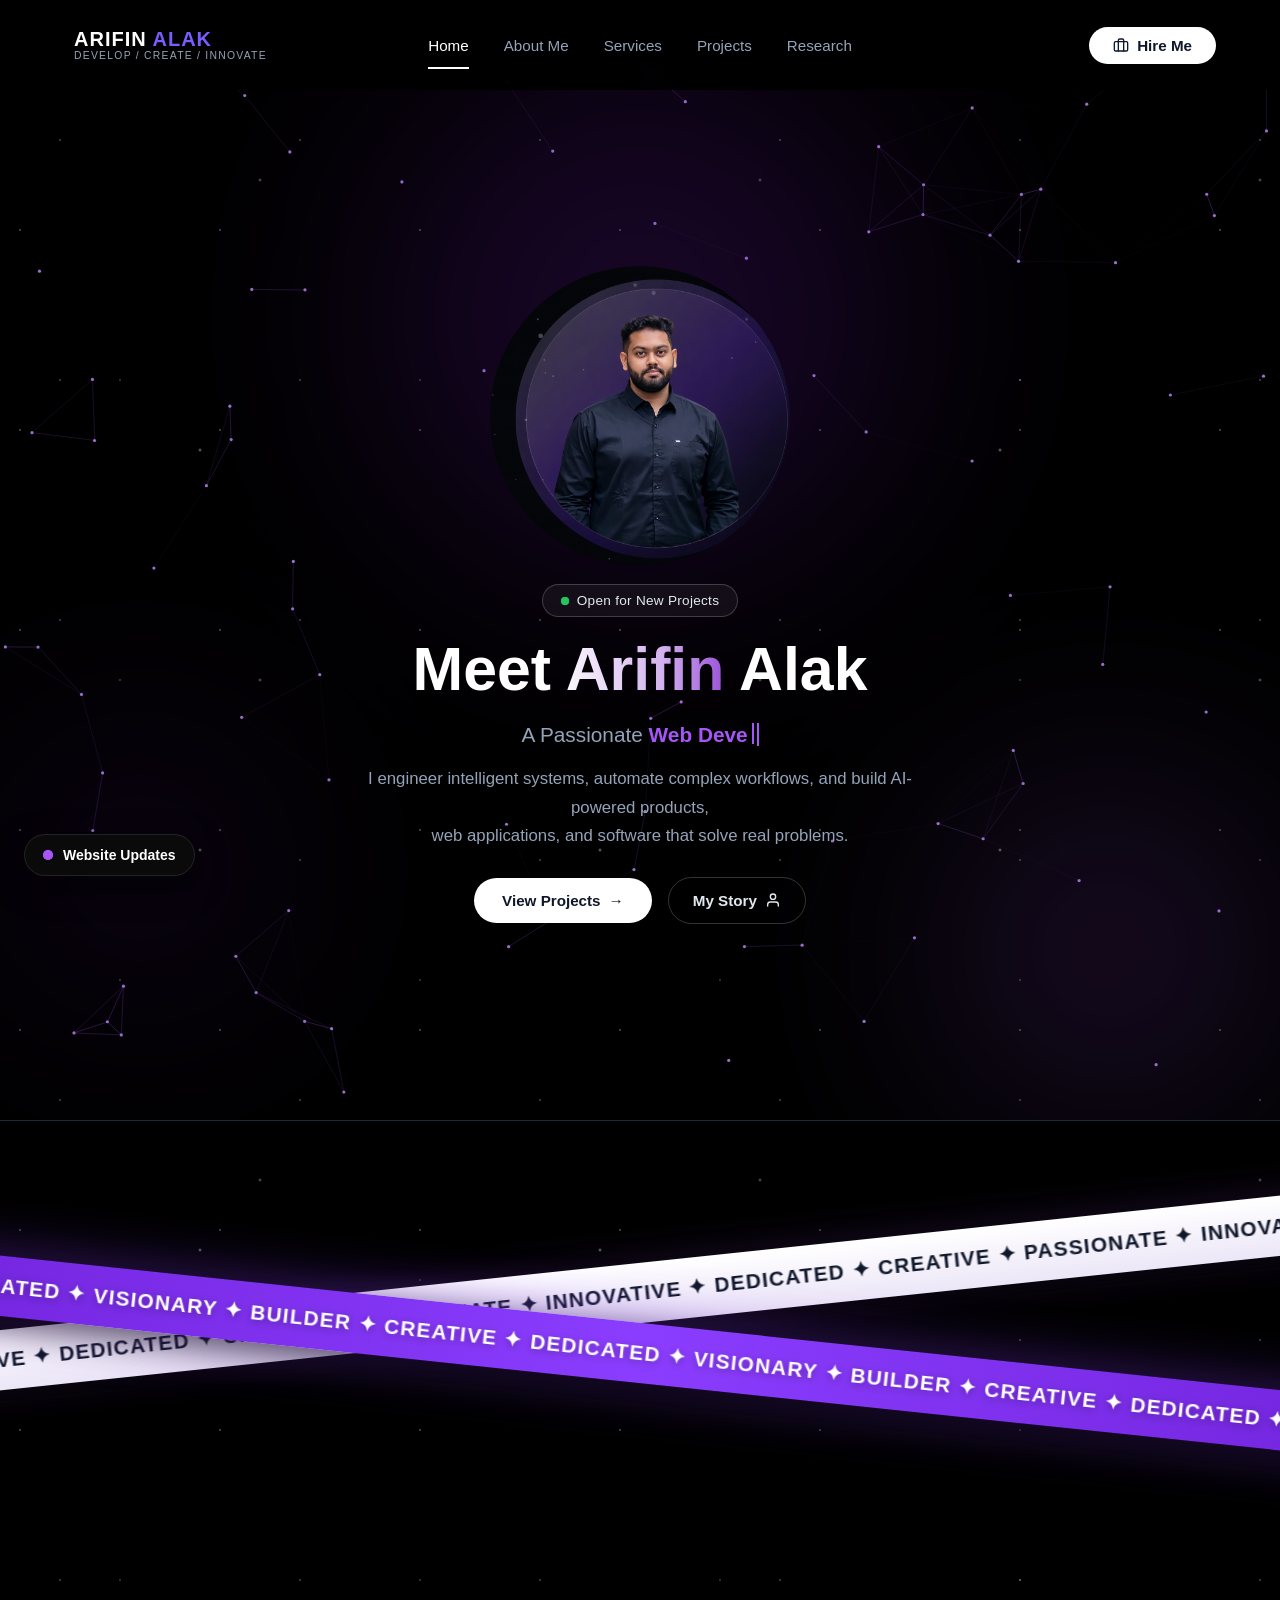
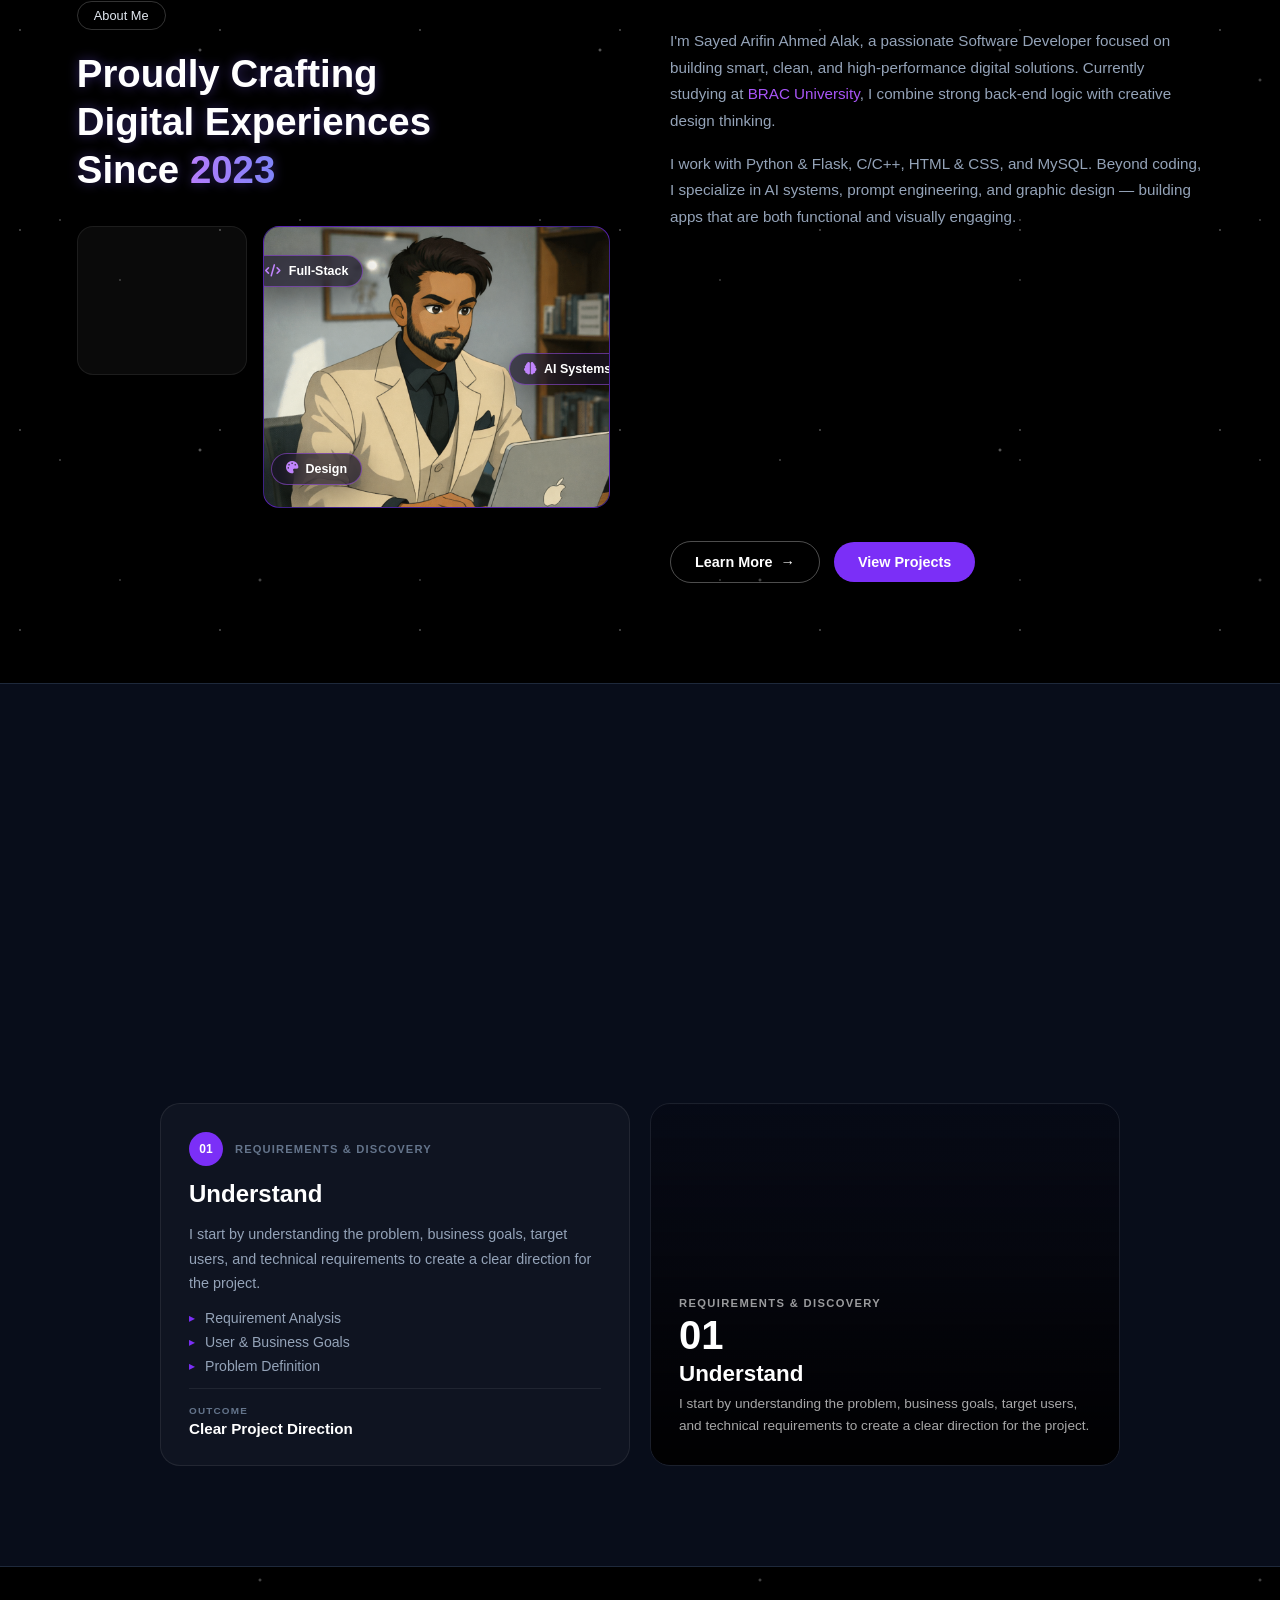
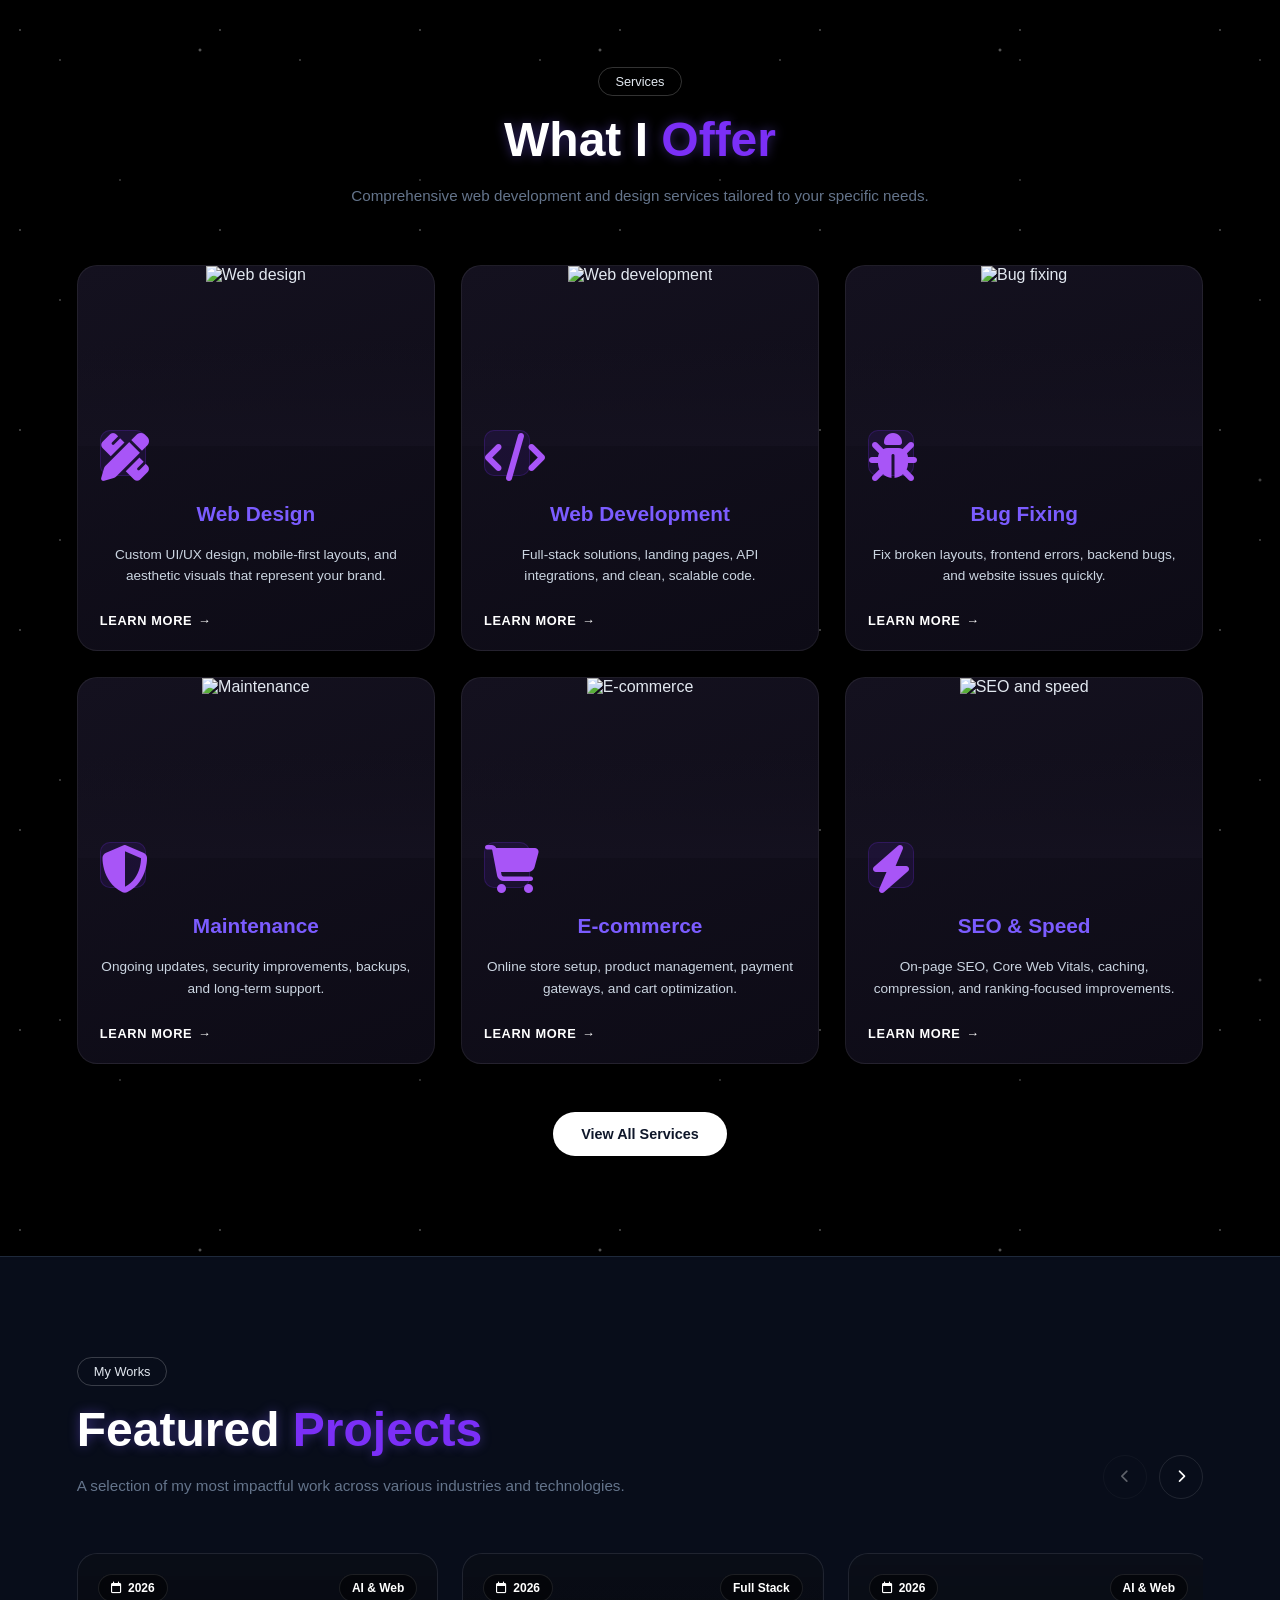
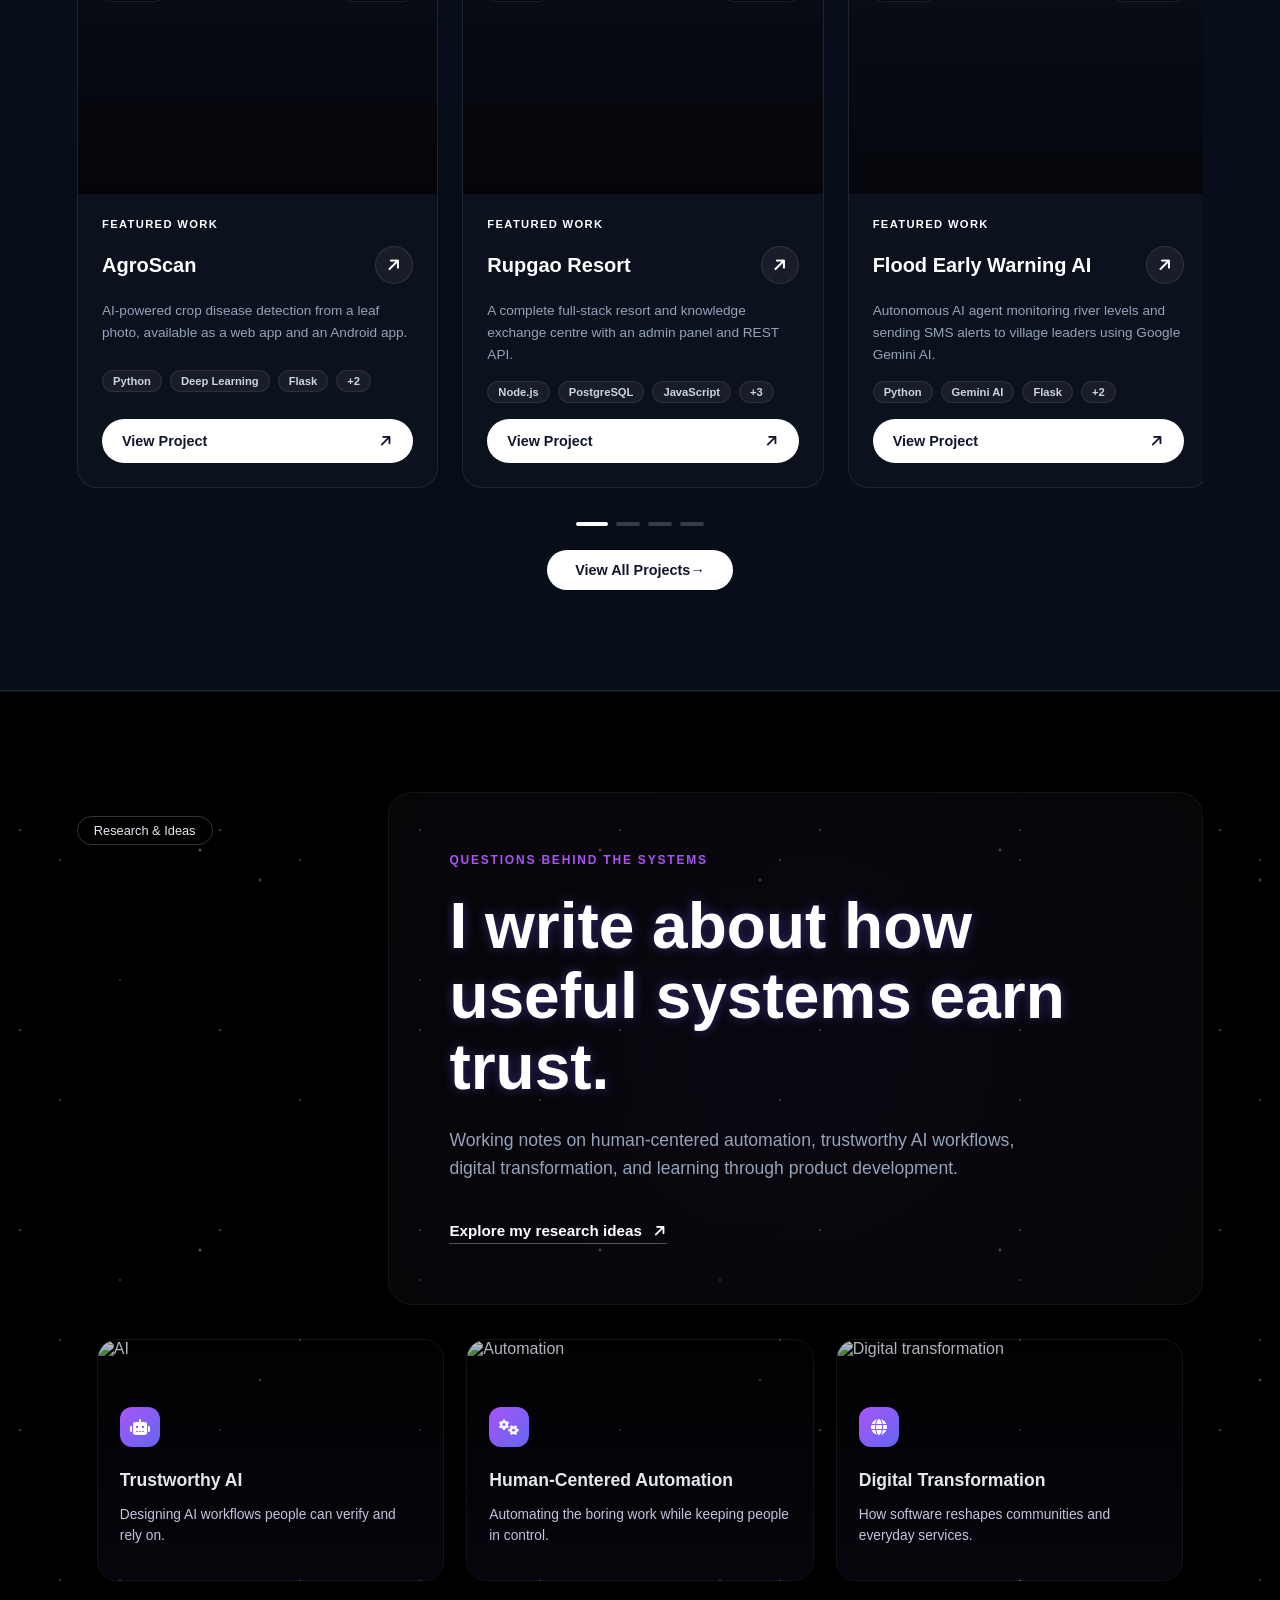
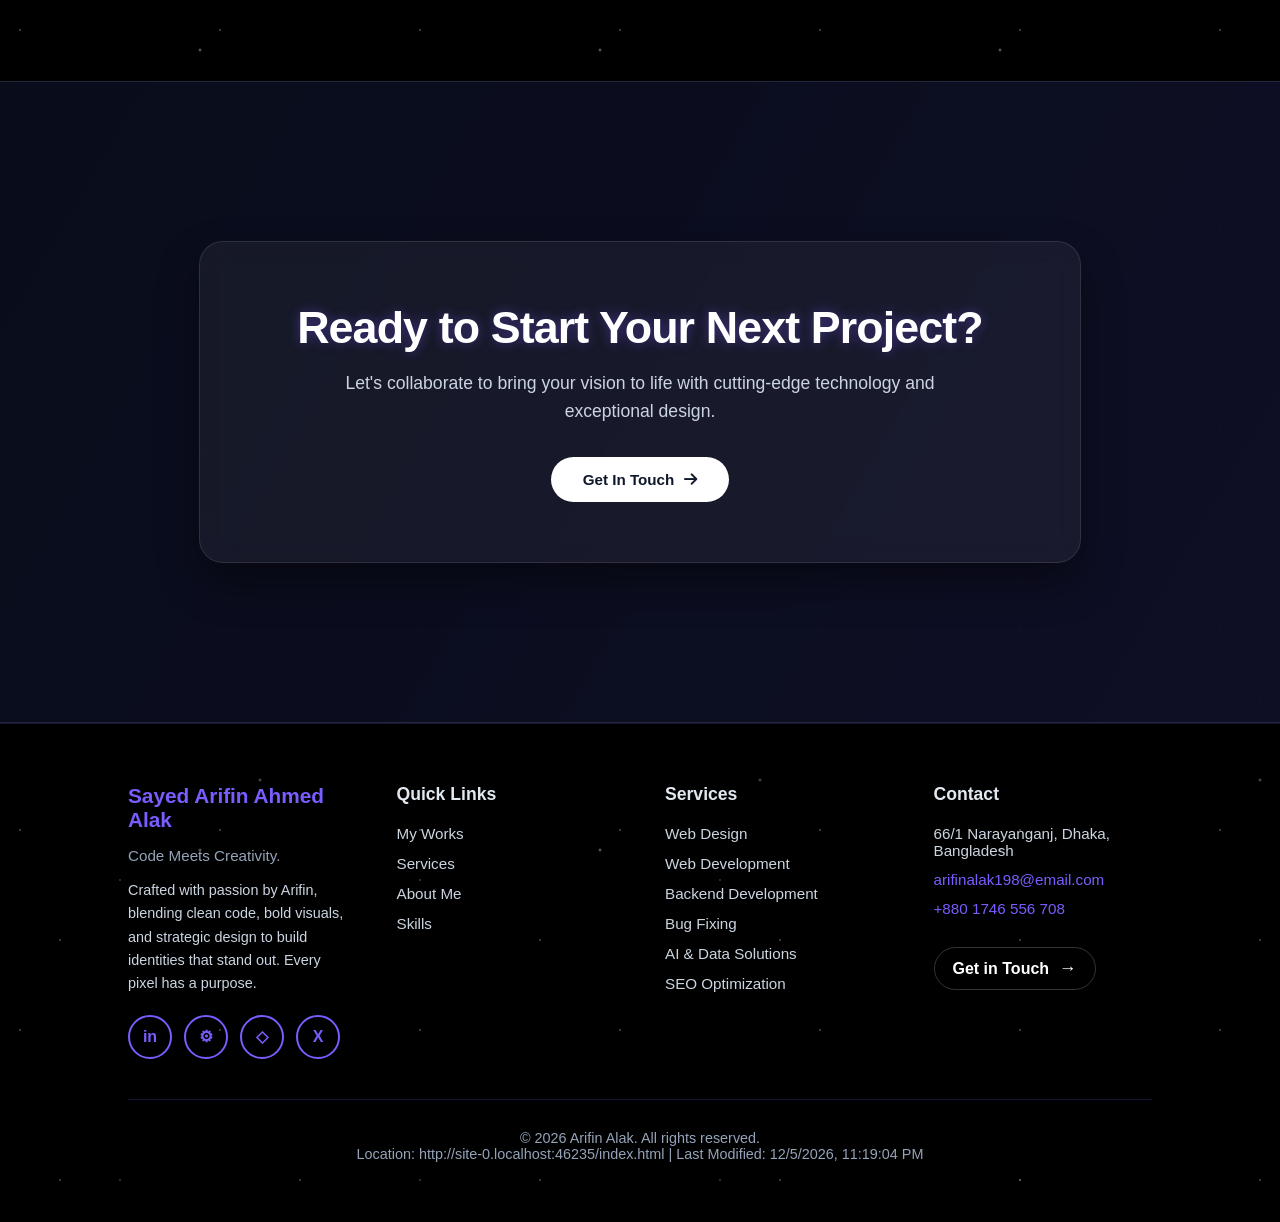
==== index.html @ 99d0bd74 "menu fix" ====
<!DOCTYPE html>
<html lang="en">

<head>
    <meta charset="UTF-8">
    <meta name="viewport" content="width=device-width, initial-scale=1.0">
    <title>Arifin Alak | Portfolio</title>
    <!-- FontAwesome for Icons -->
    <link rel="stylesheet" href="https://cdnjs.cloudflare.com/ajax/libs/font-awesome/6.4.0/css/all.min.css">
    <link rel="stylesheet" href="style.css">
    <link rel="stylesheet" href="effects.css">
    <link rel="stylesheet" href="home-enhance.css">
</head>

<body>

    <header>
        <div class="nav-container">
            <div class="nav-left">
                <a href="index.html" class="logo-link">
                    <div class="nav-brand-text">
                        <span class="nav-brand-name">ARIFIN <span style="color: var(--accent-1);">ALAK</span></span>
                        <span class="nav-brand-tagline">DEVELOP / CREATE / INNOVATE</span>
                    </div>
                </a>
            </div>
            <nav class="nav-center" id="main-nav">
                <a href="#home" class="active">Home</a>
                <a href="about.html">About Me</a>
                <a href="services.html">Services</a>
                <a href="portfolio.html">Projects</a>
                <a href="research.html">Research</a>
                <a href="https://www.fiverr.com/arifinalak" target="_blank" class="hire-me-btn mobile-hire-btn">
                    <svg width="16" height="16" viewBox="0 0 24 24" fill="none" stroke="currentColor" stroke-width="2"
                        stroke-linecap="round" stroke-linejoin="round">
                        <rect x="2" y="7" width="20" height="14" rx="2" ry="2"></rect>
                        <path d="M16 21V5a2 2 0 0 0-2-2h-4a2 2 0 0 0-2 2v16"></path>
                    </svg>
                    Hire Me
                </a>
            </nav>
            <div class="nav-right">
                <a href="https://www.fiverr.com/arifinalak" target="_blank" class="hire-me-btn">
                    <svg width="16" height="16" viewBox="0 0 24 24" fill="none" stroke="currentColor" stroke-width="2"
                        stroke-linecap="round" stroke-linejoin="round">
                        <rect x="2" y="7" width="20" height="14" rx="2" ry="2"></rect>
                        <path d="M16 21V5a2 2 0 0 0-2-2h-4a2 2 0 0 0-2 2v16"></path>
                    </svg>
                    Hire Me
                </a>
            </div>
            <button class="hamburger" id="hamburger" aria-label="Toggle menu">
                <span></span>
                <span></span>
                <span></span>
            </button>
        </div>
    </header>

    <section class="hero" id="home">
        <img class="profile-pic" src="potfolio pic/ChatGPT Image Feb 16, 2026, 02_41_27 AM.png" alt="Portfolio photo">

        <div class="hero-badge">
            <span class="hero-badge-dot"></span>
            Open for New Projects
        </div>

        <h1 class="hero-heading">Meet <span class="hero-name"> Arifin</span> Alak</h1>

        <p class="hero-subtitle">A Passionate <span class="hero-typewriter" id="typewriter"></span></p>

        <p class="hero-desc">I engineer intelligent systems, automate complex workflows, and build AI-powered
            products,<br>web applications, and software that solve real problems.</p>

        <div class="hero-cta">
            <a href="portfolio.html" class="hero-btn-primary">View Projects <span>→</span></a>
            <a href="about.html" class="hero-btn-secondary">
                My Story
                <svg width="16" height="16" viewBox="0 0 24 24" fill="none" stroke="currentColor" stroke-width="2"
                    stroke-linecap="round" stroke-linejoin="round">
                    <path d="M20 21v-2a4 4 0 0 0-4-4H8a4 4 0 0 0-4 4v2"></path>
                    <circle cx="12" cy="7" r="4"></circle>
                </svg>
            </a>
        </div>
    </section>

    <!-- Scrolling Marquee Strips -->
    <div class="marquee-section">
        <div class="marquee-track track-white" id="track1">
            <div class="marquee-inner">
                <span>PASSIONATE ✦ INNOVATIVE ✦ DEDICATED ✦ CREATIVE ✦ PASSIONATE ✦ INNOVATIVE ✦ DEDICATED ✦ CREATIVE ✦
                    PASSIONATE ✦ INNOVATIVE ✦ DEDICATED ✦ CREATIVE ✦</span>
                <span aria-hidden="true">PASSIONATE ✦ INNOVATIVE ✦ DEDICATED ✦ CREATIVE ✦ PASSIONATE ✦ INNOVATIVE ✦
                    DEDICATED ✦ CREATIVE ✦ PASSIONATE ✦ INNOVATIVE ✦ DEDICATED ✦ CREATIVE ✦</span>
            </div>
        </div>
        <div class="marquee-track track-purple" id="track2">
            <div class="marquee-inner marquee-reverse">
                <span>CREATIVE ✦ DEDICATED ✦ VISIONARY ✦ BUILDER ✦ CREATIVE ✦ DEDICATED ✦ VISIONARY ✦ BUILDER ✦ CREATIVE
                    ✦ DEDICATED ✦ VISIONARY ✦ BUILDER ✦</span>
                <span aria-hidden="true">CREATIVE ✦ DEDICATED ✦ VISIONARY ✦ BUILDER ✦ CREATIVE ✦ DEDICATED ✦ VISIONARY ✦
                    BUILDER ✦ CREATIVE ✦ DEDICATED ✦ VISIONARY ✦ BUILDER ✦</span>
            </div>
        </div>
    </div>

    <section class="about-home" id="about">
        <!-- LEFT COLUMN -->
        <div class="about-home-left">
            <div class="about-home-badge">About Me</div>
            <h2 class="about-home-heading">
                Proudly Crafting<br>
                Digital Experiences<br>
                Since <span class="about-home-year">2023</span>
            </h2>

            <div class="about-home-bottom">
                <!-- Stats -->
                <div class="about-stats">
                    <div class="about-stat">
                        <span class="stat-number">10+</span>
                        <span class="stat-label">COMPLETED<br>PROJECTS</span>
                    </div>
                    <div class="about-stat">
                        <span class="stat-number">2+</span>
                        <span class="stat-label">YEARS OF<br>EXPERIENCE</span>
                    </div>
                    <div class="about-stat">
                        <span class="stat-number">5+</span>
                        <span class="stat-label">SATISFIED<br>CLIENTS</span>
                    </div>
                </div>

                <!-- Photo -->
                <div class="about-home-photo he-photo">
                    <img src="potfolio pic/about_me_pic.png" alt="Arifin Alak">
                    <span class="he-chip c1"><i class="fa-solid fa-code"></i> Full-Stack</span>
                    <span class="he-chip c2"><i class="fa-solid fa-brain"></i> AI Systems</span>
                    <span class="he-chip c3"><i class="fa-solid fa-palette"></i> Design</span>
                </div>
            </div>
        </div>

        <!-- RIGHT COLUMN -->
        <div class="about-home-right">
            <p class="about-home-bio">I'm Sayed Arifin Ahmed Alak, a passionate Software Developer focused on building
                smart, clean, and high-performance digital solutions. Currently studying at <a
                    href="https://www.bracu.ac.bd/" target="_blank">BRAC University</a>, I combine strong back-end logic
                with creative design thinking.</p>

            <p class="about-home-bio">I work with Python & Flask, C/C++, HTML & CSS, and MySQL. Beyond coding, I
                specialize in AI systems, prompt engineering, and graphic design — building apps that are both
                functional and visually engaging.</p>

            <!-- Feature Cards 2x2 -->
            <div class="about-features">
                <div class="about-feature-card">
                    <span class="feature-tag">PERFORMANCE</span>
                    <h4>Fast & Efficient</h4>
                    <p>Optimized code built for speed, smooth functionality, and better user experience.</p>
                </div>
                <div class="about-feature-card">
                    <span class="feature-tag">DESIGN</span>
                    <h4>Clean Interface</h4>
                    <p>Modern UI sections with spacing, hierarchy, and responsive structure.</p>
                </div>
                <div class="about-feature-card">
                    <span class="feature-tag">INTELLIGENCE</span>
                    <h4>AI-Powered</h4>
                    <p>Built with AI integration, prompt engineering, and data-driven thinking.</p>
                </div>
                <div class="about-feature-card">
                    <span class="feature-tag">DELIVERY</span>
                    <h4>Quality Focus</h4>
                    <p>Every project is handled with detail, clarity, and long-term value.</p>
                </div>
            </div>

            <!-- CTA Buttons -->
            <div class="about-home-cta">
                <a href="about.html" class="about-cta-outline">Learn More <span>→</span></a>
                <a href="portfolio.html" class="about-cta-solid">View Projects</a>
            </div>
        </div>
    </section>

    <!-- How I Work / My Process Section -->
    <section class="process-section" id="process">
        <div class="process-header">
            <div class="process-badge">My Process</div>
            <h2 class="process-title">How I <span class="process-highlight">Work</span></h2>
            <p class="process-subtitle">A structured workflow for turning ideas into scalable web applications and
                intelligent AI-powered solutions.</p>
        </div>

        <!-- Step Timeline -->
        <div class="process-timeline">
            <div class="timeline-line"></div>
            <button class="timeline-step active" data-step="0">01</button>
            <button class="timeline-step" data-step="1">02</button>
            <button class="timeline-step" data-step="2">03</button>
            <button class="timeline-step" data-step="3">04</button>
            <button class="timeline-step" data-step="4">05</button>
            <button class="timeline-step" data-step="5">06</button>
        </div>

        <!-- Step Content Cards -->
        <div class="process-cards">
            <div class="process-detail-card">
                <div class="process-card-tag-row">
                    <span class="process-step-num" id="process-num">01</span>
                    <span class="process-card-tag" id="process-tag">REQUIREMENTS & DISCOVERY</span>
                </div>
                <h3 class="process-card-title" id="process-title">Understand</h3>
                <p class="process-card-desc" id="process-desc">I start by understanding the problem, business goals,
                    target users, and technical requirements to create a clear direction for the project.</p>
                <ul class="process-card-list" id="process-list">
                    <li>Requirement Analysis</li>
                    <li>User & Business Goals</li>
                    <li>Problem Definition</li>
                </ul>
                <div class="process-outcome">
                    <span class="outcome-label">OUTCOME</span>
                    <span class="outcome-text" id="process-outcome">Clear Project Direction</span>
                </div>
            </div>

            <div class="process-visual-card">
                <div class="process-visual-bg" id="process-visual-bg"></div>
                <div class="process-visual-overlay">
                    <div class="process-visual-tag" id="process-vtag">REQUIREMENTS & DISCOVERY</div>
                    <div class="process-visual-num" id="process-vnum">01</div>
                    <div class="process-visual-title" id="process-vtitle">Understand</div>
                    <p class="process-visual-desc" id="process-vdesc">I start by understanding the problem, business
                        goals, target users, and technical requirements to create a clear direction for the project.</p>
                </div>
            </div>
    </section>

    <!-- Services Section -->
    <section class="services-section" id="services">
        <div class="services-header">
            <div class="services-badge">Services</div>
            <h2 class="services-title">What I <span class="services-highlight">Offer</span></h2>
            <p class="services-subtitle">Comprehensive web development and design services tailored to your specific
                needs.</p>
        </div>

        <div class="services-grid he-services">
            <a href="services.html" class="service-card he-card"><div class="he-thumb"><img loading="lazy" src="https://images.unsplash.com/photo-1561070791-2526d30994b5?auto=format&fit=crop&w=800&q=80" alt="Web design"></div><div class="service-icon"><i class="fa-solid fa-pen-ruler"></i></div><h3 class="service-title">Web Design</h3><p class="service-desc">Custom UI/UX design, mobile-first layouts, and aesthetic visuals that represent your brand.</p><span class="service-link">Learn More <span>→</span></span></a>
            <a href="services.html" class="service-card he-card"><div class="he-thumb"><img loading="lazy" src="https://images.unsplash.com/photo-1461749280684-dccba630e2f6?auto=format&fit=crop&w=800&q=80" alt="Web development"></div><div class="service-icon"><i class="fa-solid fa-code"></i></div><h3 class="service-title">Web Development</h3><p class="service-desc">Full-stack solutions, landing pages, API integrations, and clean, scalable code.</p><span class="service-link">Learn More <span>→</span></span></a>
            <a href="services.html" class="service-card he-card"><div class="he-thumb"><img loading="lazy" src="https://images.unsplash.com/photo-1555066931-4365d14bab8c?auto=format&fit=crop&w=800&q=80" alt="Bug fixing"></div><div class="service-icon"><i class="fa-solid fa-bug"></i></div><h3 class="service-title">Bug Fixing</h3><p class="service-desc">Fix broken layouts, frontend errors, backend bugs, and website issues quickly.</p><span class="service-link">Learn More <span>→</span></span></a>
            <a href="services.html" class="service-card he-card"><div class="he-thumb"><img loading="lazy" src="https://images.unsplash.com/photo-1550751827-4bd374c3f58b?auto=format&fit=crop&w=800&q=80" alt="Maintenance"></div><div class="service-icon"><i class="fa-solid fa-shield-halved"></i></div><h3 class="service-title">Maintenance</h3><p class="service-desc">Ongoing updates, security improvements, backups, and long-term support.</p><span class="service-link">Learn More <span>→</span></span></a>
            <a href="services.html" class="service-card he-card"><div class="he-thumb"><img loading="lazy" src="https://images.unsplash.com/photo-1563013544-824ae1b704d3?auto=format&fit=crop&w=800&q=80" alt="E-commerce"></div><div class="service-icon"><i class="fa-solid fa-cart-shopping"></i></div><h3 class="service-title">E-commerce</h3><p class="service-desc">Online store setup, product management, payment gateways, and cart optimization.</p><span class="service-link">Learn More <span>→</span></span></a>
            <a href="services.html" class="service-card he-card"><div class="he-thumb"><img loading="lazy" src="https://images.unsplash.com/photo-1551288049-bebda4e38f71?auto=format&fit=crop&w=800&q=80" alt="SEO and speed"></div><div class="service-icon"><i class="fa-solid fa-bolt"></i></div><h3 class="service-title">SEO &amp; Speed</h3><p class="service-desc">On-page SEO, Core Web Vitals, caching, compression, and ranking-focused improvements.</p><span class="service-link">Learn More <span>→</span></span></a>
        </div>

        <div class="services-footer">
            <a href="services.html" class="view-all-btn">View All Services</a>
        </div>
    </section>
    <!-- Featured Projects Section -->
    <section class="featured-projects" id="projects">
        <div class="fp-container">
            <div class="fp-top-bar">
                <div class="fp-header">
                    <div class="fp-badge">My Works</div>
                    <h2 class="fp-title">Featured <span class="fp-highlight">Projects</span></h2>
                    <p class="fp-subtitle">A selection of my most impactful work across various industries and
                        technologies.</p>
                </div>
                <div class="fp-nav-buttons">
                    <button class="fp-btn fp-prev" id="fp-prev"><i class="fa-solid fa-chevron-left"></i></button>
                    <button class="fp-btn fp-next" id="fp-next"><i class="fa-solid fa-chevron-right"></i></button>
                </div>
            </div>

            <div class="fp-carousel-wrapper">
                <div class="fp-carousel-track" id="fp-track">
                    <div class="fp-card">
                        <div class="fp-card-image" style="background: linear-gradient(rgba(0,0,0,0.25), rgba(0,0,0,0.7)), url('https://images.unsplash.com/=format&fit=crop&w=700&q=80') center/cover;">
                            <div class="fp-card-top">
                                <span class="fp-year"><i class="fa-regular fa-calendar"></i> 2026</span>
                                <span class="fp-category">AI &amp; Web</span>
                            </div>
                        </div>
                        <div class="fp-card-content">
                            <span class="fp-featured-label">FEATURED WORK</span>
                            <div class="fp-title-row">
                                <h3 class="fp-card-title">AgroScan</h3>
                                <a href="project-details.html?id=0" class="fp-arrow-btn"><i class="fa-solid fa-arrow-right" style="transform: rotate(-45deg);"></i></a>
                            </div>
                            <p class="fp-card-desc">AI-powered crop disease detection from a leaf photo, available as a web app and an Android app.</p>
                            <div class="fp-tech-tags"><span>Python</span><span>Deep Learning</span><span>Flask</span><span class="fp-tech-more">+2</span></div>
                            <a href="project-details.html?id=0" class="fp-view-btn">View Project <i class="fa-solid fa-arrow-right" style="transform: rotate(-45deg);"></i></a>
                        </div>
                    </div>
                    <div class="fp-card">
                        <div class="fp-card-image" style="background: linear-gradient(rgba(0,0,0,0.25), rgba(0,0,0,0.7)), url('https://images.unsplash.com/=format&fit=crop&w=700&q=80') center/cover;">
                            <div class="fp-card-top">
                                <span class="fp-year"><i class="fa-regular fa-calendar"></i> 2026</span>
                                <span class="fp-category">Full Stack</span>
                            </div>
                        </div>
                        <div class="fp-card-content">
                            <span class="fp-featured-label">FEATURED WORK</span>
                            <div class="fp-title-row">
                                <h3 class="fp-card-title">Rupgao Resort</h3>
                                <a href="project-details.html?id=1" class="fp-arrow-btn"><i class="fa-solid fa-arrow-right" style="transform: rotate(-45deg);"></i></a>
                            </div>
                            <p class="fp-card-desc">A complete full-stack resort and knowledge exchange centre with an admin panel and REST API.</p>
                            <div class="fp-tech-tags"><span>Node.js</span><span>PostgreSQL</span><span>JavaScript</span><span class="fp-tech-more">+3</span></div>
                            <a href="project-details.html?id=1" class="fp-view-btn">View Project <i class="fa-solid fa-arrow-right" style="transform: rotate(-45deg);"></i></a>
                        </div>
                    </div>

                    <!-- Card 1 -->
                    <div class="fp-card">
                        <div class="fp-card-image"
                            style="background: linear-gradient(rgba(0,0,0,0.2), rgba(0,0,0,0.6)), url('https://images.unsplash.com/photo-1518770660439-4636190af475?auto=format&fit=crop&w=600&q=80') center/cover;">
                            <div class="fp-card-top">
                                <span class="fp-year"><i class="fa-regular fa-calendar"></i> 2026</span>
                                <span class="fp-category">AI & Web</span>
                            </div>
                        </div>
                        <div class="fp-card-content">
                            <span class="fp-featured-label">FEATURED WORK</span>
                            <div class="fp-title-row">
                                <h3 class="fp-card-title">Flood Early Warning AI</h3>
                                <a href="project-details.html?id=2" class="fp-arrow-btn"><i class="fa-solid fa-arrow-right"
                                        style="transform: rotate(-45deg);"></i></a>
                            </div>
                            <p class="fp-card-desc">Autonomous AI agent monitoring river levels and sending SMS alerts to village leaders using Google Gemini AI.</p>
                            <div class="fp-tech-tags">
                                <span>Python</span><span>Gemini AI</span><span>Flask</span><span
                                    class="fp-tech-more">+2</span>
                            </div>
                            <a href="project-details.html?id=2" class="fp-view-btn">View Project <i class="fa-solid fa-arrow-right"
                                    style="transform: rotate(-45deg);"></i></a>
                        </div>
                    </div>

                    <!-- Card 2 -->
                    <div class="fp-card">
                        <div class="fp-card-image"
                            style="background: linear-gradient(rgba(0,0,0,0.4), rgba(0,0,0,0.7)), url('https://images.unsplash.com/photo-1600132806370-bf17e65e942f?auto=format&fit=crop&w=600&q=80') center/cover;">
                            <div class="fp-card-top">
                                <span class="fp-year"><i class="fa-regular fa-calendar"></i> 2026</span>
                                <span class="fp-category">Web Design</span>
                            </div>
                        </div>
                        <div class="fp-card-content">
                            <span class="fp-featured-label">FEATURED WORK</span>
                            <div class="fp-title-row">
                                <h3 class="fp-card-title">Terra Luxe</h3>
                                <a href="project-details.html?id=3" class="fp-arrow-btn"><i class="fa-solid fa-arrow-right"
                                        style="transform: rotate(-45deg);"></i></a>
                            </div>
                            <p class="fp-card-desc">A premium luxury e-commerce concept showcasing creative storytelling, 3D visualization, and interactive animations.</p>
                            <div class="fp-tech-tags">
                                <span>Three.js</span><span>GSAP</span><span>HTML/CSS</span><span
                                    class="fp-tech-more">+2</span>
                            </div>
                            <a href="project-details.html?id=3" class="fp-view-btn">View Project <i class="fa-solid fa-arrow-right"
                                    style="transform: rotate(-45deg);"></i></a>
                        </div>
                    </div>

                    <!-- Card 3 -->
                    <div class="fp-card">
                        <div class="fp-card-image" style="background: linear-gradient(rgba(0,0,0,0.3), rgba(0,0,0,0.8)), url('https://images.unsplash.com/photo-1560518883-ce09059eeffa?auto=format&fit=crop&w=600&q=80') center/cover;">
                            <div class="fp-card-top">
                                <span class="fp-year"><i class="fa-regular fa-calendar"></i> 2026</span>
                                <span class="fp-category">Full Stack</span>
                            </div>
                        </div>
                        <div class="fp-card-content">
                            <span class="fp-featured-label">FEATURED WORK</span>
                            <div class="fp-title-row">
                                <h3 class="fp-card-title">EstateFlow Platform</h3>
                                <a href="project-details.html?id=4" class="fp-arrow-btn"><i class="fa-solid fa-arrow-right"
                                        style="transform: rotate(-45deg);"></i></a>
                            </div>
                            <p class="fp-card-desc">A full-stack real estate platform designed to streamline property transactions through a secure role-based system.</p>
                            <div class="fp-tech-tags">
                                <span>Python</span><span>Flask</span><span>SQL</span><span
                                    class="fp-tech-more">+1</span>
                            </div>
                            <a href="project-details.html?id=4" class="fp-view-btn">View Project <i class="fa-solid fa-arrow-right"
                                    style="transform: rotate(-45deg);"></i></a>
                        </div>
                    </div>

                    <!-- Card 4 -->
                    <div class="fp-card">
                        <div class="fp-card-image" style="background: linear-gradient(rgba(0,0,0,0.4), rgba(0,0,0,0.8)), url('https://images.unsplash.com/photo-1434030216411-0b793f4b4173?auto=format&fit=crop&w=600&q=80') center/cover;">
                            <div class="fp-card-top">
                                <span class="fp-year"><i class="fa-regular fa-calendar"></i> 2026</span>
                                <span class="fp-category">Full Stack</span>
                            </div>
                        </div>
                        <div class="fp-card-content">
                            <span class="fp-featured-label">FEATURED WORK</span>
                            <div class="fp-title-row">
                                <h3 class="fp-card-title">IELTS Master</h3>
                                <a href="project-details.html?id=5" class="fp-arrow-btn"><i class="fa-solid fa-arrow-right"
                                        style="transform: rotate(-45deg);"></i></a>
                            </div>
                            <p class="fp-card-desc">An AI-driven IELTS preparation platform helping students practice, track performance, and improve their band scores.</p>
                            <div class="fp-tech-tags">
                                <span>Laravel</span><span>PHP</span><span>MySQL</span><span
                                    class="fp-tech-more">+2</span>
                            </div>
                            <a href="project-details.html?id=5" class="fp-view-btn">View Project <i class="fa-solid fa-arrow-right"
                                    style="transform: rotate(-45deg);"></i></a>
                        </div>
                    </div>
                </div>
            </div>

            <div class="fp-footer">
                <div class="fp-dots" id="fp-dots">
                    <!-- Dots generated by JS -->
                </div>
                <a href="portfolio.html" class="fp-view-all-btn">View All Projects <span>→</span></a>
            </div>
        </div>
    </section>

    <!-- Research & Ideas Section -->
    <section class="research-section" id="research">
        <div class="research-container">
            <div class="research-sidebar">
                <span class="research-badge">Research & Ideas</span>
            </div>
            <div class="research-content-box he-research">
                <div class="he-research-bg"></div>
                <div class="research-top-label">QUESTIONS BEHIND THE SYSTEMS</div>
                <h2 class="research-heading">I write about how useful systems earn trust.</h2>
                <p class="research-paragraph">Working notes on human-centered automation, trustworthy AI workflows,
                    digital transformation, and learning through product development.</p>
                <a href="research.html" class="research-link">Explore my research ideas <i class="fa-solid fa-arrow-right"
                        style="transform: rotate(-45deg);"></i></a>
            </div>
        </div>
    
        <div class="he-topics">
            <div class="he-topic"><img loading="lazy" src="https://images.unsplash.com/photo-1677442136019-21780ecad995?auto=format&fit=crop&w=800&q=80" alt="AI"><div class="he-topic-in"><i class="fa-solid fa-robot"></i><h4>Trustworthy AI</h4><p>Designing AI workflows people can verify and rely on.</p></div></div>
            <div class="he-topic"><img loading="lazy" src="https://images.unsplash.com/photo-1518186285589-2f7649de83e0?auto=format&fit=crop&w=800&q=80" alt="Automation"><div class="he-topic-in"><i class="fa-solid fa-gears"></i><h4>Human-Centered Automation</h4><p>Automating the boring work while keeping people in control.</p></div></div>
            <div class="he-topic"><img loading="lazy" src="https://images.unsplash.com/photo-1451187580459-43490279c0fa?auto=format&fit=crop&w=800&q=80" alt="Digital transformation"><div class="he-topic-in"><i class="fa-solid fa-globe"></i><h4>Digital Transformation</h4><p>How software reshapes communities and everyday services.</p></div></div>
        </div>
    </section>

    <!-- Call To Action Section -->
    <section class="cta-section" id="cta">
        <div class="cta-bg-image" style="background: linear-gradient(120deg, rgba(7,6,13,0.78), rgba(76,29,149,0.55)), url('https://images.unsplash.com/photo-1522071820081-009f0129c71c?auto=format&fit=crop&w=1920&q=80') center/cover no-repeat fixed;">
        </div>
        <div class="cta-overlay"></div>
        <div class="cta-content-wrapper">
            <div class="cta-box">
                <h2 class="cta-heading">Ready to Start Your Next Project?</h2>
                <p class="cta-subheading">Let's collaborate to bring your vision to life with cutting-edge technology
                    and exceptional design.</p>
                <a href="https://docs.google.com/forms/d/e/1FAIpQLSdO59KS2FkeB6CDlVoBrFqivbtxR3UzDHF6E8eAf1m6Abv9Ew/viewform?usp=publish-editor"
                    class="cta-btn" target="_blank">Get In Touch <i class="fa-solid fa-arrow-right"></i></a>
            </div>
        </div>
    </section>



    <!-- <section id="hobbies">
    <h2>Hobbies & Interests</h2>
    
    <div class="hobbies-main">
        <div class="hobbies-list">
            <h3>My Hobbies</h3>
            <ul class="hobby-items">
                <li>
                    <span class="hobby-icon">📚</span>
                    <span class="hobby-title">Reading Books</span>
                </li>
                <li>
                    <span class="hobby-icon">✈️</span>
                    <span class="hobby-title">Traveling</span>
                </li>
                <li>
                    <span class="hobby-icon">🎮</span>
                    <span class="hobby-title">Gaming</span>
                </li>
            </ul>
        </div>
    </div>
    
    <div class="hobbies-content">
        <div class="books-section">
            <h3>Reading Books</h3>
            <ol class="items-list">
                <li>The Groth code by Mark Anupom Mollik</li>
                <li>Rich Dad Poor Dad by Robert Kiyosaki</li>
                <li>Smart Marketing by Mark Anupom Mollik</li>
                <li>Amanus by Humain Ahmed</li>
                <li>The Lean Startup</li>
            </ol>
        </div>
        
        <div class="places-section">
            <h3>Places I Have Visited</h3>
            <ol class="items-list">
                <li>Cox's Bazar</li>
                <li>Mirinja Valley</li>
                <li>Sylhet</li>
                <li>Saint Martin Island</li>
                <li>Bandarban</li>
            </ol>
        </div>

        <div class="games-section">
            <h3>Favorite Games</h3>
            <ol class="items-list">
                <li>Valorant</li>
                <li>Modern Combat</li>
                <li>GTA V</li>
                <li>FIFA</li>
                <li>CS Go</li>
            </ol>
        </div>
    </div>
</section> -->











    <footer>
        <div class="footer-content">
            <div class="footer-section">
                <h3>Sayed Arifin Ahmed Alak</h3>
                <p class="tagline">Code Meets Creativity.</p>
                <p class="about-text">Crafted with passion by Arifin, blending clean code, bold visuals, and strategic
                    design to build identities that stand out. Every pixel has a purpose.</p>
                <div class="social-icons">
                    <a href="https://www.linkedin.com/in/sayed-arifin-ahmed-alak-68a205397/" target="_blank"
                        rel="noopener noreferrer" class="social-icon" title="LinkedIn">in</a>
                    <a href="https://github.com/arifinalak" target="_blank" rel="noopener noreferrer"
                        class="social-icon" title="GitHub">⚙</a>
                    <a href="https://leetcode.com/u/arifinalak/" target="_blank" rel="noopener noreferrer"
                        class="social-icon" title="LeetCode">◇</a>
                    <a href="https://x.com/AlakArifin198" target="_blank" rel="noopener noreferrer" class="social-icon"
                        title="X (Twitter)">X</a>
                </div>
            </div>

            <div class="footer-section">
                <h4>Quick Links</h4>
                <ul class="footer-links">
                    <li><a href="portfolio.html">My Works</a></li>
                    <li><a href="services.html">Services</a></li>
                    <li><a href="#about">About Me</a></li>
                    <li><a href="#skills">Skills</a></li>
                    <!-- <li><a href="#hobbies">Hobbies</a></li> -->

                </ul>
            </div>

            <div class="footer-section">
                <h4>Services</h4>
                <ul class="footer-links">
                    <li><a href="services.html">Web Design</a></li>
                    <li><a href="services.html">Web Development</a></li>
                    <li><a href="services.html">Backend Development</a></li>
                    <li><a href="services.html">Bug Fixing</a></li>
                    <li><a href="services.html">AI & Data Solutions</a></li>
                    <li><a href="services.html">SEO Optimization</a></li>
                </ul>
            </div>

            <div class="footer-section">
                <h4>Contact</h4>
                <ul class="contact-info">
                    <li>66/1 Narayanganj, Dhaka, Bangladesh</li>
                    <li><a href="mailto:arifinalak198@email.com">arifinalak198@email.com</a></li>
                    <li><a href="tel:+8801746556708">+880 1746 556 708</a></li>
                </ul>
                <a href="https://docs.google.com/forms/d/e/1FAIpQLSdO59KS2FkeB6CDlVoBrFqivbtxR3UzDHF6E8eAf1m6Abv9Ew/viewform?usp=publish-editor"
                    class="get-in-touch">Get in Touch <span class="arrow">→</span></a>
            </div>
        </div>

        <div class="footer-bottom">
            <p>© 2026 Arifin Alak. All rights reserved.</p>

            <p id="page-meta"></p>

        </div>
    </footer>

    <script src="js/script.js"></script>
    <script src="js/effects.js"></script>
    <script src="js/marquee.js"></script>
    <script src="js/home-enhance.js"></script>

</body>

</html>
---- style.css ----
:root {
    --accent-1: #7b5cff;
    --accent-2: #5b38d6;
    --accent-3: #1b0f3b;
    --accent-gradient: linear-gradient(135deg, var(--accent-1) 0%, var(--accent-2) 45%, var(--accent-3) 100%);
    --accent-gloss: 0 0 10px rgba(123, 92, 255, 0.65), 0 0 24px rgba(123, 92, 255, 0.45);
}

body {
    margin: 0;
    font-family: 'Segoe UI', sans-serif;
    background-color: #000000;
    background-image:
        radial-gradient(1px 1px at 20px 30px, rgba(255, 255, 255, 0.8), transparent),
        radial-gradient(1px 1px at 120px 80px, rgba(255, 255, 255, 0.6), transparent),
        radial-gradient(1px 1px at 60px 140px, rgba(255, 255, 255, 0.7), transparent),
        radial-gradient(2px 2px at 200px 50px, rgba(255, 255, 255, 0.5), transparent),
        radial-gradient(2px 2px at 260px 180px, rgba(255, 255, 255, 0.4), transparent);
    background-size: 200px 200px, 300px 300px, 240px 240px, 400px 400px, 500px 500px;
    animation: starMove 60s linear infinite;
    color: #e2e8f0;
    scroll-behavior: smooth;
}

body.about-page-bg {
    background: url("potfolio pic/Purple Rain.jpg") center center / cover no-repeat fixed;
    font-size: 1.06rem;
}

h1,
h2 {
    color: var(--accent-1);
    text-shadow: 0 0 12px rgba(123, 92, 255, 0.4);
}

section {
    padding: 80px 10%;
    border-bottom: 1px solid #1e293b;
}


header {
    position: fixed;
    top: 0;
    width: 100%;
    z-index: 1000;
    background: rgba(0, 0, 0, 0.9);
    backdrop-filter: blur(10px);
    padding: 0;
}

.nav-container {
    display: flex;
    justify-content: space-between;
    align-items: center;
    max-width: 1400px;
    margin: 0 auto;
    padding: 0 5%;
    min-height: 90px;
}

.nav-left,
.nav-right {
    display: flex;
    flex: 1;
}

.nav-left {
    justify-content: flex-start;
}

.nav-right {
    justify-content: flex-end;
}

.logo-link {
    display: flex;
    align-items: center;
    text-decoration: none;
}

.nav-logo {
    height: 110px;
    width: auto;
    transition: transform 0.3s ease, filter 0.3s ease;
}

.nav-logo:hover {
    transform: scale(1.03);
    filter: drop-shadow(0 0 8px rgba(123, 92, 255, 0.5));
}

.nav-brand-text {
    display: flex;
    flex-direction: column;
    margin-left: 10px;
    gap: 2px;
}

.nav-brand-name {
    font-size: 1.25rem;
    font-weight: 800;
    color: #ffffff;
    letter-spacing: 0.05em;
    line-height: 1;
    animation: textGlow 2.5s ease-in-out infinite alternate;
}

@keyframes textGlow {
    0% {
        text-shadow: 0 0 4px rgba(123, 92, 255, 0.4), 0 0 10px rgba(123, 92, 255, 0.2);
    }

    100% {
        text-shadow: 0 0 8px rgba(123, 92, 255, 0.8), 0 0 20px rgba(123, 92, 255, 0.6), 0 0 30px rgba(123, 92, 255, 0.4);
    }
}

.nav-brand-tagline {
    font-size: 0.65rem;
    font-weight: 500;
    color: #94a3b8;
    letter-spacing: 0.12em;
    text-transform: uppercase;
    line-height: 1;
}

.nav-center {
    display: flex;
    justify-content: center;
    align-items: center;
    gap: 35px;
}

.nav-center a {
    color: #94a3b8;
    text-decoration: none;
    font-weight: 500;
    font-size: 0.95rem;
    transition: color 0.3s ease;
    position: relative;
    padding: 10px 0;
}

.nav-center a:hover,
.nav-center a.active {
    color: #ffffff;
}

.nav-center a::after {
    content: '';
    position: absolute;
    bottom: -5px;
    left: 0;
    width: 0;
    height: 2px;
    background-color: #ffffff;
    transition: width 0.3s ease;
}

.nav-center a.active::after,
.nav-center a:hover::after {
    width: 100%;
}

.hire-me-btn {
    display: flex;
    align-items: center;
    gap: 8px;
    background-color: #ffffff;
    color: #0f172a;
    padding: 10px 24px;
    border-radius: 999px;
    font-weight: 600;
    font-size: 0.95rem;
    text-decoration: none;
    transition: all 0.3s ease;
}

.hire-me-btn:hover {
    background-color: #e2e8f0;
    transform: translateY(-2px);
    box-shadow: 0 4px 12px rgba(255, 255, 255, 0.15);
}

nav a:hover {
    color: white;
    text-shadow: var(--accent-gloss);
}

.hero {
    height: 100vh;
    display: flex;
    justify-content: center;
    align-items: center;
    flex-direction: column;
    text-align: center;
    padding-top: 140px;
    gap: 18px;
}

/* Status badge */
.hero-badge {
    display: inline-flex;
    align-items: center;
    gap: 8px;
    border: 1px solid rgba(255, 255, 255, 0.2);
    background: rgba(255, 255, 255, 0.05);
    color: #e2e8f0;
    font-size: 0.85rem;
    font-weight: 500;
    padding: 8px 18px;
    border-radius: 999px;
    letter-spacing: 0.02em;
}

.hero-badge-dot {
    width: 8px;
    height: 8px;
    background: #22c55e;
    border-radius: 50%;
    animation: pulse-dot 2s infinite;
    flex-shrink: 0;
}

@keyframes pulse-dot {

    0%,
    100% {
        box-shadow: 0 0 0 0 rgba(34, 197, 94, 0.6);
    }

    50% {
        box-shadow: 0 0 0 6px rgba(34, 197, 94, 0);
    }
}

/* Main heading */
.hero-heading {
    font-size: clamp(2rem, 5vw, 3.8rem);
    font-weight: 800;
    color: #ffffff;
    line-height: 1.15;
    margin: 0;
    text-shadow: none;
}

.hero-name {
    background: linear-gradient(135deg, #a855f7 0%, #7b5cff 100%);
    -webkit-background-clip: text;
    background-clip: text;
    -webkit-text-fill-color: transparent;
}

/* Typewriter subtitle */
.hero-subtitle {
    font-size: clamp(1rem, 2.5vw, 1.3rem);
    color: #94a3b8;
    font-weight: 500;
    margin: 0;
}

.hero-typewriter {
    color: #a855f7;
    font-weight: 700;
    border-right: 2px solid #a855f7;
    padding-right: 3px;
    animation: blink-cursor 0.75s step-end infinite;
}

@keyframes blink-cursor {

    from,
    to {
        border-color: transparent;
    }

    50% {
        border-color: #a855f7;
    }
}

/* Description */
.hero-desc {
    color: #94a3b8;
    font-size: clamp(0.9rem, 2vw, 1.05rem);
    line-height: 1.7;
    max-width: 560px;
    margin: 0;
}

/* CTA buttons */
.hero-cta {
    display: flex;
    align-items: center;
    gap: 16px;
    flex-wrap: wrap;
    justify-content: center;
    margin-top: 8px;
}

.hero-btn-primary {
    display: inline-flex;
    align-items: center;
    gap: 8px;
    background: #ffffff;
    color: #0f172a;
    font-weight: 700;
    font-size: 0.95rem;
    padding: 14px 28px;
    border-radius: 999px;
    text-decoration: none;
    transition: all 0.3s ease;
}

.hero-btn-primary:hover {
    background: #e2e8f0;
    transform: translateY(-2px);
    box-shadow: 0 8px 20px rgba(255, 255, 255, 0.15);
}

.hero-btn-secondary {
    display: inline-flex;
    align-items: center;
    gap: 8px;
    background: transparent;
    color: #e2e8f0;
    font-weight: 600;
    font-size: 0.95rem;
    padding: 14px 24px;
    border-radius: 999px;
    text-decoration: none;
    border: 1px solid rgba(255, 255, 255, 0.2);
    transition: all 0.3s ease;
}

.hero-btn-secondary:hover {
    background: rgba(255, 255, 255, 0.08);
    border-color: rgba(255, 255, 255, 0.4);
    transform: translateY(-2px);
}

/* ── Marquee Strips ───────────────────────────── */
.marquee-section {
    position: relative;
    width: 100%;
    height: 220px;
    overflow: hidden;
    pointer-events: none;
    z-index: 1;
    margin: 20px 0;
}

.marquee-track {
    position: absolute;
    width: 140%;
    left: -20%;
    padding: 18px 0;
    overflow: hidden;
}

.track-white {
    background: #ffffff;
    top: 50%;
    transform: translateY(-80%) rotate(-6deg);
}

.track-purple {
    background: #7b2ff7;
    top: 50%;
    transform: translateY(20%) rotate(6deg);
}

.marquee-inner {
    display: flex;
    width: max-content;
    animation: marquee-left 20s linear infinite;
}

.marquee-reverse {
    animation: marquee-right 20s linear infinite;
}

/* Scroll reversal classes */
.marquee-inner.scrolled-down {
    animation-direction: reverse;
}

.marquee-reverse.scrolled-down {
    animation-direction: normal;
}

.marquee-inner span {
    white-space: nowrap;
    padding-right: 40px;
    font-size: 1.3rem;
    font-weight: 900;
    letter-spacing: 0.06em;
    text-transform: uppercase;
}

.track-white .marquee-inner span {
    color: #0f172a;
}

.track-purple .marquee-inner span {
    color: #ffffff;
}

@keyframes marquee-left {
    0% {
        transform: translateX(0);
    }

    100% {
        transform: translateX(-50%);
    }
}

@keyframes marquee-right {
    0% {
        transform: translateX(-50%);
    }

    100% {
        transform: translateX(0);
    }
}

/* ── Process / How I Work Section ──────────────── */
.process-section {
    padding: 100px 6%;
    background: #080d1a;
}

.process-header {
    text-align: center;
    max-width: 640px;
    margin: 0 auto 56px;
}

.process-badge {
    display: inline-block;
    border: 1px solid rgba(255, 255, 255, 0.2);
    color: #e2e8f0;
    font-size: 0.8rem;
    font-weight: 500;
    padding: 6px 16px;
    border-radius: 999px;
    margin-bottom: 16px;
}

.process-title {
    font-size: clamp(2rem, 4vw, 3rem);
    font-weight: 800;
    color: #ffffff;
    margin: 0 0 16px;
}

.process-highlight {
    color: #7b2ff7;
}

.process-subtitle {
    color: #64748b;
    font-size: 0.95rem;
    line-height: 1.7;
    margin: 0;
}

/* Timeline */
.process-timeline {
    position: relative;
    display: flex;
    align-items: center;
    justify-content: center;
    gap: 0;
    margin-bottom: 48px;
}

.timeline-line {
    position: absolute;
    left: 50%;
    transform: translateX(-50%);
    width: 70%;
    height: 2px;
    background: rgba(255, 255, 255, 0.1);
    z-index: 0;
}

.timeline-step {
    position: relative;
    z-index: 1;
    width: 48px;
    height: 48px;
    border-radius: 50%;
    border: 2px solid rgba(255, 255, 255, 0.15);
    background: #000000;
    color: #64748b;
    font-size: 0.8rem;
    font-weight: 700;
    cursor: pointer;
    transition: all 0.3s ease;
    flex-shrink: 0;
    margin: 0 24px;
}

.timeline-step:hover {
    border-color: #7b2ff7;
    color: #ffffff;
}

.timeline-step.active {
    background: #7b2ff7;
    border-color: #7b2ff7;
    color: #ffffff;
    box-shadow: 0 0 20px rgba(123, 47, 247, 0.5);
}

/* Cards Row */
.process-cards {
    display: grid;
    grid-template-columns: 1fr 1fr;
    gap: 20px;
    max-width: 960px;
    margin: 0 auto;
}

/* Left detail card */
.process-detail-card {
    background: rgba(255, 255, 255, 0.03);
    border: 1px solid rgba(255, 255, 255, 0.08);
    border-radius: 20px;
    padding: 28px;
    display: flex;
    flex-direction: column;
    gap: 14px;
}

.process-card-tag-row {
    display: flex;
    align-items: center;
    gap: 12px;
}

.process-step-num {
    width: 34px;
    height: 34px;
    border-radius: 50%;
    background: #7b2ff7;
    color: #fff;
    font-size: 0.75rem;
    font-weight: 700;
    display: flex;
    align-items: center;
    justify-content: center;
    flex-shrink: 0;
}

.process-card-tag {
    font-size: 0.7rem;
    font-weight: 700;
    letter-spacing: 0.1em;
    color: #64748b;
    text-transform: uppercase;
}

.process-card-title {
    font-size: 1.5rem;
    font-weight: 800;
    color: #ffffff;
    margin: 0;
}

.process-card-desc {
    color: #94a3b8;
    font-size: 0.9rem;
    line-height: 1.7;
    margin: 0;
}

.process-card-list {
    list-style: none;
    padding: 0;
    margin: 0;
    display: flex;
    flex-direction: column;
    gap: 8px;
}

.process-card-list li {
    display: flex;
    align-items: center;
    gap: 10px;
    color: #94a3b8;
    font-size: 0.88rem;
}

.process-card-list li::before {
    content: '▸';
    color: #7b2ff7;
    font-size: 0.75rem;
    flex-shrink: 0;
}

.process-outcome {
    margin-top: auto;
    padding-top: 16px;
    border-top: 1px solid rgba(255, 255, 255, 0.07);
    display: flex;
    flex-direction: column;
    gap: 4px;
}

.outcome-label {
    font-size: 0.62rem;
    font-weight: 700;
    letter-spacing: 0.12em;
    color: #64748b;
    text-transform: uppercase;
}

.outcome-text {
    font-size: 0.95rem;
    font-weight: 700;
    color: #ffffff;
}

/* Right visual card */
.process-visual-card {
    position: relative;
    border-radius: 20px;
    overflow: hidden;
    min-height: 360px;
    border: 1px solid rgba(255, 255, 255, 0.08);
}

.process-visual-bg {
    position: absolute;
    inset: 0;
    background: linear-gradient(135deg, #1e1b4b 0%, #4c1d95 40%, #1e1b4b 100%);
    transition: background 0.5s ease;
}

.process-visual-overlay {
    position: absolute;
    inset: 0;
    background: linear-gradient(to top, rgba(0, 0, 0, 0.85) 0%, rgba(0, 0, 0, 0.2) 60%, transparent 100%);
    padding: 28px;
    display: flex;
    flex-direction: column;
    justify-content: flex-end;
    gap: 6px;
    z-index: 1;
}

.process-visual-tag {
    font-size: 0.7rem;
    font-weight: 700;
    letter-spacing: 0.12em;
    color: rgba(255, 255, 255, 0.6);
    text-transform: uppercase;
}

.process-visual-num {
    font-size: 2.5rem;
    font-weight: 900;
    color: #ffffff;
    line-height: 1;
}

.process-visual-title {
    font-size: 1.4rem;
    font-weight: 800;
    color: #ffffff;
}

.process-visual-desc {
    color: rgba(255, 255, 255, 0.65);
    font-size: 0.85rem;
    line-height: 1.6;
    margin: 0;
}

@media (max-width: 768px) {
    .process-cards {
        grid-template-columns: 1fr;
    }

    .timeline-step {
        margin: 0 10px;
        width: 38px;
        height: 38px;
        font-size: 0.7rem;
    }

    .timeline-line {
        width: 85%;
    }
}

/* ── Featured Projects Section ──────────────────── */
.featured-projects {
    padding: 100px 6%;
    background: #080d1a;
    overflow: hidden;
}

.fp-top-bar {
    display: flex;
    justify-content: space-between;
    align-items: flex-end;
    margin-bottom: 40px;
}

.fp-header {
    max-width: 600px;
}

.fp-badge {
    display: inline-block;
    border: 1px solid rgba(255, 255, 255, 0.2);
    color: #e2e8f0;
    font-size: 0.8rem;
    font-weight: 500;
    padding: 6px 16px;
    border-radius: 999px;
    margin-bottom: 16px;
}

.fp-title {
    font-size: clamp(2rem, 4vw, 3rem);
    font-weight: 800;
    color: #ffffff;
    margin: 0 0 16px;
}

.fp-highlight {
    color: #7b2ff7;
}

.fp-subtitle {
    color: #64748b;
    font-size: 0.95rem;
    line-height: 1.7;
    margin: 0;
}

.fp-nav-buttons {
    display: flex;
    gap: 12px;
}

.fp-btn {
    width: 44px;
    height: 44px;
    border-radius: 50%;
    border: 1px solid rgba(255, 255, 255, 0.1);
    background: transparent;
    color: #ffffff;
    cursor: pointer;
    display: flex;
    align-items: center;
    justify-content: center;
    transition: all 0.3s ease;
}

.fp-btn:hover {
    background: rgba(255, 255, 255, 0.05);
    border-color: rgba(255, 255, 255, 0.3);
}

.fp-carousel-wrapper {
    margin: 0 -6%;
    padding: 0 6%;
    overflow-x: auto;
    scroll-behavior: smooth;
    scroll-snap-type: x mandatory;
    scrollbar-width: none;
    /* Firefox */
}

.fp-carousel-wrapper::-webkit-scrollbar {
    display: none;
    /* Chrome/Safari */
}

.fp-carousel-track {
    display: flex;
    gap: 24px;
    padding-bottom: 24px;
}

.fp-card {
    flex: 0 0 380px;
    scroll-snap-align: start;
    background: rgba(255, 255, 255, 0.02);
    border: 1px solid rgba(255, 255, 255, 0.08);
    border-radius: 20px;
    overflow: hidden;
    display: flex;
    flex-direction: column;
    transition: transform 0.3s ease;
}

.fp-card:hover {
    transform: translateY(-5px);
}

.fp-card-image {
    height: 200px;
    position: relative;
    padding: 20px;
    display: flex;
    align-items: flex-start;
    justify-content: space-between;
}

.fp-card-top {
    display: flex;
    justify-content: space-between;
    width: 100%;
}

.fp-year,
.fp-category {
    background: rgba(0, 0, 0, 0.5);
    backdrop-filter: blur(4px);
    border: 1px solid rgba(255, 255, 255, 0.1);
    color: #ffffff;
    font-size: 0.75rem;
    font-weight: 600;
    padding: 6px 12px;
    border-radius: 999px;
    display: flex;
    align-items: center;
    gap: 6px;
}

.fp-card-content {
    padding: 24px;
    display: flex;
    flex-direction: column;
    gap: 16px;
    flex-grow: 1;
}

.fp-featured-label {
    font-size: 0.7rem;
    font-weight: 700;
    letter-spacing: 0.12em;
    color: #ffffff;
    text-transform: uppercase;
}

.fp-title-row {
    display: flex;
    justify-content: space-between;
    align-items: center;
}

.fp-card-title {
    font-size: 1.4rem;
    font-weight: 800;
    color: #ffffff;
    margin: 0;
}

.fp-arrow-btn {
    width: 36px;
    height: 36px;
    border-radius: 50%;
    background: rgba(255, 255, 255, 0.05);
    border: 1px solid rgba(255, 255, 255, 0.1);
    color: #ffffff;
    display: flex;
    align-items: center;
    justify-content: center;
    text-decoration: none;
    transition: all 0.3s ease;
}

.fp-arrow-btn:hover {
    background: #ffffff;
    color: #0f172a;
}

.fp-card-desc {
    color: #94a3b8;
    font-size: 0.85rem;
    line-height: 1.6;
    margin: 0;
}

.fp-tech-tags {
    display: flex;
    gap: 8px;
    flex-wrap: wrap;
    margin-top: auto;
}

.fp-tech-tags span {
    background: rgba(255, 255, 255, 0.05);
    border: 1px solid rgba(255, 255, 255, 0.08);
    color: #cbd5e1;
    font-size: 0.7rem;
    font-weight: 600;
    padding: 4px 10px;
    border-radius: 999px;
}

.fp-view-btn {
    display: flex;
    justify-content: space-between;
    align-items: center;
    width: 100%;
    padding: 14px 20px;
    background: #ffffff;
    color: #0f172a;
    font-weight: 700;
    font-size: 0.9rem;
    border-radius: 999px;
    text-decoration: none;
    transition: all 0.3s ease;
    margin-top: 8px;
}

.fp-view-btn:hover {
    background: #e2e8f0;
}

.fp-footer {
    display: flex;
    flex-direction: column;
    align-items: center;
    gap: 24px;
    margin-top: 24px;
}

.fp-dots {
    display: flex;
    gap: 8px;
}

.fp-dot {
    width: 24px;
    height: 4px;
    border-radius: 2px;
    background: rgba(255, 255, 255, 0.2);
    cursor: pointer;
    transition: all 0.3s ease;
}

.fp-dot.active {
    background: #ffffff;
    width: 32px;
}

.fp-view-all-btn {
    display: inline-flex;
    padding: 12px 28px;
    background: #ffffff;
    color: #0f172a;
    font-weight: 700;
    font-size: 0.9rem;
    border-radius: 999px;
    text-decoration: none;
    transition: all 0.3s ease;
}

.fp-view-all-btn:hover {
    background: #e2e8f0;
    transform: translateY(-2px);
}

@media (max-width: 768px) {
    .fp-card {
        flex: 0 0 300px;
    }
}

/* ── Research & Ideas Section ───────────────────── */
.research-section {
    padding: 100px 6%;
    background: transparent;
    border-top: 1px solid rgba(255, 255, 255, 0.05);
}

.research-container {
    max-width: 1200px;
    margin: 0 auto;
    display: grid;
    grid-template-columns: 1fr 3fr;
    gap: 40px;
    align-items: stretch;
}

.research-sidebar {
    padding-top: 24px;
}

.research-badge {
    display: inline-block;
    border: 1px solid rgba(255, 255, 255, 0.2);
    color: #e2e8f0;
    font-size: 0.8rem;
    font-weight: 500;
    padding: 6px 16px;
    border-radius: 999px;
}

.research-content-box {
    background: rgba(255, 255, 255, 0.02);
    border: 1px solid rgba(255, 255, 255, 0.06);
    border-radius: 24px;
    padding: 60px;
    position: relative;
    overflow: hidden;
}

/* Subtle glow behind the box */
.research-content-box::before {
    content: '';
    position: absolute;
    top: -50%;
    left: -50%;
    width: 200%;
    height: 200%;
    background: radial-gradient(circle at center, rgba(123, 47, 247, 0.05) 0%, transparent 60%);
    pointer-events: none;
    z-index: 0;
}

.research-top-label {
    position: relative;
    z-index: 1;
    color: #a855f7;
    font-size: 0.75rem;
    font-weight: 700;
    letter-spacing: 0.15em;
    text-transform: uppercase;
    margin-bottom: 24px;
}

.research-heading {
    position: relative;
    z-index: 1;
    font-size: clamp(2.5rem, 5vw, 4rem);
    font-weight: 800;
    color: #ffffff;
    line-height: 1.1;
    margin: 0 0 24px 0;
    max-width: 800px;
}

.research-paragraph {
    position: relative;
    z-index: 1;
    color: #94a3b8;
    font-size: 1.1rem;
    line-height: 1.6;
    margin: 0 0 40px 0;
    max-width: 600px;
}

.research-link {
    position: relative;
    z-index: 1;
    display: inline-flex;
    align-items: center;
    gap: 12px;
    color: #ffffff;
    font-size: 0.95rem;
    font-weight: 600;
    text-decoration: none;
    border-bottom: 1px solid rgba(255, 255, 255, 0.3);
    padding-bottom: 4px;
    transition: all 0.3s ease;
}

.research-link:hover {
    color: #a855f7;
    border-color: #a855f7;
}

.research-link i {
    font-size: 0.9rem;
    transition: transform 0.3s ease;
}

.research-link:hover i {
    transform: rotate(0deg) !important;
}

@media (max-width: 900px) {
    .research-container {
        grid-template-columns: 1fr;
        gap: 20px;
    }

    .research-sidebar {
        padding-top: 0;
    }

    .research-content-box {
        padding: 40px 24px;
    }
}

/* ── CTA Section ──────────────────────────────── */
.cta-section {
    position: relative;
    padding: 120px 6%;
    display: flex;
    justify-content: center;
    align-items: center;
    min-height: 400px;
    background: transparent;
}

.cta-bg-image {
    position: absolute;
    top: 0;
    left: 0;
    width: 100%;
    height: 100%;
    z-index: 0;
}

.cta-overlay {
    position: absolute;
    top: 0;
    left: 0;
    width: 100%;
    height: 100%;
    background: rgba(10, 15, 30, 0.85);
    /* Dark overlay */
    z-index: 1;
}

.cta-content-wrapper {
    position: relative;
    z-index: 2;
    width: 100%;
    display: flex;
    justify-content: center;
}

.cta-box {
    background: rgba(255, 255, 255, 0.05);
    backdrop-filter: blur(12px);
    -webkit-backdrop-filter: blur(12px);
    border: 1px solid rgba(255, 255, 255, 0.1);
    border-radius: 24px;
    padding: 60px 40px;
    text-align: center;
    max-width: 800px;
    width: 100%;
    box-shadow: 0 20px 40px rgba(0, 0, 0, 0.4);
}

.cta-heading {
    color: #ffffff;
    font-size: clamp(2rem, 4vw, 2.8rem);
    font-weight: 800;
    margin: 0 0 16px 0;
    letter-spacing: -0.02em;
}

.cta-subheading {
    color: #cbd5e1;
    font-size: 1.1rem;
    line-height: 1.6;
    margin: 0 auto 32px auto;
    max-width: 600px;
}

.cta-btn {
    display: inline-flex;
    align-items: center;
    gap: 10px;
    background: #ffffff;
    color: #0f172a;
    font-weight: 700;
    font-size: 0.95rem;
    padding: 14px 32px;
    border-radius: 999px;
    text-decoration: none;
    transition: all 0.3s ease;
}

.cta-btn:hover {
    background: #e2e8f0;
    transform: translateY(-2px);
}

/* ── Services Section ───────────────────────────── */
.services-section {
    padding: 100px 6%;
    background: transparent;
}

.services-header {
    text-align: center;
    max-width: 640px;
    margin: 0 auto 56px;
}

.services-badge {
    display: inline-block;
    border: 1px solid rgba(255, 255, 255, 0.2);
    color: #e2e8f0;
    font-size: 0.8rem;
    font-weight: 500;
    padding: 6px 16px;
    border-radius: 999px;
    margin-bottom: 16px;
}

.services-title {
    font-size: clamp(2rem, 4vw, 3rem);
    font-weight: 800;
    color: #ffffff;
    margin: 0 0 16px;
}

.services-highlight {
    color: #7b2ff7;
}

.services-subtitle {
    color: #64748b;
    font-size: 0.95rem;
    line-height: 1.7;
    margin: 0;
}

.services-grid {
    display: grid;
    grid-template-columns: repeat(4, 1fr);
    gap: 20px;
    max-width: 1200px;
    margin: 0 auto 48px;
}

.service-card {
    background: rgba(255, 255, 255, 0.02);
    border: 1px solid rgba(255, 255, 255, 0.06);
    border-radius: 16px;
    padding: 24px;
    display: flex;
    flex-direction: column;
    gap: 12px;
    transition: all 0.3s ease;
}

.service-card:hover {
    background: rgba(255, 255, 255, 0.04);
    border-color: rgba(123, 47, 247, 0.4);
    transform: translateY(-4px);
}

.service-icon {
    width: 44px;
    height: 44px;
    background: rgba(123, 47, 247, 0.1);
    border: 1px solid rgba(123, 47, 247, 0.2);
    border-radius: 10px;
    display: flex;
    align-items: center;
    justify-content: center;
    color: #a855f7;
    font-size: 1.2rem;
    margin-bottom: 8px;
}

.service-title {
    font-size: 1.1rem;
    font-weight: 700;
    color: #ffffff;
    margin: 0;
}

.service-desc {
    color: #94a3b8;
    font-size: 0.85rem;
    line-height: 1.6;
    margin: 0;
    flex-grow: 1;
}

.service-link {
    display: inline-flex;
    align-items: center;
    gap: 6px;
    color: #ffffff;
    font-size: 0.8rem;
    font-weight: 700;
    text-decoration: none;
    text-transform: uppercase;
    letter-spacing: 0.05em;
    margin-top: 8px;
    transition: color 0.3s ease;
}

.service-link:hover {
    color: #a855f7;
}

.services-footer {
    text-align: center;
}

.view-all-btn {
    display: inline-flex;
    padding: 14px 28px;
    background: #ffffff;
    color: #0f172a;
    font-weight: 700;
    font-size: 0.9rem;
    border-radius: 999px;
    text-decoration: none;
    transition: all 0.3s ease;
}

.view-all-btn:hover {
    background: #e2e8f0;
    transform: translateY(-2px);
}

@media (max-width: 1024px) {
    .services-grid {
        grid-template-columns: repeat(3, 1fr);
    }
}

@media (max-width: 768px) {
    .services-grid {
        grid-template-columns: repeat(2, 1fr);
    }
}

@media (max-width: 480px) {
    .services-grid {
        grid-template-columns: 1fr;
    }
}

/* ── About Home Section ───────────────────────── */
.about-home {

    display: grid;
    grid-template-columns: 1fr 1fr;
    gap: 60px;
    padding: 100px 6%;
    align-items: start;
    background: transparent;
}

/* LEFT */
.about-home-badge {
    display: inline-block;
    border: 1px solid rgba(255, 255, 255, 0.2);
    color: #e2e8f0;
    font-size: 0.8rem;
    font-weight: 500;
    padding: 6px 16px;
    border-radius: 999px;
    margin-bottom: 20px;
}

.about-home-heading {
    font-size: clamp(1.6rem, 3vw, 2.4rem);
    font-weight: 800;
    color: #ffffff;
    line-height: 1.25;
    margin: 0 0 32px;
}

.about-home-year {
    color: #7b2ff7;
}

.about-home-bottom {
    display: flex;
    gap: 16px;
    align-items: flex-start;
}

.about-stats {
    display: flex;
    flex-direction: column;
    gap: 12px;
    background: rgba(255, 255, 255, 0.04);
    border: 1px solid rgba(255, 255, 255, 0.08);
    border-radius: 16px;
    padding: 20px 18px;
    flex-shrink: 0;
}

.about-stat {
    display: flex;
    align-items: center;
    gap: 12px;
}

.stat-number {
    font-size: 1.6rem;
    font-weight: 800;
    color: #ffffff;
    line-height: 1;
    min-width: 48px;
}

.stat-label {
    font-size: 0.62rem;
    font-weight: 600;
    color: #64748b;
    letter-spacing: 0.08em;
    text-transform: uppercase;
    line-height: 1.4;
}

.about-home-photo {
    flex: 1;
    border-radius: 16px;
    overflow: hidden;
    background: linear-gradient(135deg, #1e1b4b 0%, #4c1d95 50%, #1e1b4b 100%);
    border: 1px solid rgba(123, 47, 247, 0.3);
    aspect-ratio: 3/4;
    max-height: 280px;
}

.about-home-photo img {
    width: 100%;
    height: 100%;
    object-fit: cover;
    object-position: top;
    display: block;
}

/* RIGHT */
.about-home-right {
    padding-top: 12px;
}

.about-home-bio {
    color: #94a3b8;
    font-size: 0.95rem;
    line-height: 1.75;
    margin-bottom: 16px;
}

.about-home-bio a {
    color: #a855f7;
    text-decoration: none;
}

.about-features {
    display: grid;
    grid-template-columns: 1fr 1fr;
    gap: 12px;
    margin: 24px 0;
}

.about-feature-card {
    background: rgba(255, 255, 255, 0.03);
    border: 1px solid rgba(255, 255, 255, 0.07);
    border-radius: 12px;
    padding: 16px;
    transition: border-color 0.3s ease, background 0.3s ease;
}

.about-feature-card:hover {
    border-color: rgba(123, 47, 247, 0.4);
    background: rgba(123, 47, 247, 0.05);
}

.feature-tag {
    font-size: 0.62rem;
    font-weight: 700;
    letter-spacing: 0.12em;
    color: #64748b;
    text-transform: uppercase;
    display: block;
    margin-bottom: 6px;
}

.about-feature-card h4 {
    font-size: 0.95rem;
    font-weight: 700;
    color: #ffffff;
    margin: 0 0 6px;
}

.about-feature-card p {
    font-size: 0.8rem;
    color: #64748b;
    line-height: 1.6;
    margin: 0;
}

.about-home-cta {
    display: flex;
    gap: 14px;
    align-items: center;
    flex-wrap: wrap;
}

.about-cta-outline {
    display: inline-flex;
    align-items: center;
    gap: 8px;
    padding: 12px 24px;
    border: 1px solid rgba(255, 255, 255, 0.3);
    border-radius: 999px;
    color: #ffffff;
    font-weight: 600;
    font-size: 0.9rem;
    text-decoration: none;
    transition: all 0.3s ease;
}

.about-cta-outline:hover {
    background: rgba(255, 255, 255, 0.08);
    border-color: rgba(255, 255, 255, 0.6);
}

.about-cta-solid {
    display: inline-flex;
    align-items: center;
    gap: 8px;
    padding: 12px 24px;
    background: #7b2ff7;
    border-radius: 999px;
    color: #ffffff;
    font-weight: 600;
    font-size: 0.9rem;
    text-decoration: none;
    transition: all 0.3s ease;
}

.about-cta-solid:hover {
    background: #6d28d9;
    transform: translateY(-2px);
    box-shadow: 0 6px 20px rgba(123, 47, 247, 0.4);
}

/* Mobile responsive */
@media (max-width: 768px) {
    .about-home {
        grid-template-columns: 1fr;
        gap: 40px;
        padding: 70px 5%;
    }

    .about-features {
        grid-template-columns: 1fr;
    }
}

.about-hero {
    position: relative;
    min-height: 58vh;
    display: flex;
    align-items: center;

    justify-content: center;
    text-align: center;
    padding: 160px 10% 90px;
    border-bottom: 1px solid #1e293b;
    background: url("potfolio pic/Purple Rain.jpg") center center / cover no-repeat;
}

.about-hero::before {
    content: none;
}

.about-hero::after {
    content: none;
}

.about-hero-content {
    position: relative;
    z-index: 1;
    max-width: 860px;
}

.about-hero h1 {
    margin: 0;
    color: #f8fafc;
    font-weight: 800;
    letter-spacing: 0.3px;
    font-size: clamp(2.8rem, 5.8vw, 4.8rem);
    text-shadow: 0 10px 28px rgba(0, 0, 0, 0.62);
}

.about-hero p {
    margin: 28px auto 0;
    color: #cbd5e1;
    font-size: clamp(1.25rem, 2.2vw, 2.25rem);
    line-height: 1.4;
    max-width: 900px;
    text-shadow: 0 6px 18px rgba(0, 0, 0, 0.58);
}

#about-page {
    position: relative;
    padding-bottom: 220px;
    overflow: hidden;
    border-bottom: none;
}

#about-page .story-label {
    display: inline-block;
    margin: 0 0 18px;
    padding: 8px 20px;
    border-radius: 999px;
    border: 1px solid rgba(123, 92, 255, 0.35);
    color: #f8fafc;
    background: rgba(15, 23, 42, 0.55);
    font-weight: 700;
    font-size: 1.4rem;
    line-height: 1;
}

#about-page .story-title {
    margin: 0 0 28px;
    max-width: 820px;
    color: #ffffff;
    font-size: clamp(2.4rem, 5.8vw, 4.4rem);
    line-height: 1.14;
    font-weight: 800;
    letter-spacing: 0.2px;
    text-shadow: 0 8px 20px rgba(0, 0, 0, 0.45);
}

#about-page .story-title .story-highlight {
    color: #a855f7;
    text-shadow: 0 0 20px rgba(168, 85, 247, 0.45);
}

#about-page .about-content {
    align-items: flex-start;
    gap: 56px;
}

#about-page .about-text {
    max-width: 880px;
}

#about-page .story-copy {
    color: #c7cfdf;
    font-size: clamp(1.2rem, 1.55vw, 1.55rem);
    line-height: 1.6;
    margin: 0 0 24px;
}

body.about-page-bg .footer-section p,
body.about-page-bg .footer-links a,
body.about-page-bg .contact-info li,
body.about-page-bg .contact-info a {
    font-size: 1.02rem;
}

#about-page .about-image {
    flex: 0 0 min(38vw, 470px);
}

#about-page .about-image img {
    max-width: 100%;
    border-radius: 22px;
    border: 2px solid rgba(123, 92, 255, 0.42);
    box-shadow: 0 20px 55px rgba(0, 0, 0, 0.45), var(--accent-gloss);
}

#about-page::after {
    content: "";
    position: absolute;
    left: 0;
    right: 0;
    bottom: 0;
    height: 180px;
    background: url("potfolio pic/Purple Rain.jpg") center 72% / cover no-repeat;
    opacity: 0.95;
    pointer-events: none;
    -webkit-mask-image: linear-gradient(to bottom, transparent 0%, black 30%, black 100%);
    mask-image: linear-gradient(to bottom, transparent 0%, black 30%, black 100%);
    animation: aboutFooterImageShift 14s ease-in-out infinite;
}

.social-links-section {
    padding: 72px 10% 92px;
}

.social-links-subtitle {
    margin: 0;
    color: #a855f7;
    text-transform: uppercase;
    letter-spacing: 0.2em;
    font-size: 0.72rem;
    font-weight: 700;
}

.social-links-heading {
    margin: 10px 0 12px;
    color: #ffffff;
    font-size: clamp(2.1rem, 4.6vw, 3.5rem);
    font-weight: 800;
    line-height: 1.1;
}

.social-links-highlight {
    background: linear-gradient(135deg, #d9beff 0%, #b06cff 50%, #7b5cff 100%);
    -webkit-background-clip: text;
    background-clip: text;
    -webkit-text-fill-color: transparent;
}

.social-links-description {
    margin: 0;
    color: #9ca3af;
    max-width: 760px;
    line-height: 1.6;
}

.social-links-grid {
    margin-top: 32px;
    display: grid;
    grid-template-columns: repeat(auto-fit, minmax(200px, 1fr));
    gap: 18px;
}

.social-link-card {
    display: block;
    text-decoration: none;
    background: #1e1e1e;
    border: 1px solid #2a2a2a;
    border-radius: 12px;
    padding: 1.5rem;
    transition: transform 0.24s ease, border-color 0.24s ease, box-shadow 0.24s ease;
}

.social-link-card:hover {
    transform: translateY(-5px);
    border-color: #8b5cf6;
    box-shadow: 0 12px 30px rgba(139, 92, 246, 0.25);
}

.social-link-icon {
    width: 50px;
    height: 50px;
    border-radius: 12px;
    display: inline-flex;
    align-items: center;
    justify-content: center;
    font-size: 1.2rem;
    font-weight: 800;
    color: #ffffff;
    margin-bottom: 14px;
}

.linkedin-link .social-link-icon {
    background: linear-gradient(135deg, #3b82f6 0%, #1d4ed8 100%);
}

.github-link .social-link-icon {
    background: linear-gradient(135deg, #374151 0%, #111827 100%);
}

.x-link .social-link-icon {
    background: linear-gradient(135deg, #4b5563 0%, #0f172a 100%);
}

.leetcode-link .social-link-icon {
    background: linear-gradient(135deg, #f59e0b 0%, #ea580c 100%);
}

.social-link-card h3 {
    margin: 0 0 6px;
    color: #ffffff;
    font-size: 1rem;
    font-weight: 700;
}


.social-link-icon svg {
    width: 26px;
    height: 26px;
    fill: currentColor;
    display: block;
}

.social-link-card p {
    margin: 0;
    color: #9ca3af;
    font-size: 0.85rem;
}


.profile-pic {
    width: 300px;
    border-radius: 50%;
    margin-top: 10px;
    animation: float 4s ease-in-out infinite;
}


.about-content {
    display: flex;
    gap: 40px;
    align-items: center;
}

.about-text {
    flex: 1;
}

.about-image {
    flex: 0 0 280px;
    display: flex;
    justify-content: flex-end;
}

.about-image img {
    width: 100%;
    max-width: 280px;
    border-radius: 18px;
    border: 2px solid rgba(123, 92, 255, 0.3);
    box-shadow: var(--accent-gloss);
}


.skill {
    margin: 25px 0;
    display: flex;
    flex-direction: column;
}

.skill-name {
    color: var(--accent-1);
    font-weight: 600;
    margin-bottom: 10px;
    font-size: 0.95rem;
}

.skill-bar {
    background: #0f172a;
    border-radius: 20px;
    overflow: hidden;
    height: 22px;
    width: 100%;
    border: 1px solid rgba(123, 92, 255, 0.15);
}

.skill-fill {
    height: 100%;
    background: var(--accent-gradient);
    box-shadow: inset 0 0 8px rgba(255, 255, 255, 0.15), 0 0 10px rgba(123, 92, 255, 0.45);
    animation: fillBar 3s forwards;
    border-radius: 20px;
}

.html {
    width: 90%;
}

.css {
    width: 85%;
}

.python-95 {
    width: 95%;
}

.c {
    width: 70%;
}

.cpp {
    width: 80%;
}


.education-container {
    display: flex;
    flex-direction: column;
    gap: 25px;
    margin-top: 40px;
}

.education-item {
    background: #1e293b;
    padding: 25px;
    border-radius: 15px;
    border-left: 4px solid var(--accent-1);
    transition: 0.4s;
}

.education-item:hover {
    transform: translateX(10px);
    box-shadow: var(--accent-gloss);
}

.education-header {
    display: flex;
    justify-content: space-between;
    align-items: flex-start;
    gap: 15px;
    margin-bottom: 10px;
}

.education-item h3 {
    color: var(--accent-1);
    margin: 0;
    font-size: 1.1rem;
}

.education-year {
    color: #94a3b8;
    font-size: 0.9rem;
    white-space: nowrap;
}

.education-institution {
    color: #cbd5e1;
    font-weight: 500;
    margin: 8px 0;
    font-size: 0.95rem;
}

.education-institution-wrapper {
    display: flex;
    align-items: center;
    gap: 12px;
    margin: 8px 0;
}

.university-logo {
    height: 40px;
    width: auto;
    border-radius: 4px;
    display: inline-block;
}

.education-description {
    color: #e2e8f0;
    line-height: 1.6;
    margin: 10px 0 0 0;
    font-size: 0.9rem;
}


.services-grid {
    display: grid;
    grid-template-columns: repeat(auto-fit, minmax(280px, 1fr));
    gap: 25px;
    margin-top: 40px;
}

.service-card {
    background: #1e293b;
    padding: 30px;
    border-radius: 15px;
    text-align: center;
    transition: 0.4s;
    border: 1px solid rgba(123, 92, 255, 0.2);
}

.service-card:hover {
    transform: translateY(-10px);
    box-shadow: var(--accent-gloss);
    border-color: var(--accent-1);
}

.service-icon {
    font-size: 3rem;
    margin-bottom: 15px;
    display: inline-block;
}

.service-card h3 {
    color: var(--accent-1);
    margin: 15px 0 10px 0;
    font-size: 1.3rem;
}

.service-card p {
    color: #cbd5e1;
    line-height: 1.6;
    margin: 0;
}


.projects {
    display: grid;
    grid-template-columns: repeat(auto-fit, minmax(250px, 1fr));
    gap: 20px;
}

.card {
    background: #1e293b;
    padding: 20px;
    border-radius: 15px;
    transition: 0.4s;
}

.card:hover {
    transform: translateY(-10px);
    box-shadow: var(--accent-gloss);
}


.routine-subtitle {
    color: #94a3b8;
    margin-top: -10px;
    margin-bottom: 30px;
    font-weight: 600;
}

.routine-wrapper {
    overflow-x: auto;
    border-radius: 14px;
    border: 1px solid rgba(123, 92, 255, 0.2);
}

.routine-table {
    width: 100%;
    border-collapse: collapse;
    min-width: 900px;
    background: #0f172a;
}

.routine-table thead th {
    color: var(--accent-1);
    font-weight: 700;
    text-transform: uppercase;
    font-size: 0.8rem;
    letter-spacing: 0.5px;
    padding: 16px 14px;
    border-bottom: 1px solid rgba(123, 92, 255, 0.3);
}

.routine-table tbody td {
    padding: 16px 14px;
    border-bottom: 1px dashed rgba(123, 92, 255, 0.15);
    color: #e2e8f0;
    font-weight: 600;
}

.routine-table tbody tr:nth-child(even) {
    background: #111827;
}

.routine-table tbody tr:hover {
    background: #1f2937;
}

.routine-table tbody td:first-child {
    color: #cbd5e1;
    font-weight: 700;
    white-space: nowrap;
    background: #0b1220;
}


#hobbies {
    background: linear-gradient(135deg, rgba(123, 92, 255, 0.05) 0%, rgba(91, 56, 214, 0.05) 100%);
}

.hobbies-main {
    margin-bottom: 50px;
}

.hobbies-list {
    text-align: center;
}

.hobbies-list h3 {
    color: var(--accent-1);
    margin-top: 0;
    margin-bottom: 30px;
    font-size: 1.3rem;
}

.hobby-items {
    list-style: none;
    padding: 0;
    margin: 0;
    display: flex;
    justify-content: center;
    gap: 40px;
    flex-wrap: wrap;
}

.hobby-items li {
    display: flex;
    flex-direction: column;
    align-items: center;
    gap: 12px;
}

.hobby-icon {
    font-size: 4rem;
    display: inline-block;
}

.hobby-title {
    color: #e2e8f0;
    font-size: 1.1rem;
    font-weight: 500;
}

.hobbies-content {
    display: grid;
    grid-template-columns: repeat(auto-fit, minmax(300px, 1fr));
    gap: 40px;
    margin-top: 40px;
}

.books-section,
.places-section,
.games-section {
    background: #1e293b;
    padding: 30px;
    border-radius: 15px;
    border: 1px solid rgba(123, 92, 255, 0.2);
}

.books-section h3,
.places-section h3,
.games-section h3 {
    color: var(--accent-1);
    margin-top: 0;
    margin-bottom: 20px;
    font-size: 1.2rem;
}

.items-list {
    color: #cbd5e1;
    padding-left: 25px;
    margin: 0;
}

.items-list li {
    margin-bottom: 12px;
    line-height: 1.8;
    transition: 0.3s;
}

.items-list li:hover {
    color: var(--accent-1);
    padding-left: 8px;
}


.tech-stack-section {
    text-align: center;
}

.tech-stack-subtitle {
    display: inline-block;
    margin: 0 0 15px;
    padding: 8px 20px;
    border-radius: 999px;
    border: 1px solid rgba(123, 92, 255, 0.35);
    color: #f8fafc;
    background: rgba(15, 23, 42, 0.55);
    font-weight: 700;
    font-size: 0.85rem;
    text-transform: uppercase;
    letter-spacing: 0.15em;
    line-height: 1;
}

.tech-stack-heading {
    margin: 15px 0 20px;
    color: #ffffff;
    font-size: clamp(2.2rem, 4.2vw, 3.2rem);
    line-height: 1.2;
    font-weight: 800;
}

.tech-stack-heading .stack-highlight {
    background: linear-gradient(135deg, #d9beff 0%, #b06cff 50%, #7b5cff 100%);
    -webkit-background-clip: text;
    background-clip: text;
    -webkit-text-fill-color: transparent;
}

.tech-stack-description {
    margin: 0 auto 40px;
    color: #9ca3af;
    max-width: 720px;
    line-height: 1.6;
    font-size: 1rem;
}

.tech-stack-grid {
    display: grid;
    grid-template-columns: repeat(auto-fit, minmax(160px, 1fr));
    gap: 18px;
    margin-top: 35px;
}

.tech-stack-card {
    background: #1a1a2e;
    border: 1px solid #2d2d4a;
    border-radius: 12px;
    padding: 20px;
    display: flex;
    flex-direction: column;
    align-items: center;
    text-align: center;
    transition: all 0.3s ease;
    cursor: pointer;
}

.tech-stack-card:hover {
    transform: translateY(-8px);
    border-color: #8b5cf6;
    box-shadow: 0 12px 24px rgba(139, 92, 246, 0.2);
}

.tech-icon {
    width: 50px;
    height: 50px;
    background: #2d2d4a;
    border-radius: 12px;
    display: flex;
    align-items: center;
    justify-content: center;
    font-size: 1.8rem;
    margin-bottom: 12px;
    font-weight: bold;
}

.tech-icon-img {
    width: 50px;
    height: 50px;
    margin-bottom: 12px;
    display: block;
    filter: drop-shadow(0 2px 4px rgba(0, 0, 0, 0.3));
}

.tech-stack-card:hover .tech-icon-img {
    filter: drop-shadow(0 4px 12px rgba(123, 92, 255, 0.5));
}

.tech-progress-bar {
    background: #0f172a;
    border-radius: 10px;
    overflow: hidden;
    height: 8px;
    width: 100%;
    border: 1px solid rgba(123, 92, 255, 0.15);
    margin: 10px 0;
}

.tech-progress-fill {
    height: 100%;
    background: var(--accent-gradient);
    border-radius: 10px;
    animation: fillBar 2.5s forwards;
}

.python-98 {
    width: 98%;
}

.c-93 {
    width: 93%;
}

.cpp-89 {
    width: 89%;
}

.html-98 {
    width: 98%;
}

.css-98 {
    width: 98%;
}

.tailwind-94 {
    width: 94%;
}

.javascript-60 {
    width: 60%;
}

.php-57 {
    width: 57%;
}

.flask-90 {
    width: 90%;
}

.laravel-60 {
    width: 60%;
}

.sql-90 {
    width: 90%;
}

.opengl-85 {
    width: 85%;
}

.wordpress-98 {
    width: 98%;
}

.tech-name {
    color: #e2e8f0;
    font-weight: 600;
    font-size: 0.95rem;
    margin: 0;
    margin-bottom: 6px;
}

.tech-percentage {
    color: #7b5cff;
    font-size: 0.9rem;
    font-weight: 700;
}


/* Hire Section */
.hire-section {
    padding: 80px 10%;
    text-align: center;
    background: linear-gradient(135deg, rgba(123, 92, 255, 0.05) 0%, rgba(91, 56, 214, 0.03) 100%);
    border: 1px solid rgba(123, 92, 255, 0.1);
}

.hire-content {
    max-width: 1000px;
    margin: 0 auto;
}

.hire-badge {
    display: inline-block;
    padding: 8px 20px;
    border-radius: 999px;
    border: 1px solid rgba(123, 92, 255, 0.35);
    color: #f8fafc;
    background: rgba(15, 23, 42, 0.55);
    font-weight: 700;
    font-size: 0.85rem;
    text-transform: uppercase;
    letter-spacing: 0.15em;
    margin-bottom: 15px;
}

.hire-heading {
    margin: 15px 0 20px;
    color: #ffffff;
    font-size: clamp(2.2rem, 4.2vw, 3.2rem);
    line-height: 1.2;
    font-weight: 800;
}

.hire-highlight {
    background: linear-gradient(135deg, #d9beff 0%, #b06cff 50%, #7b5cff 100%);
    -webkit-background-clip: text;
    background-clip: text;
    -webkit-text-fill-color: transparent;
}

.hire-description {
    margin: 0 auto 50px;
    color: #cbd5e1;
    max-width: 720px;
    line-height: 1.8;
    font-size: 1.05rem;
}

.hire-platforms-grid {
    display: grid;
    grid-template-columns: repeat(auto-fit, minmax(280px, 1fr));
    gap: 28px;
    margin-top: 40px;
}

.platform-card {
    background: #1e293b;
    border: 1px solid rgba(123, 92, 255, 0.2);
    border-radius: 16px;
    padding: 32px 24px;
    text-align: center;
    transition: all 0.4s ease;
    display: flex;
    flex-direction: column;
    align-items: center;
}

.platform-card:hover {
    transform: translateY(-10px);
    border-color: rgba(123, 92, 255, 0.5);
    box-shadow: 0 20px 40px rgba(123, 92, 255, 0.15);
}

.platform-icon {
    width: 70px;
    height: 70px;
    border-radius: 14px;
    display: flex;
    align-items: center;
    justify-content: center;
    margin-bottom: 20px;
    color: white;
    transition: all 0.3s ease;
    font-size: 2rem;
}

.fiverr-icon {
    background: linear-gradient(135deg, #1dbf73 0%, #0fb85b 100%);
}

.freelancer-icon {
    background: linear-gradient(135deg, #0052cc 0%, #003d99 100%);
}

.upwork-icon {
    background: linear-gradient(135deg, #14a800 0%, #0e7600 100%);
}

.platform-card:hover .platform-icon {
    transform: scale(1.1);
}

.platform-card h3 {
    color: #ffffff;
    font-size: 1.3rem;
    margin: 0 0 12px 0;
    font-weight: 700;
}

.platform-card p {
    color: #cbd5e1;
    font-size: 0.95rem;
    line-height: 1.6;
    margin: 0 0 24px 0;
    flex-grow: 1;
}

.hire-btn {
    display: inline-flex;
    align-items: center;
    justify-content: center;
    gap: 10px;
    padding: 12px 28px;
    background: #ffffff;
    color: #000000;
    border: none;
    border-radius: 8px;
    font-weight: 600;
    font-size: 1rem;
    cursor: pointer;
    text-decoration: none;
    transition: all 0.3s ease;
    width: 100%;
    max-width: none;
    box-shadow: 0 4px 15px rgba(255, 255, 255, 0.1);
}

.hire-btn:hover {
    transform: translateY(-2px);
    box-shadow: 0 8px 25px rgba(255, 255, 255, 0.2);
}

.hire-btn svg {
    stroke-width: 2;
    transition: transform 0.3s ease;
}

.hire-btn:hover svg {
    transform: translateX(4px);
}


.stack-highlight {
    background: linear-gradient(135deg, #d9beff 0%, #b06cff 50%, #7b5cff 100%);
    -webkit-background-clip: text;
    background-clip: text;
    -webkit-text-fill-color: transparent;
}


footer {
    background: transparent;
    padding: 60px 10%;
    border-top: 1px solid rgba(123, 92, 255, 0.2);
}

.footer-content {
    display: grid;
    grid-template-columns: repeat(4, 1fr);
    gap: 50px;
    margin-bottom: 40px;
}

.footer-section h3 {
    color: var(--accent-1);
    margin-top: 0;
    margin-bottom: 5px;
    font-size: 1.3rem;
}

.footer-section h4 {
    color: #e2e8f0;
    margin-top: 0;
    margin-bottom: 20px;
    font-size: 1.1rem;
    font-weight: 600;
}

.tagline {
    color: #94a3b8;
    font-size: 0.95rem;
    margin-bottom: 15px;
}

.about-text {
    color: #cbd5e1;
    font-size: 0.9rem;
    line-height: 1.6;
    margin-bottom: 20px;
}

.footer-links {
    list-style: none;
    padding: 0;
    margin: 0;
}

.footer-links li {
    margin-bottom: 12px;
}

.footer-links a {
    color: #cbd5e1;
    text-decoration: none;
    transition: 0.3s;
    font-size: 0.95rem;
}

.footer-links a:hover {
    color: var(--accent-1);
    padding-left: 5px;
}

.contact-info {
    list-style: none;
    padding: 0;
    margin: 0 0 20px 0;
}

.contact-info li {
    color: #cbd5e1;
    margin-bottom: 12px;
    font-size: 0.95rem;
}

.contact-info a {
    color: var(--accent-1);
    text-decoration: none;
    transition: 0.3s;
}

.contact-info a:hover {
    text-shadow: var(--accent-gloss);
}

.get-in-touch {
    display: inline-flex;
    align-items: center;
    gap: 10px;
    margin-top: 10px;
    padding: 10px 18px;
    border-radius: 999px;
    border: 1px solid rgba(255, 255, 255, 0.2);
    color: #ffffff;
    text-decoration: none;
    font-weight: 600;
    background: transparent;
    transition: 0.3s;
}

.get-in-touch .arrow {
    font-size: 1.1rem;
    transition: 0.3s;
}


.get-in-touch:hover {
    border-color: var(--accent-1);
    box-shadow: var(--accent-gloss);
}

.get-in-touch:hover .arrow {
    transform: translateX(4px);
}

.social-icons {
    display: flex;
    gap: 12px;
    flex-wrap: wrap;
}

.social-icon {
    width: 40px;
    height: 40px;
    border: 2px solid var(--accent-1);
    border-radius: 50%;
    display: flex;
    align-items: center;
    justify-content: center;
    color: var(--accent-1);
    text-decoration: none;
    font-weight: bold;
    font-size: 1rem;
    transition: 0.4s;
}

.social-icon:hover {
    background: var(--accent-1);
    color: #000;
    transform: translateY(-5px);
    box-shadow: var(--accent-gloss);
}

.cta-button {
    display: inline-block;
    color: var(--accent-1);
    text-decoration: none;
    border: 2px solid var(--accent-1);
    padding: 10px 20px;
    border-radius: 25px;
    transition: 0.4s;
    font-weight: 600;
    font-size: 0.9rem;
}

.cta-button:hover {
    background: var(--accent-1);
    color: #000;
    box-shadow: var(--accent-gloss);
}

.footer-bottom {
    border-top: 1px solid rgba(123, 92, 255, 0.2);
    padding-top: 30px;
    text-align: center;
}

.footer-bottom p {
    color: #94a3b8;
    margin: 0;
    font-size: 0.9rem;
}

.footer-bottom-links {
    display: flex;
    gap: 25px;
}

.footer-bottom-links a {
    color: #94a3b8;
    text-decoration: none;
    font-size: 0.9rem;
    transition: 0.3s;
}

.footer-bottom-links a:hover {
    color: var(--accent-1);
}

@media (max-width: 1024px) {
    .footer-content {
        grid-template-columns: repeat(2, 1fr);
        gap: 40px;
    }
}

@media (max-width: 768px) {
    .footer-content {
        grid-template-columns: 1fr;
    }

    .about-hero {
        min-height: 52vh;
        padding: 130px 8% 70px;
    }

    .about-hero p {
        margin-top: 20px;
    }

    #about-page {
        padding-bottom: 170px;
    }

    #about-page .story-label {
        font-size: 1.12rem;
        margin-bottom: 14px;
    }

    #about-page .story-title {
        margin-bottom: 22px;
    }

    #about-page .story-copy {
        font-size: 1.1rem;
    }

    #about-page::after {
        height: 130px;
    }

    .social-links-section {
        padding-top: 56px;
        padding-bottom: 72px;
    }

    .social-links-subtitle {
        letter-spacing: 0.16em;
        font-size: 0.64rem;
    }

    .social-links-description {
        font-size: 0.95rem;
    }

    .social-links-grid {
        margin-top: 26px;
        gap: 14px;
    }

    .footer-bottom {
        flex-direction: column;
        text-align: center;
    }

    .about-content {
        flex-direction: column;
        text-align: left;
    }

    .about-image {
        justify-content: center;
        width: 100%;
    }
}

/* ── Hamburger Button ─────────────────────────── */
.hamburger {
    display: none;
    flex-direction: column;
    justify-content: center;
    align-items: center;
    gap: 5px;
    background: none;
    border: none;
    cursor: pointer;
    padding: 8px;
    z-index: 1100;
}

.hamburger span {
    display: block;
    width: 26px;
    height: 2px;
    background: #ffffff;
    border-radius: 2px;
    transition: all 0.3s ease;
    transform-origin: center;
}

/* Animate to X when open */
.hamburger.open span:nth-child(1) {
    transform: translateY(7px) rotate(45deg);
}

.hamburger.open span:nth-child(2) {
    opacity: 0;
    transform: scaleX(0);
}

.hamburger.open span:nth-child(3) {
    transform: translateY(-7px) rotate(-45deg);
}

/* Mobile-only hire button inside dropdown */
.mobile-hire-btn {
    display: none;
}

/* ── Mobile Nav ───────────────────────────────── */
@media (max-width: 768px) {

    .hamburger {
        display: flex;
    }

    .nav-right {
        display: none;
    }

    .nav-center {
        display: none;
        flex-direction: column;
        align-items: center;
        gap: 0;
        position: absolute;
        top: 100%;
        left: 0;
        width: 100%;
        background: rgba(10, 15, 30, 0.98);
        backdrop-filter: blur(16px);
        padding: 16px 0 24px;
        border-top: 1px solid rgba(123, 92, 255, 0.2);
        z-index: 999;
    }

    .nav-center.open {
        display: flex;
    }

    .nav-center a {
        width: 100%;
        text-align: center;
        padding: 14px 20px;
        font-size: 1rem;
        border-bottom: 1px solid rgba(255, 255, 255, 0.05);
    }

    .nav-center a::after {
        display: none;
    }

    .mobile-hire-btn {
        display: flex !important;
        margin-top: 12px;
        border: none;
        background: #ffffff;
        color: #0f172a;
        border-radius: 999px;
        padding: 12px 32px;
        font-weight: 700;
        width: auto;
    }

    .nav-logo {
        height: 65px;
    }

    .nav-container {
        min-height: 75px;
        padding: 0 4%;
    }
}


@keyframes glow {
    from {
        text-shadow: 0 0 12px rgba(123, 92, 255, 0.5);
    }

    to {
        text-shadow: 0 0 28px rgba(123, 92, 255, 0.85);
    }
}

@keyframes float {

    0%,
    100% {
        transform: translateY(0);
    }

    50% {
        transform: translateY(-15px);
    }
}

@keyframes starMove {
    from {
        background-position: 0 0, 0 0, 0 0, 0 0, 0 0;
    }

    to {
        background-position: 1000px 1000px, 700px 900px, 900px 600px, 600px 1200px, 1200px 500px;
    }
}

@keyframes fillBar {
    from {
        width: 0;
    }
}

@keyframes aboutFooterImageShift {

    0%,
    100% {
        background-position: center 72%;
    }

    50% {
        background-position: center 64%;
    }
}
---- effects.css ----
/* ===== Motion layer: glow blobs, gradient text, ping, reveal, widget ===== */

.hero { position: relative; overflow: hidden; isolation: isolate; }
.hero > *:not(.fx-canvas):not(.fx-blob) { position: relative; z-index: 2; }

.fx-canvas {
    position: absolute; inset: 0; width: 100%; height: 100%;
    z-index: 0; pointer-events: none;
}

.fx-blob {
    position: absolute; border-radius: 50%; pointer-events: none; z-index: 1;
    filter: blur(120px); opacity: .55;
    animation: fx-float 14s ease-in-out infinite;
}
.fx-blob.b1 { width: 520px; height: 520px; top: 5%; left: 50%; margin-left: -260px; background: rgba(127, 36, 206, .35); }
.fx-blob.b2 { width: 340px; height: 340px; bottom: 0; right: 0; background: rgba(168, 85, 247, .30); animation-delay: -5s; }
.fx-blob.b3 { width: 280px; height: 280px; bottom: 10%; left: 0; background: rgba(127, 36, 206, .22); animation-delay: -9s; }

@keyframes fx-float {
    0%, 100% { transform: translate(0, 0) scale(1); }
    50% { transform: translate(30px, -30px) scale(1.08); }
}

/* Animated gradient on hero name */
.hero-name {
    background-image: linear-gradient(90deg, #faf7fd, #d3b4ee, #7f24ce, #faf7fd, #d3b4ee, #7f24ce);
    background-size: 300% 100%;
    -webkit-background-clip: text; background-clip: text;
    -webkit-text-fill-color: transparent; color: transparent;
    animation: fx-gradient 10s linear infinite;
}
@keyframes fx-gradient {
    from { background-position: 0% 50%; }
    to { background-position: 300% 50%; }
}

/* Pinging badge dot */
.hero-badge-dot { position: relative; }
.hero-badge-dot::after {
    content: ""; position: absolute; inset: 0; border-radius: 50%;
    background: inherit; animation: fx-ping 1.6s cubic-bezier(0, 0, .2, 1) infinite;
}
@keyframes fx-ping {
    75%, 100% { transform: scale(2.6); opacity: 0; }
}

/* Blinking typewriter caret */
.hero-typewriter::after {
    content: ""; display: inline-block; width: 2px; height: 1em;
    margin-left: 4px; vertical-align: -2px; background: currentColor;
    animation: fx-blink 1s steps(1) infinite;
}
@keyframes fx-blink { 50% { opacity: 0; } }

/* Scroll reveal */
.fx-reveal {
    opacity: 0; transform: translateY(26px);
    transition: opacity .8s ease, transform .8s cubic-bezier(.2, .7, .2, 1);
    transition-delay: var(--fx-delay, 0ms);
}
.fx-reveal.fx-in { opacity: 1; transform: none; }

/* Hover lift on cards */
.service-card, .about-feature-card, .fp-card, .about-stat {
    transition: transform .3s ease, border-color .3s ease, box-shadow .3s ease;
}
.service-card:hover, .about-feature-card:hover, .fp-card:hover, .about-stat:hover {
    transform: translateY(-6px);
    box-shadow: 0 18px 40px rgba(127, 36, 206, .22);
}

/* Floating "Website Updates" widget */
.fx-widget { position: fixed; left: 24px; bottom: 24px; z-index: 99999; font-family: inherit; }
.fx-widget-btn {
    display: flex; align-items: center; gap: 10px; cursor: pointer;
    padding: 12px 18px; border-radius: 999px; font-size: 14px; font-weight: 600;
    color: #fff; background: #0a0a0a; border: 1px solid rgba(255, 255, 255, .1);
    box-shadow: 0 10px 30px rgba(0, 0, 0, .5); transition: transform .3s, border-color .3s;
}
.fx-widget-btn:hover { transform: scale(1.05); border-color: rgba(168, 85, 247, .5); }
.fx-widget-dot { position: relative; width: 10px; height: 10px; border-radius: 50%; background: #a855f7; }
.fx-widget-dot::after {
    content: ""; position: absolute; inset: 0; border-radius: 50%; background: inherit;
    animation: fx-ping 1.6s cubic-bezier(0, 0, .2, 1) infinite;
}
.fx-widget-panel {
    position: absolute; left: 0; bottom: 58px; width: 280px; padding: 18px; border-radius: 18px;
    color: #d1d5db; font-size: 13px; line-height: 1.7;
    background: rgba(18, 18, 18, .94); backdrop-filter: blur(18px);
    border: 1px solid rgba(255, 255, 255, .08); box-shadow: 0 15px 45px rgba(0, 0, 0, .45);
    opacity: 0; visibility: hidden; transform: translateY(10px) scale(.98);
    transition: all .25s ease;
}
.fx-widget.open .fx-widget-panel { opacity: 1; visibility: visible; transform: none; }
.fx-widget-panel strong { display: block; color: #fff; font-size: 15px; margin-bottom: 6px; }

@media (prefers-reduced-motion: reduce) {
    .fx-blob, .hero-name, .hero-badge-dot::after, .fx-widget-dot::after { animation: none; }
    .fx-reveal { opacity: 1; transform: none; transition: none; }
}

/* ===== About page hero with falling-text canvas ===== */
.about-hero {
    position: relative; overflow: hidden; isolation: isolate;
    min-height: 380px; display: flex; align-items: center; justify-content: center;
    text-align: center; background: #000; padding: 90px 20px;
}
.about-hero .rain-canvas {
    position: absolute; inset: 0; width: 100%; height: 100%; z-index: 0; pointer-events: none;
}
.about-hero::after {
    content: ""; position: absolute; inset: 0; z-index: 1; pointer-events: none;
    background: radial-gradient(ellipse at center, rgba(0,0,0,.55) 0%, rgba(0,0,0,.15) 55%, rgba(0,0,0,.65) 100%);
}
.about-hero-content { position: relative; z-index: 2; max-width: 640px; }
.about-hero-content h1 {
    margin: 0 0 14px; color: #fff; font-size: clamp(2.2rem, 6vw, 3.4rem); font-weight: 800;
    text-shadow: 0 0 24px rgba(168, 85, 247, .6);
    animation: fx-rise .9s ease both;
}
.about-hero-content p {
    margin: 0; color: #d9cdee; font-size: clamp(1rem, 2.4vw, 1.2rem); line-height: 1.6;
    animation: fx-rise .9s .2s ease both;
}
@keyframes fx-rise { from { opacity: 0; transform: translateY(18px); } to { opacity: 1; transform: none; } }

/* ===== Story section: new falling-text strip replaces the old Purple Rain image ===== */
#about-page::after { content: none; animation: none; }
#about-page .rain-canvas {
    position: absolute; left: 0; bottom: 0; width: 100%; height: 180px;
    z-index: 0; pointer-events: none;
    -webkit-mask-image: linear-gradient(to bottom, transparent 0%, black 30%, black 100%);
    mask-image: linear-gradient(to bottom, transparent 0%, black 30%, black 100%);
}

/* ===== Marquee ribbons: richer look ===== */
.marquee-inner.fx-js { animation: none !important; will-change: transform; }

.track-white {
    background: linear-gradient(180deg, #ffffff 0%, #ece6f7 100%);
    box-shadow: 0 10px 30px rgba(0, 0, 0, .55), 0 0 40px rgba(168, 85, 247, .18);
}
.track-purple {
    background: linear-gradient(90deg, #6d1fd6 0%, #8b3dff 50%, #6d1fd6 100%);
    box-shadow: 0 10px 34px rgba(0, 0, 0, .6), 0 0 55px rgba(139, 61, 255, .45);
}
.track-purple .marquee-inner span { text-shadow: 0 2px 10px rgba(0, 0, 0, .35); }

/* soft light sweep across each ribbon */
.marquee-track::after {
    content: ""; position: absolute; inset: 0; pointer-events: none;
    background: linear-gradient(110deg, transparent 35%, rgba(255, 255, 255, .28) 50%, transparent 65%);
    background-size: 250% 100%;
    animation: fx-sheen 6s ease-in-out infinite;
}
.track-purple::after { animation-delay: -3s; }
@keyframes fx-sheen { from { background-position: 150% 0; } to { background-position: -50% 0; } }

@media (prefers-reduced-motion: reduce) { .marquee-track::after { animation: none; } }

/* ===== Marquee ribbons: smooth, un-clipped edges ===== */
.marquee-section {
    height: 300px;
    margin: 40px 0;
    overflow-x: clip;       /* only trim the sides of the page */
    overflow-y: visible;    /* never cut the ribbons' top/bottom edges */
}
.marquee-track {
    border-radius: 14px;
    outline: 1px solid transparent;          /* forces smoother anti-aliasing on rotated edges */
    backface-visibility: hidden;
    transform-style: preserve-3d;
    -webkit-font-smoothing: antialiased;
}
---- home-enhance.css ----
/* Home page enhancements: about, process, services, works, research */
[data-he].he-in{opacity:1;transform:none}
[data-he]{opacity:0;transform:translateY(46px);transition:opacity .9s ease,transform .9s cubic-bezier(.2,.8,.2,1)}

/* ABOUT */
.he-photo{position:relative}
.he-photo img{transition:transform .6s ease}
.he-photo:hover img{transform:scale(1.04)}
.he-chip{position:absolute;display:inline-flex;gap:8px;align-items:center;padding:8px 14px;border-radius:999px;font-size:.78rem;font-weight:600;color:#fff;
 background:rgba(20,16,36,.65);border:1px solid rgba(168,85,247,.5);backdrop-filter:blur(10px);box-shadow:0 10px 30px rgba(0,0,0,.4);animation:heFloat 5s ease-in-out infinite;z-index:3}
.he-chip i{color:#c084fc}
.he-chip.c1{top:10%;left:-4%}.he-chip.c2{top:45%;right:-5%;animation-delay:-1.6s}.he-chip.c3{bottom:8%;left:2%;animation-delay:-3.2s}
@keyframes heFloat{50%{transform:translateY(-12px)}}
.about-stat .stat-number{background:linear-gradient(90deg,#fff,#c084fc);-webkit-background-clip:text;background-clip:text;color:transparent}
.about-home-year,.about-home-heading span{background:linear-gradient(90deg,#c084fc,#818cf8,#22d3ee);-webkit-background-clip:text;background-clip:text;color:transparent;background-size:200% auto;animation:heShift 5s linear infinite}
@keyframes heShift{to{background-position:200% center}}
.about-feature-card{position:relative;overflow:hidden}
.about-feature-card::before,.he-card::after{content:"";position:absolute;inset:0;background:linear-gradient(115deg,transparent 30%,rgba(192,132,252,.18) 50%,transparent 70%);transform:translateX(-120%);transition:transform .8s ease;pointer-events:none}
.about-feature-card:hover::before,.he-card:hover::after{transform:translateX(120%)}

/* PROCESS */
.process-visual-bg{transition:background .6s}
.process-visual-bg.he-swap{animation:heKen 1s ease both}
@keyframes heKen{from{opacity:.2;transform:scale(1.12)}to{opacity:1;transform:scale(1)}}
.process-visual-card{overflow:hidden}
.timeline-step{transition:transform .35s,box-shadow .35s,background .35s}
.timeline-step.active{transform:scale(1.2);box-shadow:0 0 0 6px rgba(168,85,247,.2),0 0 30px rgba(168,85,247,.6);animation:hePulse 2.4s infinite}
@keyframes hePulse{50%{box-shadow:0 0 0 10px rgba(168,85,247,.08),0 0 38px rgba(168,85,247,.7)}}
.process-detail-card.he-swap-in>*{animation:heUp .6s ease both}
@keyframes heUp{from{opacity:0;transform:translateY(14px)}to{opacity:1;transform:none}}
.process-card-list li{transition:transform .3s,color .3s}
.process-card-list li:hover{transform:translateX(8px);color:#d8b4fe}

/* SERVICES */
.he-services{display:grid!important;grid-template-columns:repeat(3,1fr)!important;gap:26px!important}
.he-card{position:relative;display:flex!important;flex-direction:column;padding:0!important;overflow:hidden;text-decoration:none;color:inherit;
 background:linear-gradient(160deg,#14111f,#0d0b16)!important;border:1px solid rgba(255,255,255,.07)!important;border-radius:20px!important}
.he-card:hover{transform:translateY(-10px)!important;border-color:rgba(168,85,247,.6)!important;box-shadow:0 25px 60px -15px rgba(139,92,246,.45)}
.he-thumb{height:180px;overflow:hidden;position:relative}
.he-thumb::after{content:"";position:absolute;inset:0;background:linear-gradient(180deg,transparent 40%,#14111f)}
.he-thumb img{width:100%;height:100%;object-fit:cover;transition:transform .8s}
.he-card:hover .he-thumb img{transform:scale(1.14) rotate(.8deg)}
.he-card .service-icon{margin:-28px 0 0 22px!important;position:relative;z-index:2;transition:transform .4s}
.he-card:hover .service-icon{transform:rotate(-8deg) scale(1.12)}
.he-card .service-title{margin:14px 22px 6px!important}
.he-card .service-desc{margin:0 22px 14px!important;flex:1}
.he-card .service-link{margin:0 22px 22px!important}
.he-card .service-link span{display:inline-block;transition:transform .3s}
.he-card:hover .service-link span{transform:translateX(6px)}

/* WORKS */
.fp-card{position:relative;overflow:hidden}
.fp-card-image{transition:transform .8s ease,filter .5s}
.fp-card:hover .fp-card-image{transform:scale(1.07);filter:saturate(1.2)}
.fp-card::after{content:"";position:absolute;inset:0;background:linear-gradient(115deg,transparent 35%,rgba(255,255,255,.07) 50%,transparent 65%);transform:translateX(-120%);transition:transform .9s;pointer-events:none}
.fp-card:hover::after{transform:translateX(120%)}
.fp-card-image{overflow:hidden}
.fp-card:hover{box-shadow:0 25px 60px -18px rgba(139,92,246,.5);border-color:rgba(168,85,247,.5)}

/* RESEARCH */
.he-research{position:relative;overflow:hidden}
.he-research>*{position:relative;z-index:1}
.he-research-bg{position:absolute!important;inset:0;z-index:0!important;opacity:.28;
 background:linear-gradient(120deg,rgba(7,6,13,.85),rgba(7,6,13,.3)),url("https://images.unsplash.com/photo-1620712943543-bcc4688e7485?auto=format&fit=crop&w=1400&q=80") center/cover;animation:heZoom 20s ease-in-out infinite alternate}
@keyframes heZoom{to{transform:scale(1.12)}}
.he-topics{max-width:1200px;margin:34px auto 0;padding:0 20px;display:grid;grid-template-columns:repeat(3,1fr);gap:22px}
.he-topic{position:relative;border-radius:20px;overflow:hidden;min-height:240px;border:1px solid rgba(255,255,255,.08);transition:transform .45s,box-shadow .45s,border-color .3s}
.he-topic img{position:absolute;inset:0;width:100%;height:100%;object-fit:cover;transition:transform .9s}
.he-topic::after{content:"";position:absolute;inset:0;background:linear-gradient(180deg,rgba(7,6,13,.2),rgba(7,6,13,.92))}
.he-topic:hover{transform:translateY(-8px);border-color:rgba(168,85,247,.6);box-shadow:0 25px 60px -15px rgba(139,92,246,.5)}
.he-topic:hover img{transform:scale(1.12)}
.he-topic-in{position:absolute;z-index:2;left:22px;right:22px;bottom:20px}
.he-topic-in i{display:grid;place-items:center;width:40px;height:40px;border-radius:12px;margin-bottom:10px;background:linear-gradient(135deg,#a855f7,#6366f1);color:#fff}
.he-topic-in h4{font-size:1.1rem;margin-bottom:4px}
.he-topic-in p{font-size:.86rem;color:#c6c2de;line-height:1.5}

@media(max-width:980px){.he-services,.he-topics{grid-template-columns:repeat(2,1fr)!important}.he-chip.c1{left:0}.he-chip.c2{right:0}}
@media(max-width:640px){.he-services,.he-topics{grid-template-columns:1fr!important}}
@media(prefers-reduced-motion:reduce){*{animation:none!important}[data-he]{opacity:1;transform:none}}

/* ===== Featured projects slider fixes ===== */
.featured-projects{padding:100px 6%}
.fp-container{max-width:1240px;margin:0 auto}
.fp-carousel-wrapper{margin:0!important;padding:14px 0 10px!important;overflow:hidden!important;scroll-snap-type:none!important}
.fp-carousel-track{display:flex;gap:24px;padding-bottom:0!important;will-change:transform;touch-action:pan-y;user-select:none}
.fp-card{min-width:0;height:auto}
.fp-card-image{background-size:cover!important;background-position:center!important;flex-shrink:0}
.fp-card-content{min-width:0}
.fp-card-title{font-size:1.25rem;line-height:1.25}
.fp-title-row{gap:12px}
.fp-arrow-btn{flex-shrink:0}
.fp-view-btn{box-sizing:border-box;margin-top:auto!important;gap:10px}
.fp-view-btn:hover{background:linear-gradient(90deg,#a855f7,#6366f1)!important;color:#fff}
.fp-view-btn i,.fp-arrow-btn i{transition:transform .3s}
.fp-view-btn:hover i,.fp-arrow-btn:hover i{transform:rotate(0deg)!important}
.fp-card-desc{display:-webkit-box;-webkit-line-clamp:3;-webkit-box-orient:vertical;overflow:hidden}
.fp-btn{transition:all .3s}
.fp-btn:hover:not(:disabled){background:linear-gradient(135deg,#a855f7,#6366f1);border-color:transparent;transform:scale(1.08)}
.fp-btn:disabled{opacity:.35;cursor:not-allowed}
.fp-dot{cursor:pointer}
@media(max-width:700px){.fp-top-bar{flex-direction:column;align-items:flex-start;gap:20px}}
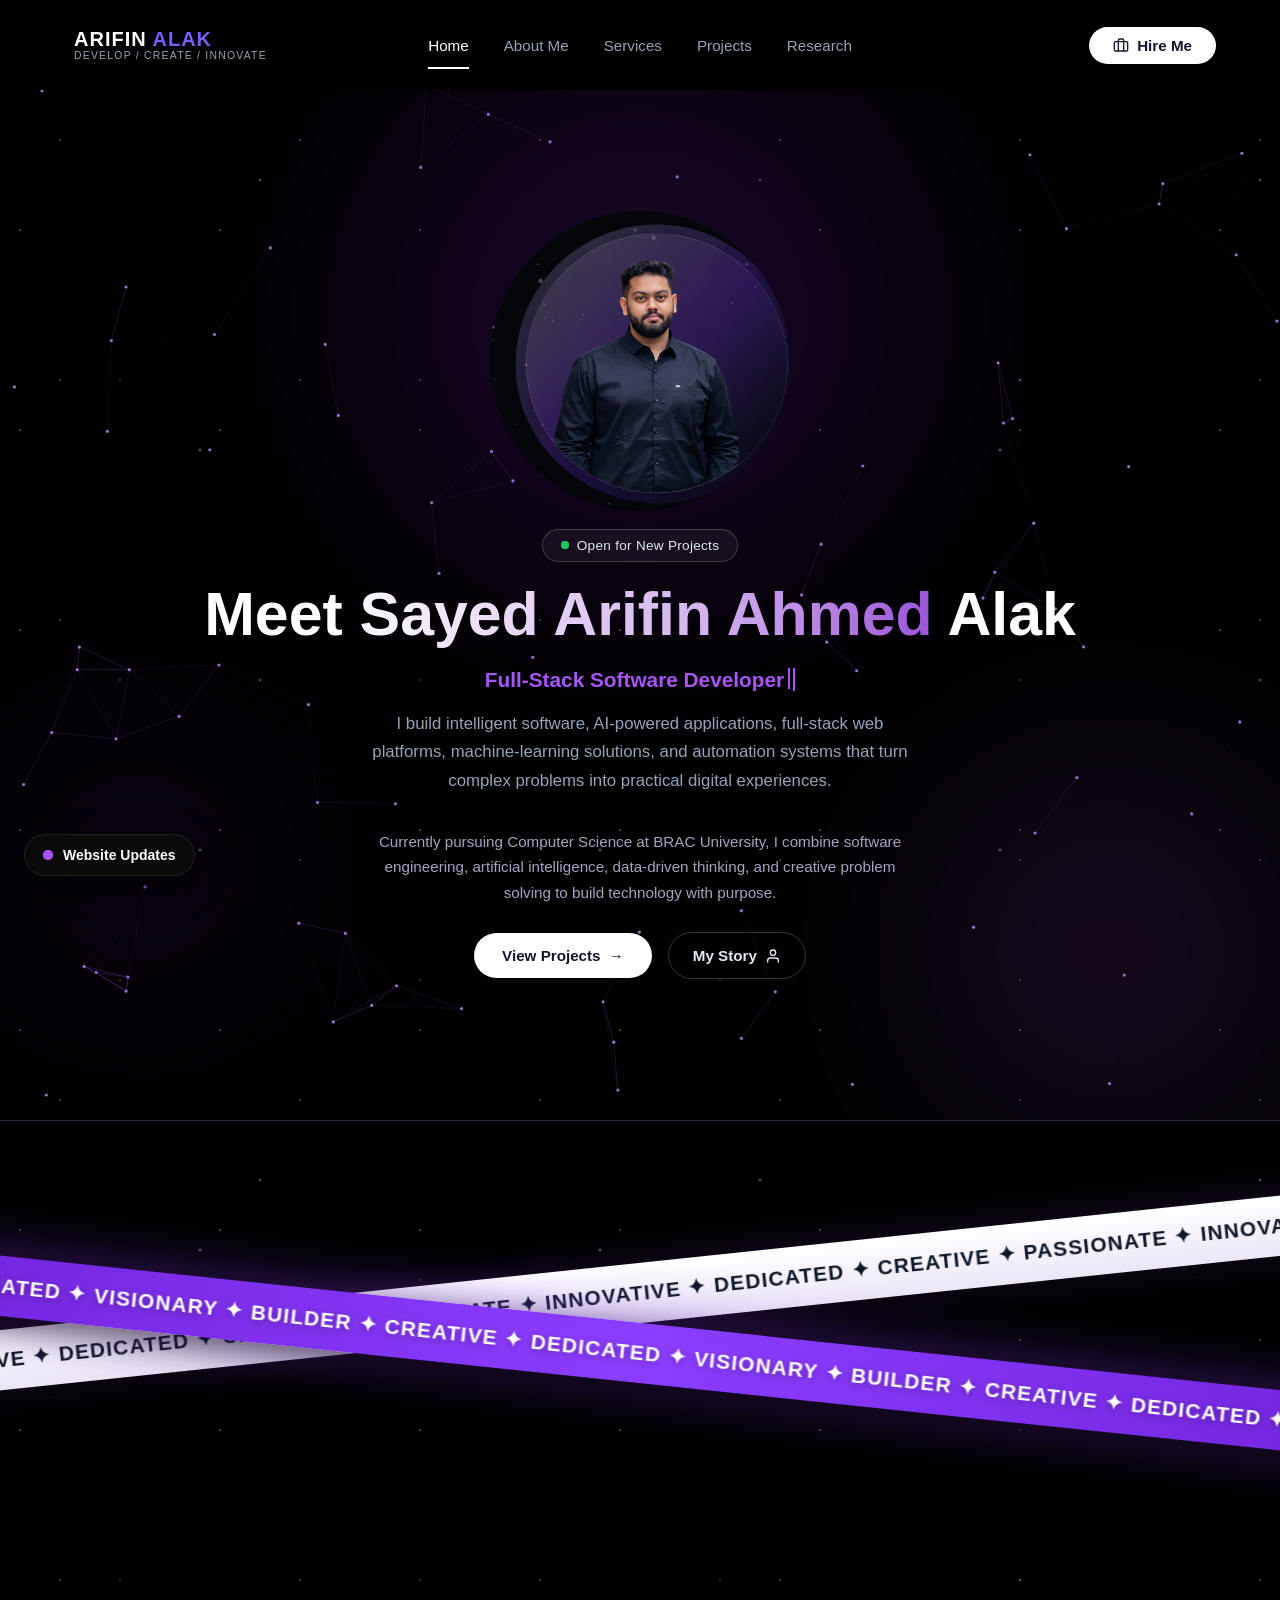
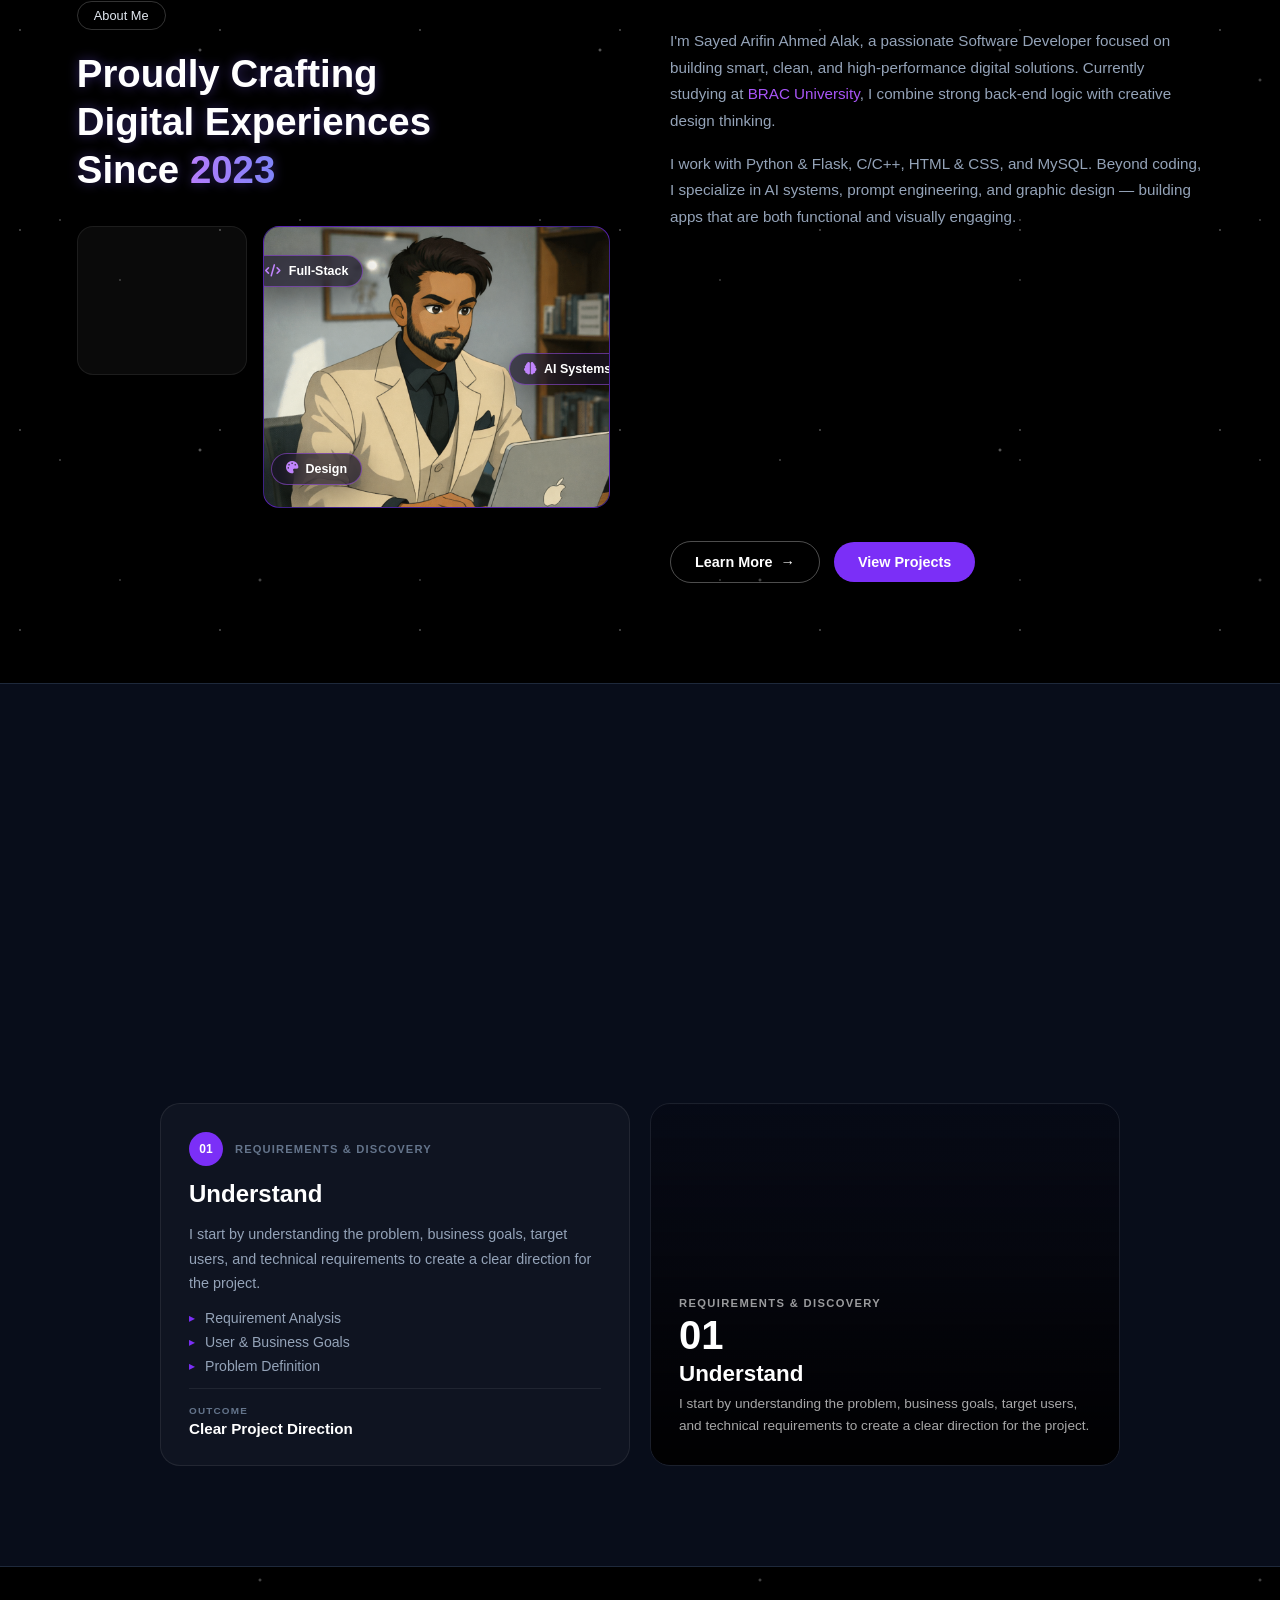
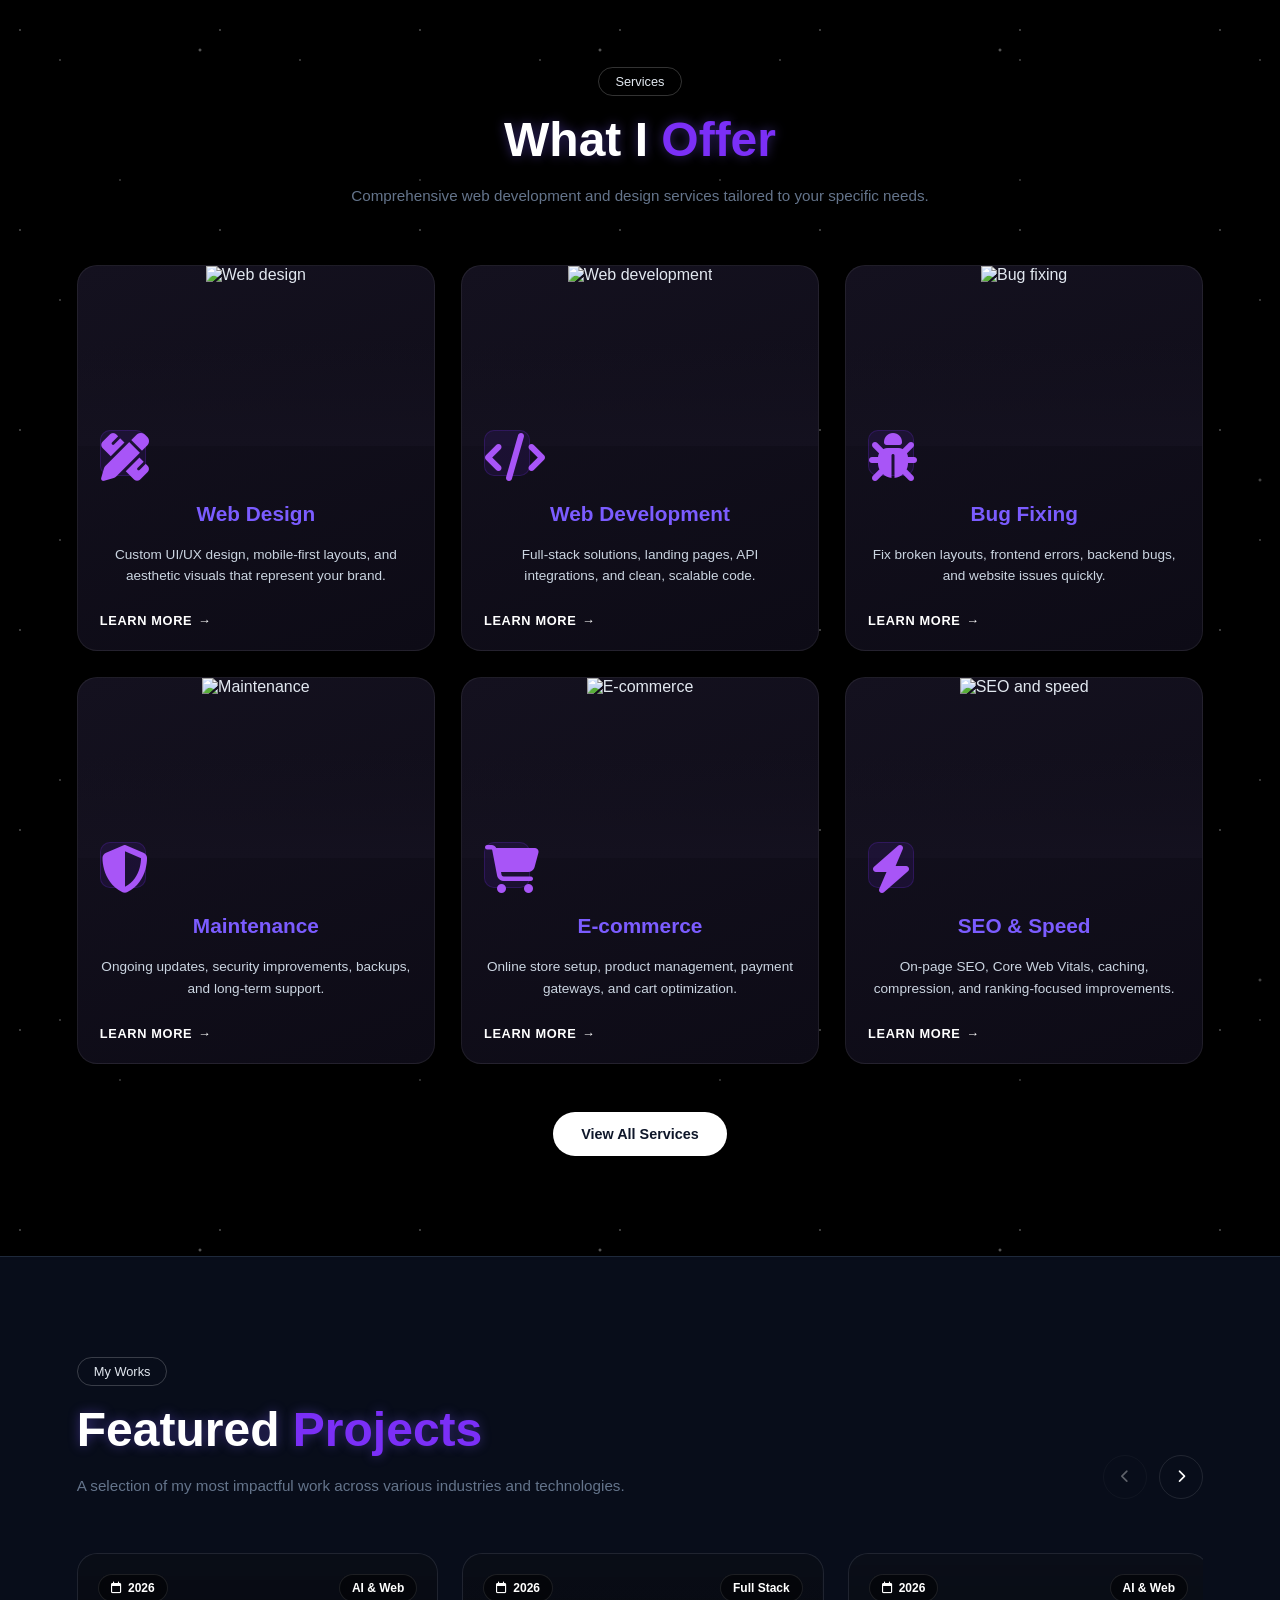
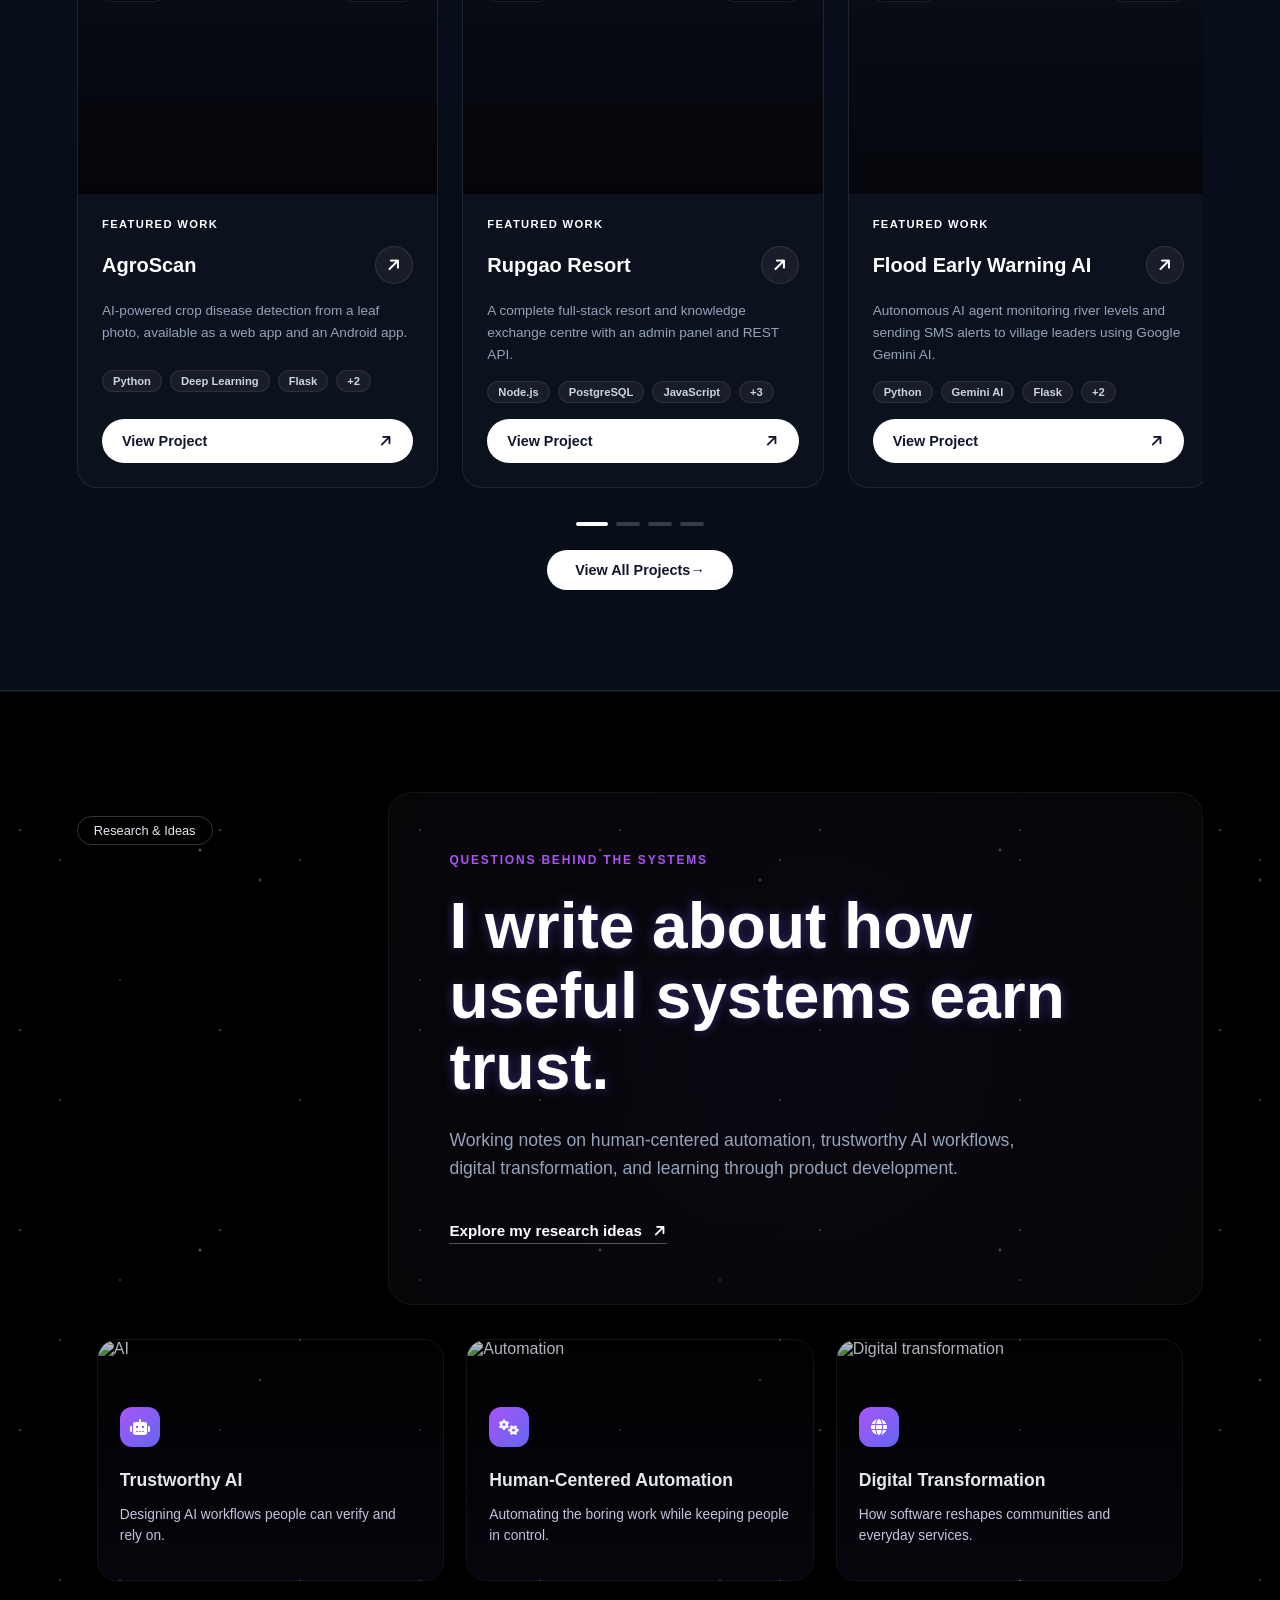
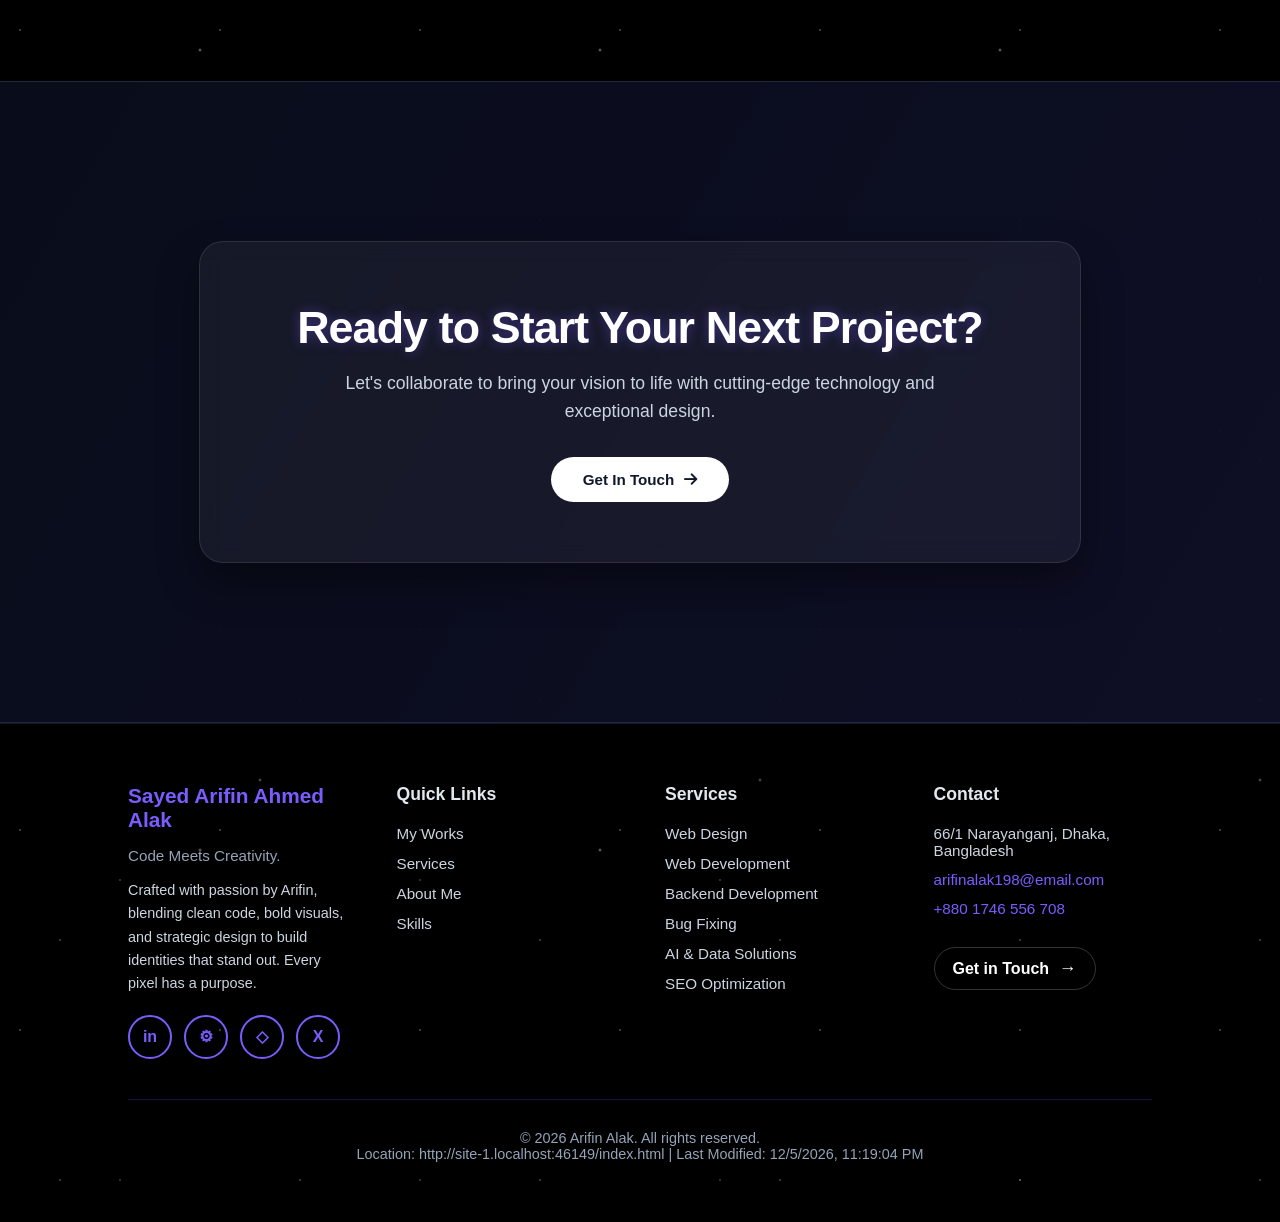
==== commit c8e8ff6d: "hero text change." ====
--- a/index.html
+++ b/index.html
@@ -65,12 +65,12 @@
             Open for New Projects
         </div>
 
-        <h1 class="hero-heading">Meet <span class="hero-name"> Arifin</span> Alak</h1>
-
-        <p class="hero-subtitle">A Passionate <span class="hero-typewriter" id="typewriter"></span></p>
-
-        <p class="hero-desc">I engineer intelligent systems, automate complex workflows, and build AI-powered
-            products,<br>web applications, and software that solve real problems.</p>
+        <h1 class="hero-heading">Meet <span class="hero-name"> Sayed Arifin Ahmed</span> Alak</h1>
+
+        <p class="hero-subtitle"><span class="hero-typewriter" id="typewriter"></span></p>
+
+        <p class="hero-desc">I build intelligent software, AI-powered applications, full-stack web platforms, machine-learning solutions, and automation systems that turn complex problems into practical digital experiences.</p>
+        <p class="hero-desc" style="margin-top: 15px; font-size: 0.95em; color: #a6a2c0;">Currently pursuing Computer Science at BRAC University, I combine software engineering, artificial intelligence, data-driven thinking, and creative problem solving to build technology with purpose.</p>
 
         <div class="hero-cta">
             <a href="portfolio.html" class="hero-btn-primary">View Projects <span>→</span></a>
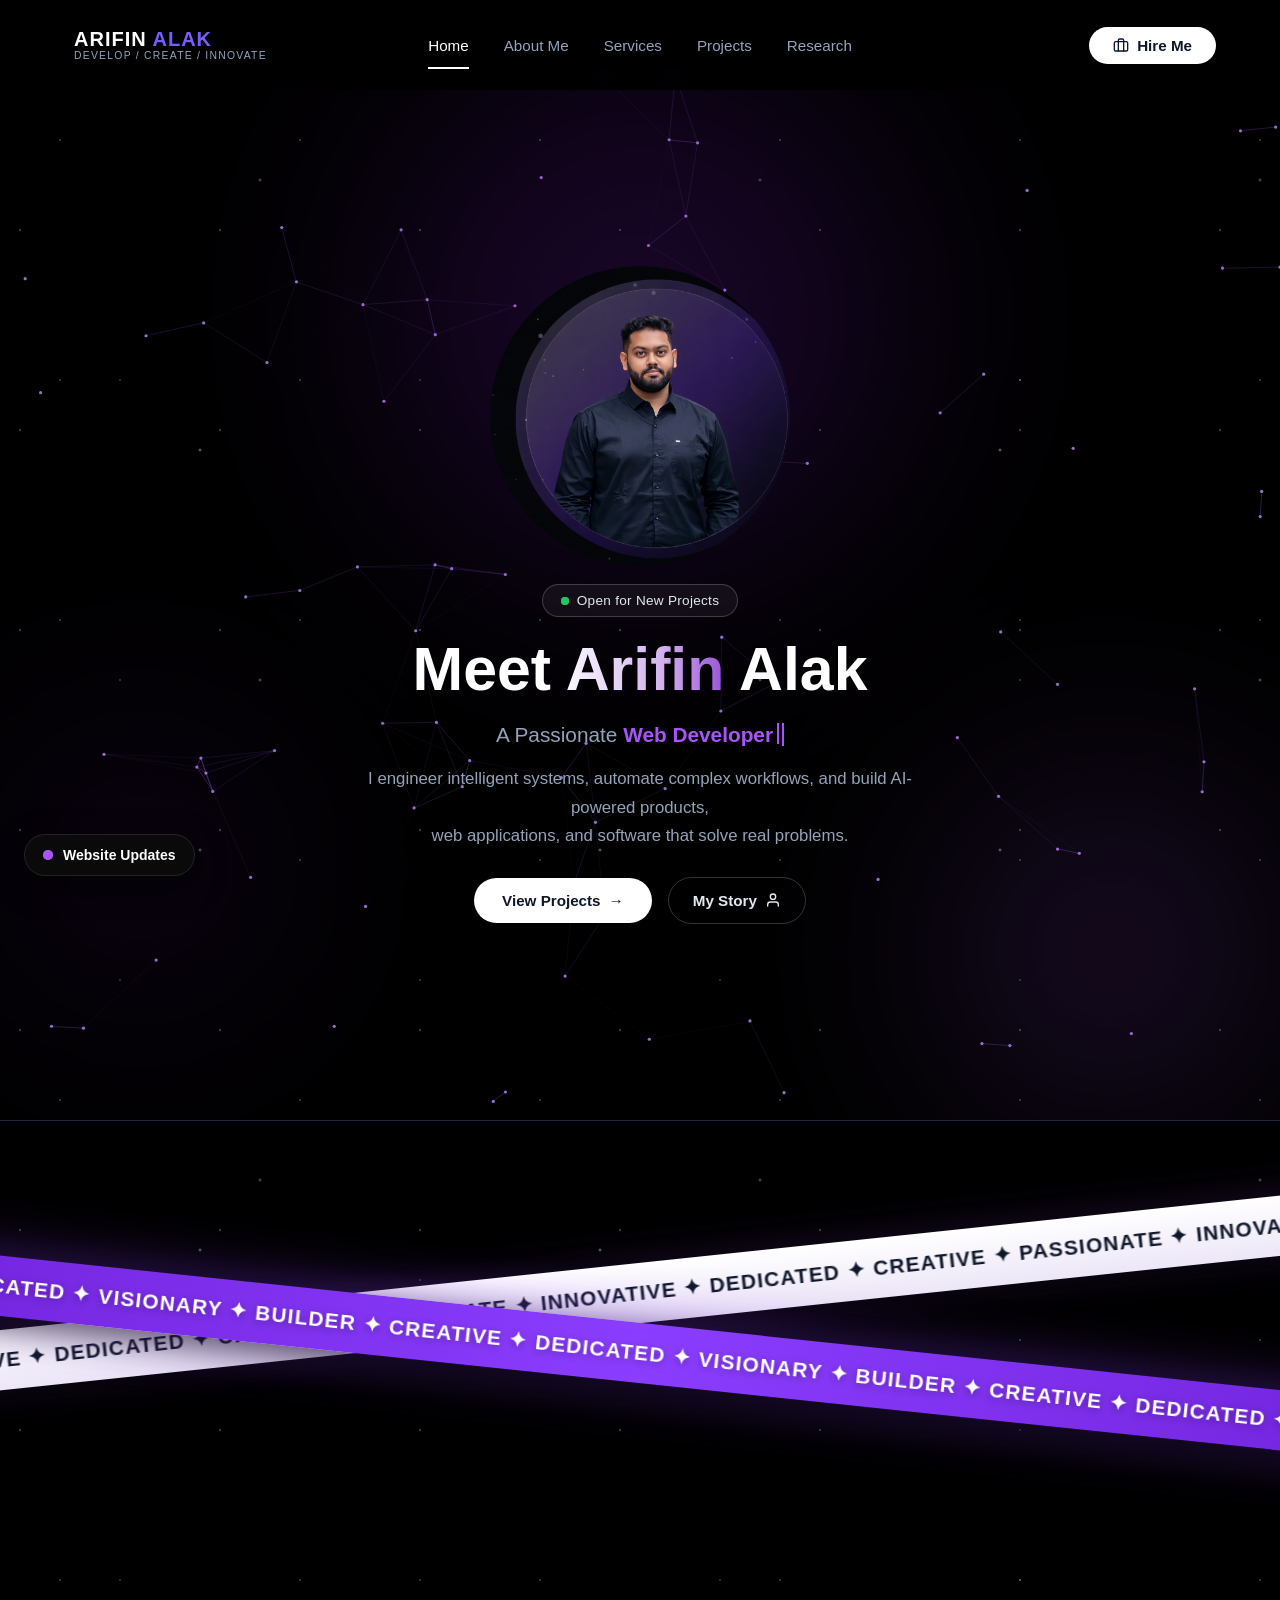
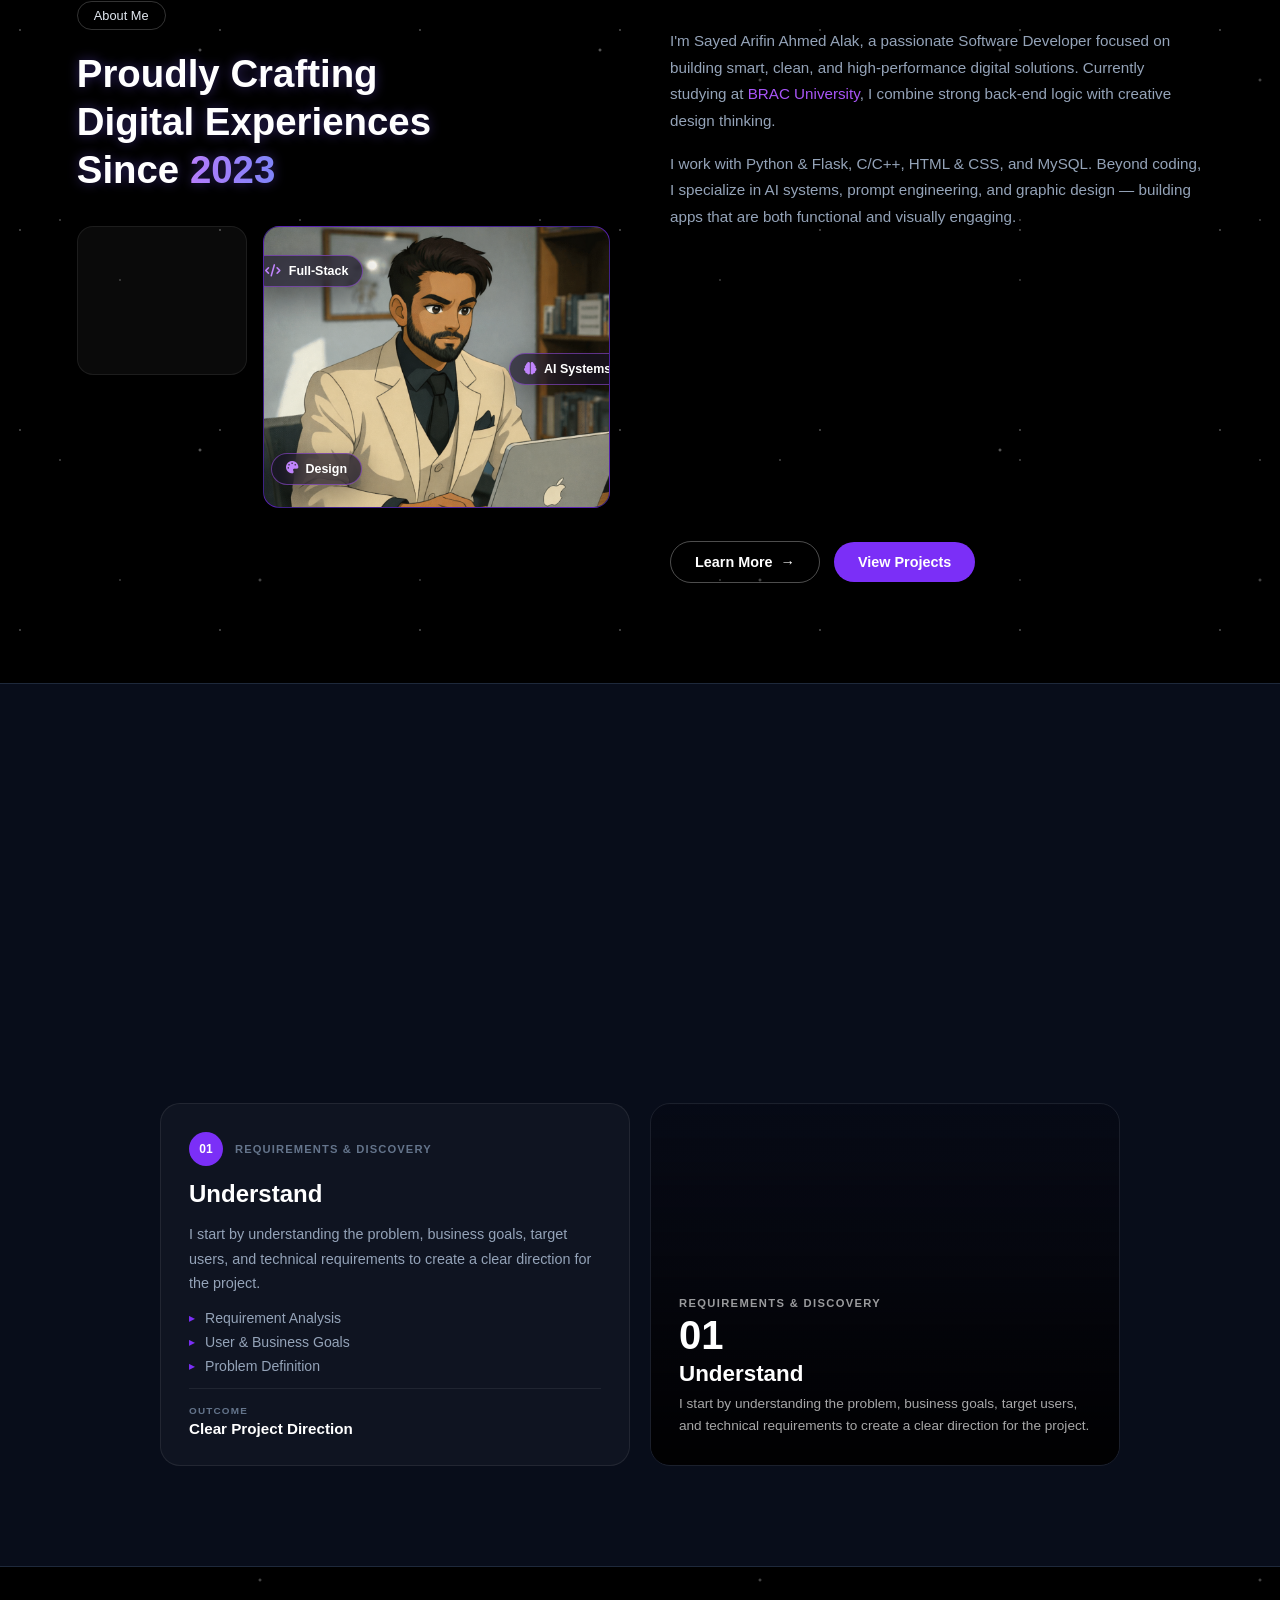
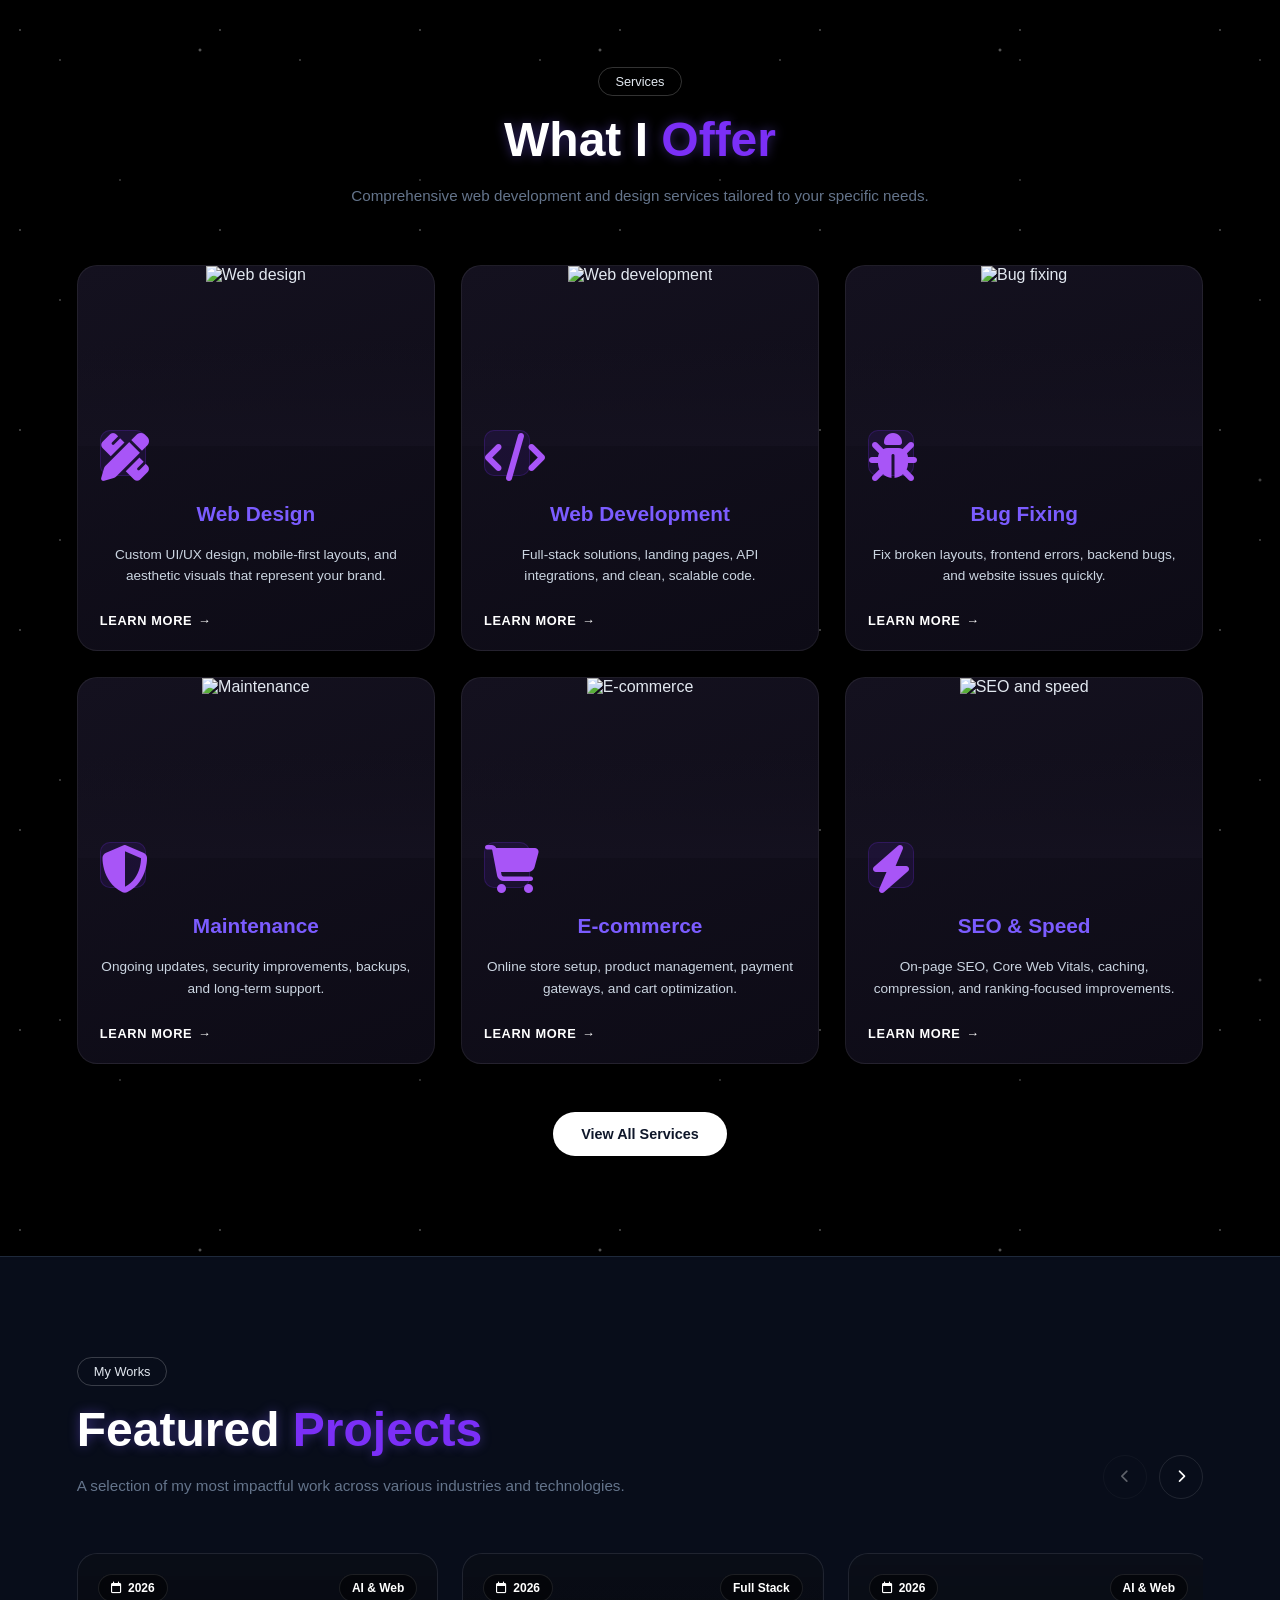
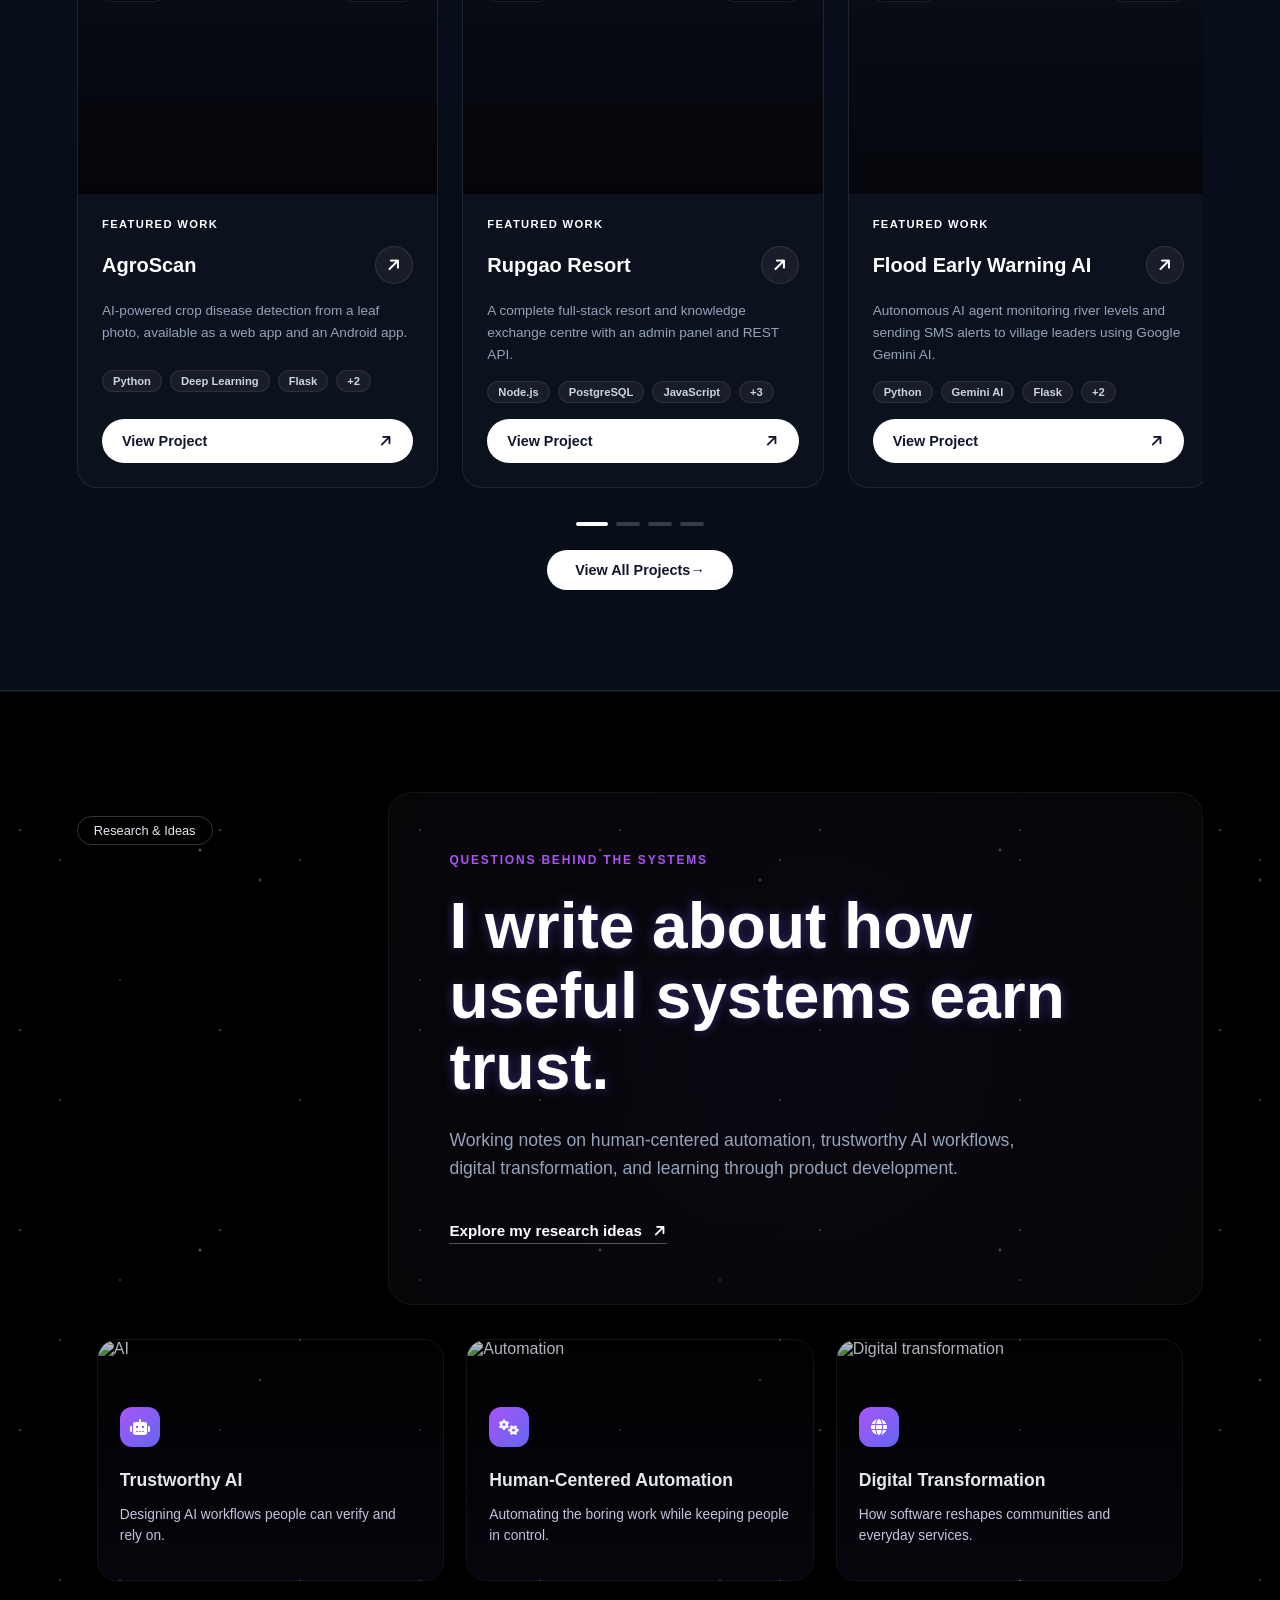
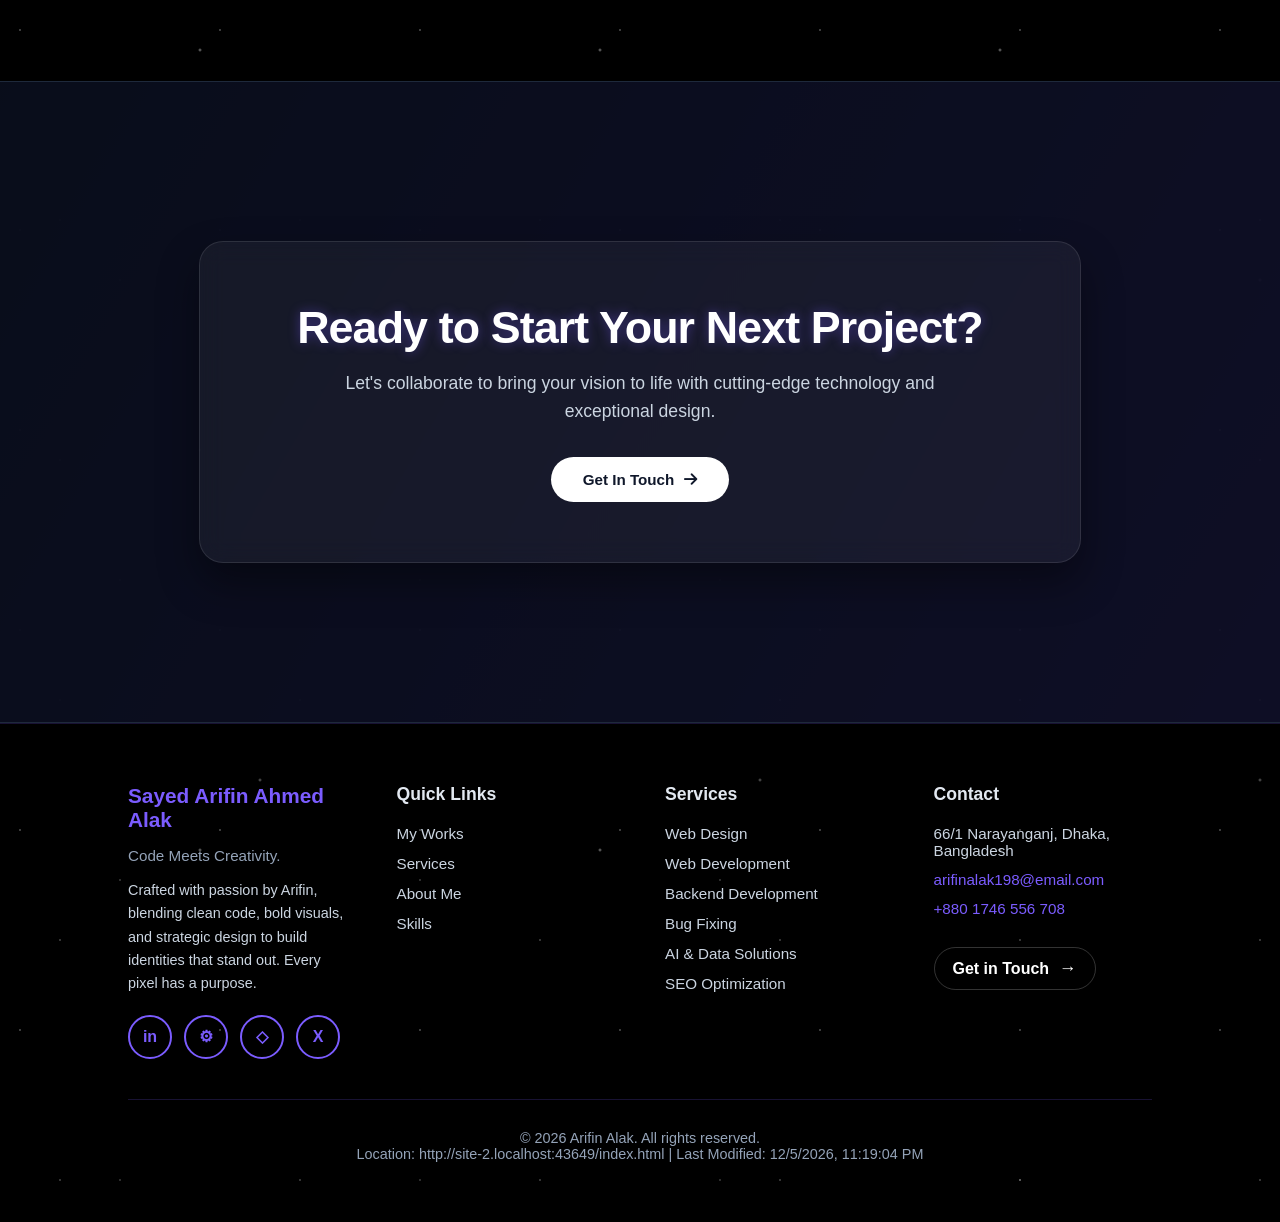
==== commit 80c75f93: "rejected" ====
--- a/index.html
+++ b/index.html
@@ -65,12 +65,12 @@
             Open for New Projects
         </div>
 
-        <h1 class="hero-heading">Meet <span class="hero-name"> Sayed Arifin Ahmed</span> Alak</h1>
-
-        <p class="hero-subtitle"><span class="hero-typewriter" id="typewriter"></span></p>
-
-        <p class="hero-desc">I build intelligent software, AI-powered applications, full-stack web platforms, machine-learning solutions, and automation systems that turn complex problems into practical digital experiences.</p>
-        <p class="hero-desc" style="margin-top: 15px; font-size: 0.95em; color: #a6a2c0;">Currently pursuing Computer Science at BRAC University, I combine software engineering, artificial intelligence, data-driven thinking, and creative problem solving to build technology with purpose.</p>
+        <h1 class="hero-heading">Meet <span class="hero-name"> Arifin</span> Alak</h1>
+
+        <p class="hero-subtitle">A Passionate <span class="hero-typewriter" id="typewriter"></span></p>
+
+        <p class="hero-desc">I engineer intelligent systems, automate complex workflows, and build AI-powered
+            products,<br>web applications, and software that solve real problems.</p>
 
         <div class="hero-cta">
             <a href="portfolio.html" class="hero-btn-primary">View Projects <span>→</span></a>
@@ -248,12 +248,60 @@
         </div>
 
         <div class="services-grid he-services">
-            <a href="services.html" class="service-card he-card"><div class="he-thumb"><img loading="lazy" src="https://images.unsplash.com/photo-1561070791-2526d30994b5?auto=format&fit=crop&w=800&q=80" alt="Web design"></div><div class="service-icon"><i class="fa-solid fa-pen-ruler"></i></div><h3 class="service-title">Web Design</h3><p class="service-desc">Custom UI/UX design, mobile-first layouts, and aesthetic visuals that represent your brand.</p><span class="service-link">Learn More <span>→</span></span></a>
-            <a href="services.html" class="service-card he-card"><div class="he-thumb"><img loading="lazy" src="https://images.unsplash.com/photo-1461749280684-dccba630e2f6?auto=format&fit=crop&w=800&q=80" alt="Web development"></div><div class="service-icon"><i class="fa-solid fa-code"></i></div><h3 class="service-title">Web Development</h3><p class="service-desc">Full-stack solutions, landing pages, API integrations, and clean, scalable code.</p><span class="service-link">Learn More <span>→</span></span></a>
-            <a href="services.html" class="service-card he-card"><div class="he-thumb"><img loading="lazy" src="https://images.unsplash.com/photo-1555066931-4365d14bab8c?auto=format&fit=crop&w=800&q=80" alt="Bug fixing"></div><div class="service-icon"><i class="fa-solid fa-bug"></i></div><h3 class="service-title">Bug Fixing</h3><p class="service-desc">Fix broken layouts, frontend errors, backend bugs, and website issues quickly.</p><span class="service-link">Learn More <span>→</span></span></a>
-            <a href="services.html" class="service-card he-card"><div class="he-thumb"><img loading="lazy" src="https://images.unsplash.com/photo-1550751827-4bd374c3f58b?auto=format&fit=crop&w=800&q=80" alt="Maintenance"></div><div class="service-icon"><i class="fa-solid fa-shield-halved"></i></div><h3 class="service-title">Maintenance</h3><p class="service-desc">Ongoing updates, security improvements, backups, and long-term support.</p><span class="service-link">Learn More <span>→</span></span></a>
-            <a href="services.html" class="service-card he-card"><div class="he-thumb"><img loading="lazy" src="https://images.unsplash.com/photo-1563013544-824ae1b704d3?auto=format&fit=crop&w=800&q=80" alt="E-commerce"></div><div class="service-icon"><i class="fa-solid fa-cart-shopping"></i></div><h3 class="service-title">E-commerce</h3><p class="service-desc">Online store setup, product management, payment gateways, and cart optimization.</p><span class="service-link">Learn More <span>→</span></span></a>
-            <a href="services.html" class="service-card he-card"><div class="he-thumb"><img loading="lazy" src="https://images.unsplash.com/photo-1551288049-bebda4e38f71?auto=format&fit=crop&w=800&q=80" alt="SEO and speed"></div><div class="service-icon"><i class="fa-solid fa-bolt"></i></div><h3 class="service-title">SEO &amp; Speed</h3><p class="service-desc">On-page SEO, Core Web Vitals, caching, compression, and ranking-focused improvements.</p><span class="service-link">Learn More <span>→</span></span></a>
+            <a href="services.html" class="service-card he-card">
+                <div class="he-thumb"><img loading="lazy"
+                        src="https://images.unsplash.com/photo-1561070791-2526d30994b5?auto=format&fit=crop&w=800&q=80"
+                        alt="Web design"></div>
+                <div class="service-icon"><i class="fa-solid fa-pen-ruler"></i></div>
+                <h3 class="service-title">Web Design</h3>
+                <p class="service-desc">Custom UI/UX design, mobile-first layouts, and aesthetic visuals that represent
+                    your brand.</p><span class="service-link">Learn More <span>→</span></span>
+            </a>
+            <a href="services.html" class="service-card he-card">
+                <div class="he-thumb"><img loading="lazy"
+                        src="https://images.unsplash.com/photo-1461749280684-dccba630e2f6?auto=format&fit=crop&w=800&q=80"
+                        alt="Web development"></div>
+                <div class="service-icon"><i class="fa-solid fa-code"></i></div>
+                <h3 class="service-title">Web Development</h3>
+                <p class="service-desc">Full-stack solutions, landing pages, API integrations, and clean, scalable code.
+                </p><span class="service-link">Learn More <span>→</span></span>
+            </a>
+            <a href="services.html" class="service-card he-card">
+                <div class="he-thumb"><img loading="lazy"
+                        src="https://images.unsplash.com/photo-1555066931-4365d14bab8c?auto=format&fit=crop&w=800&q=80"
+                        alt="Bug fixing"></div>
+                <div class="service-icon"><i class="fa-solid fa-bug"></i></div>
+                <h3 class="service-title">Bug Fixing</h3>
+                <p class="service-desc">Fix broken layouts, frontend errors, backend bugs, and website issues quickly.
+                </p><span class="service-link">Learn More <span>→</span></span>
+            </a>
+            <a href="services.html" class="service-card he-card">
+                <div class="he-thumb"><img loading="lazy"
+                        src="https://images.unsplash.com/photo-1550751827-4bd374c3f58b?auto=format&fit=crop&w=800&q=80"
+                        alt="Maintenance"></div>
+                <div class="service-icon"><i class="fa-solid fa-shield-halved"></i></div>
+                <h3 class="service-title">Maintenance</h3>
+                <p class="service-desc">Ongoing updates, security improvements, backups, and long-term support.</p><span
+                    class="service-link">Learn More <span>→</span></span>
+            </a>
+            <a href="services.html" class="service-card he-card">
+                <div class="he-thumb"><img loading="lazy"
+                        src="https://images.unsplash.com/photo-1563013544-824ae1b704d3?auto=format&fit=crop&w=800&q=80"
+                        alt="E-commerce"></div>
+                <div class="service-icon"><i class="fa-solid fa-cart-shopping"></i></div>
+                <h3 class="service-title">E-commerce</h3>
+                <p class="service-desc">Online store setup, product management, payment gateways, and cart optimization.
+                </p><span class="service-link">Learn More <span>→</span></span>
+            </a>
+            <a href="services.html" class="service-card he-card">
+                <div class="he-thumb"><img loading="lazy"
+                        src="https://images.unsplash.com/photo-1551288049-bebda4e38f71?auto=format&fit=crop&w=800&q=80"
+                        alt="SEO and speed"></div>
+                <div class="service-icon"><i class="fa-solid fa-bolt"></i></div>
+                <h3 class="service-title">SEO &amp; Speed</h3>
+                <p class="service-desc">On-page SEO, Core Web Vitals, caching, compression, and ranking-focused
+                    improvements.</p><span class="service-link">Learn More <span>→</span></span>
+            </a>
         </div>
 
         <div class="services-footer">
@@ -279,7 +327,8 @@
             <div class="fp-carousel-wrapper">
                 <div class="fp-carousel-track" id="fp-track">
                     <div class="fp-card">
-                        <div class="fp-card-image" style="background: linear-gradient(rgba(0,0,0,0.25), rgba(0,0,0,0.7)), url('https://images.unsplash.com/=format&fit=crop&w=700&q=80') center/cover;">
+                        <div class="fp-card-image"
+                            style="background: linear-gradient(rgba(0,0,0,0.25), rgba(0,0,0,0.7)), url('https://images.unsplash.com/=format&fit=crop&w=700&q=80') center/cover;">
                             <div class="fp-card-top">
                                 <span class="fp-year"><i class="fa-regular fa-calendar"></i> 2026</span>
                                 <span class="fp-category">AI &amp; Web</span>
@@ -289,15 +338,20 @@
                             <span class="fp-featured-label">FEATURED WORK</span>
                             <div class="fp-title-row">
                                 <h3 class="fp-card-title">AgroScan</h3>
-                                <a href="project-details.html?id=0" class="fp-arrow-btn"><i class="fa-solid fa-arrow-right" style="transform: rotate(-45deg);"></i></a>
-                            </div>
-                            <p class="fp-card-desc">AI-powered crop disease detection from a leaf photo, available as a web app and an Android app.</p>
-                            <div class="fp-tech-tags"><span>Python</span><span>Deep Learning</span><span>Flask</span><span class="fp-tech-more">+2</span></div>
-                            <a href="project-details.html?id=0" class="fp-view-btn">View Project <i class="fa-solid fa-arrow-right" style="transform: rotate(-45deg);"></i></a>
+                                <a href="project-details.html?id=0" class="fp-arrow-btn"><i
+                                        class="fa-solid fa-arrow-right" style="transform: rotate(-45deg);"></i></a>
+                            </div>
+                            <p class="fp-card-desc">AI-powered crop disease detection from a leaf photo, available as a
+                                web app and an Android app.</p>
+                            <div class="fp-tech-tags"><span>Python</span><span>Deep
+                                    Learning</span><span>Flask</span><span class="fp-tech-more">+2</span></div>
+                            <a href="project-details.html?id=0" class="fp-view-btn">View Project <i
+                                    class="fa-solid fa-arrow-right" style="transform: rotate(-45deg);"></i></a>
                         </div>
                     </div>
                     <div class="fp-card">
-                        <div class="fp-card-image" style="background: linear-gradient(rgba(0,0,0,0.25), rgba(0,0,0,0.7)), url('https://images.unsplash.com/=format&fit=crop&w=700&q=80') center/cover;">
+                        <div class="fp-card-image"
+                            style="background: linear-gradient(rgba(0,0,0,0.25), rgba(0,0,0,0.7)), url('https://images.unsplash.com/=format&fit=crop&w=700&q=80') center/cover;">
                             <div class="fp-card-top">
                                 <span class="fp-year"><i class="fa-regular fa-calendar"></i> 2026</span>
                                 <span class="fp-category">Full Stack</span>
@@ -307,11 +361,16 @@
                             <span class="fp-featured-label">FEATURED WORK</span>
                             <div class="fp-title-row">
                                 <h3 class="fp-card-title">Rupgao Resort</h3>
-                                <a href="project-details.html?id=1" class="fp-arrow-btn"><i class="fa-solid fa-arrow-right" style="transform: rotate(-45deg);"></i></a>
-                            </div>
-                            <p class="fp-card-desc">A complete full-stack resort and knowledge exchange centre with an admin panel and REST API.</p>
-                            <div class="fp-tech-tags"><span>Node.js</span><span>PostgreSQL</span><span>JavaScript</span><span class="fp-tech-more">+3</span></div>
-                            <a href="project-details.html?id=1" class="fp-view-btn">View Project <i class="fa-solid fa-arrow-right" style="transform: rotate(-45deg);"></i></a>
+                                <a href="project-details.html?id=1" class="fp-arrow-btn"><i
+                                        class="fa-solid fa-arrow-right" style="transform: rotate(-45deg);"></i></a>
+                            </div>
+                            <p class="fp-card-desc">A complete full-stack resort and knowledge exchange centre with an
+                                admin panel and REST API.</p>
+                            <div class="fp-tech-tags">
+                                <span>Node.js</span><span>PostgreSQL</span><span>JavaScript</span><span
+                                    class="fp-tech-more">+3</span></div>
+                            <a href="project-details.html?id=1" class="fp-view-btn">View Project <i
+                                    class="fa-solid fa-arrow-right" style="transform: rotate(-45deg);"></i></a>
                         </div>
                     </div>
 
@@ -328,16 +387,17 @@
                             <span class="fp-featured-label">FEATURED WORK</span>
                             <div class="fp-title-row">
                                 <h3 class="fp-card-title">Flood Early Warning AI</h3>
-                                <a href="project-details.html?id=2" class="fp-arrow-btn"><i class="fa-solid fa-arrow-right"
-                                        style="transform: rotate(-45deg);"></i></a>
-                            </div>
-                            <p class="fp-card-desc">Autonomous AI agent monitoring river levels and sending SMS alerts to village leaders using Google Gemini AI.</p>
+                                <a href="project-details.html?id=2" class="fp-arrow-btn"><i
+                                        class="fa-solid fa-arrow-right" style="transform: rotate(-45deg);"></i></a>
+                            </div>
+                            <p class="fp-card-desc">Autonomous AI agent monitoring river levels and sending SMS alerts
+                                to village leaders using Google Gemini AI.</p>
                             <div class="fp-tech-tags">
                                 <span>Python</span><span>Gemini AI</span><span>Flask</span><span
                                     class="fp-tech-more">+2</span>
                             </div>
-                            <a href="project-details.html?id=2" class="fp-view-btn">View Project <i class="fa-solid fa-arrow-right"
-                                    style="transform: rotate(-45deg);"></i></a>
+                            <a href="project-details.html?id=2" class="fp-view-btn">View Project <i
+                                    class="fa-solid fa-arrow-right" style="transform: rotate(-45deg);"></i></a>
                         </div>
                     </div>
 
@@ -354,22 +414,24 @@
                             <span class="fp-featured-label">FEATURED WORK</span>
                             <div class="fp-title-row">
                                 <h3 class="fp-card-title">Terra Luxe</h3>
-                                <a href="project-details.html?id=3" class="fp-arrow-btn"><i class="fa-solid fa-arrow-right"
-                                        style="transform: rotate(-45deg);"></i></a>
-                            </div>
-                            <p class="fp-card-desc">A premium luxury e-commerce concept showcasing creative storytelling, 3D visualization, and interactive animations.</p>
+                                <a href="project-details.html?id=3" class="fp-arrow-btn"><i
+                                        class="fa-solid fa-arrow-right" style="transform: rotate(-45deg);"></i></a>
+                            </div>
+                            <p class="fp-card-desc">A premium luxury e-commerce concept showcasing creative
+                                storytelling, 3D visualization, and interactive animations.</p>
                             <div class="fp-tech-tags">
                                 <span>Three.js</span><span>GSAP</span><span>HTML/CSS</span><span
                                     class="fp-tech-more">+2</span>
                             </div>
-                            <a href="project-details.html?id=3" class="fp-view-btn">View Project <i class="fa-solid fa-arrow-right"
-                                    style="transform: rotate(-45deg);"></i></a>
+                            <a href="project-details.html?id=3" class="fp-view-btn">View Project <i
+                                    class="fa-solid fa-arrow-right" style="transform: rotate(-45deg);"></i></a>
                         </div>
                     </div>
 
                     <!-- Card 3 -->
                     <div class="fp-card">
-                        <div class="fp-card-image" style="background: linear-gradient(rgba(0,0,0,0.3), rgba(0,0,0,0.8)), url('https://images.unsplash.com/photo-1560518883-ce09059eeffa?auto=format&fit=crop&w=600&q=80') center/cover;">
+                        <div class="fp-card-image"
+                            style="background: linear-gradient(rgba(0,0,0,0.3), rgba(0,0,0,0.8)), url('https://images.unsplash.com/photo-1560518883-ce09059eeffa?auto=format&fit=crop&w=600&q=80') center/cover;">
                             <div class="fp-card-top">
                                 <span class="fp-year"><i class="fa-regular fa-calendar"></i> 2026</span>
                                 <span class="fp-category">Full Stack</span>
@@ -379,22 +441,24 @@
                             <span class="fp-featured-label">FEATURED WORK</span>
                             <div class="fp-title-row">
                                 <h3 class="fp-card-title">EstateFlow Platform</h3>
-                                <a href="project-details.html?id=4" class="fp-arrow-btn"><i class="fa-solid fa-arrow-right"
-                                        style="transform: rotate(-45deg);"></i></a>
-                            </div>
-                            <p class="fp-card-desc">A full-stack real estate platform designed to streamline property transactions through a secure role-based system.</p>
+                                <a href="project-details.html?id=4" class="fp-arrow-btn"><i
+                                        class="fa-solid fa-arrow-right" style="transform: rotate(-45deg);"></i></a>
+                            </div>
+                            <p class="fp-card-desc">A full-stack real estate platform designed to streamline property
+                                transactions through a secure role-based system.</p>
                             <div class="fp-tech-tags">
                                 <span>Python</span><span>Flask</span><span>SQL</span><span
                                     class="fp-tech-more">+1</span>
                             </div>
-                            <a href="project-details.html?id=4" class="fp-view-btn">View Project <i class="fa-solid fa-arrow-right"
-                                    style="transform: rotate(-45deg);"></i></a>
+                            <a href="project-details.html?id=4" class="fp-view-btn">View Project <i
+                                    class="fa-solid fa-arrow-right" style="transform: rotate(-45deg);"></i></a>
                         </div>
                     </div>
 
                     <!-- Card 4 -->
                     <div class="fp-card">
-                        <div class="fp-card-image" style="background: linear-gradient(rgba(0,0,0,0.4), rgba(0,0,0,0.8)), url('https://images.unsplash.com/photo-1434030216411-0b793f4b4173?auto=format&fit=crop&w=600&q=80') center/cover;">
+                        <div class="fp-card-image"
+                            style="background: linear-gradient(rgba(0,0,0,0.4), rgba(0,0,0,0.8)), url('https://images.unsplash.com/photo-1434030216411-0b793f4b4173?auto=format&fit=crop&w=600&q=80') center/cover;">
                             <div class="fp-card-top">
                                 <span class="fp-year"><i class="fa-regular fa-calendar"></i> 2026</span>
                                 <span class="fp-category">Full Stack</span>
@@ -404,16 +468,17 @@
                             <span class="fp-featured-label">FEATURED WORK</span>
                             <div class="fp-title-row">
                                 <h3 class="fp-card-title">IELTS Master</h3>
-                                <a href="project-details.html?id=5" class="fp-arrow-btn"><i class="fa-solid fa-arrow-right"
-                                        style="transform: rotate(-45deg);"></i></a>
-                            </div>
-                            <p class="fp-card-desc">An AI-driven IELTS preparation platform helping students practice, track performance, and improve their band scores.</p>
+                                <a href="project-details.html?id=5" class="fp-arrow-btn"><i
+                                        class="fa-solid fa-arrow-right" style="transform: rotate(-45deg);"></i></a>
+                            </div>
+                            <p class="fp-card-desc">An AI-driven IELTS preparation platform helping students practice,
+                                track performance, and improve their band scores.</p>
                             <div class="fp-tech-tags">
                                 <span>Laravel</span><span>PHP</span><span>MySQL</span><span
                                     class="fp-tech-more">+2</span>
                             </div>
-                            <a href="project-details.html?id=5" class="fp-view-btn">View Project <i class="fa-solid fa-arrow-right"
-                                    style="transform: rotate(-45deg);"></i></a>
+                            <a href="project-details.html?id=5" class="fp-view-btn">View Project <i
+                                    class="fa-solid fa-arrow-right" style="transform: rotate(-45deg);"></i></a>
                         </div>
                     </div>
                 </div>
@@ -440,21 +505,43 @@
                 <h2 class="research-heading">I write about how useful systems earn trust.</h2>
                 <p class="research-paragraph">Working notes on human-centered automation, trustworthy AI workflows,
                     digital transformation, and learning through product development.</p>
-                <a href="research.html" class="research-link">Explore my research ideas <i class="fa-solid fa-arrow-right"
-                        style="transform: rotate(-45deg);"></i></a>
-            </div>
-        </div>
-    
+                <a href="research.html" class="research-link">Explore my research ideas <i
+                        class="fa-solid fa-arrow-right" style="transform: rotate(-45deg);"></i></a>
+            </div>
+        </div>
+
         <div class="he-topics">
-            <div class="he-topic"><img loading="lazy" src="https://images.unsplash.com/photo-1677442136019-21780ecad995?auto=format&fit=crop&w=800&q=80" alt="AI"><div class="he-topic-in"><i class="fa-solid fa-robot"></i><h4>Trustworthy AI</h4><p>Designing AI workflows people can verify and rely on.</p></div></div>
-            <div class="he-topic"><img loading="lazy" src="https://images.unsplash.com/photo-1518186285589-2f7649de83e0?auto=format&fit=crop&w=800&q=80" alt="Automation"><div class="he-topic-in"><i class="fa-solid fa-gears"></i><h4>Human-Centered Automation</h4><p>Automating the boring work while keeping people in control.</p></div></div>
-            <div class="he-topic"><img loading="lazy" src="https://images.unsplash.com/photo-1451187580459-43490279c0fa?auto=format&fit=crop&w=800&q=80" alt="Digital transformation"><div class="he-topic-in"><i class="fa-solid fa-globe"></i><h4>Digital Transformation</h4><p>How software reshapes communities and everyday services.</p></div></div>
+            <div class="he-topic"><img loading="lazy"
+                    src="https://images.unsplash.com/photo-1677442136019-21780ecad995?auto=format&fit=crop&w=800&q=80"
+                    alt="AI">
+                <div class="he-topic-in"><i class="fa-solid fa-robot"></i>
+                    <h4>Trustworthy AI</h4>
+                    <p>Designing AI workflows people can verify and rely on.</p>
+                </div>
+            </div>
+            <div class="he-topic"><img loading="lazy"
+                    src="https://images.unsplash.com/photo-1518186285589-2f7649de83e0?auto=format&fit=crop&w=800&q=80"
+                    alt="Automation">
+                <div class="he-topic-in"><i class="fa-solid fa-gears"></i>
+                    <h4>Human-Centered Automation</h4>
+                    <p>Automating the boring work while keeping people in control.</p>
+                </div>
+            </div>
+            <div class="he-topic"><img loading="lazy"
+                    src="https://images.unsplash.com/photo-1451187580459-43490279c0fa?auto=format&fit=crop&w=800&q=80"
+                    alt="Digital transformation">
+                <div class="he-topic-in"><i class="fa-solid fa-globe"></i>
+                    <h4>Digital Transformation</h4>
+                    <p>How software reshapes communities and everyday services.</p>
+                </div>
+            </div>
         </div>
     </section>
 
     <!-- Call To Action Section -->
     <section class="cta-section" id="cta">
-        <div class="cta-bg-image" style="background: linear-gradient(120deg, rgba(7,6,13,0.78), rgba(76,29,149,0.55)), url('https://images.unsplash.com/photo-1522071820081-009f0129c71c?auto=format&fit=crop&w=1920&q=80') center/cover no-repeat fixed;">
+        <div class="cta-bg-image"
+            style="background: linear-gradient(120deg, rgba(7,6,13,0.78), rgba(76,29,149,0.55)), url('https://images.unsplash.com/photo-1522071820081-009f0129c71c?auto=format&fit=crop&w=1920&q=80') center/cover no-repeat fixed;">
         </div>
         <div class="cta-overlay"></div>
         <div class="cta-content-wrapper">
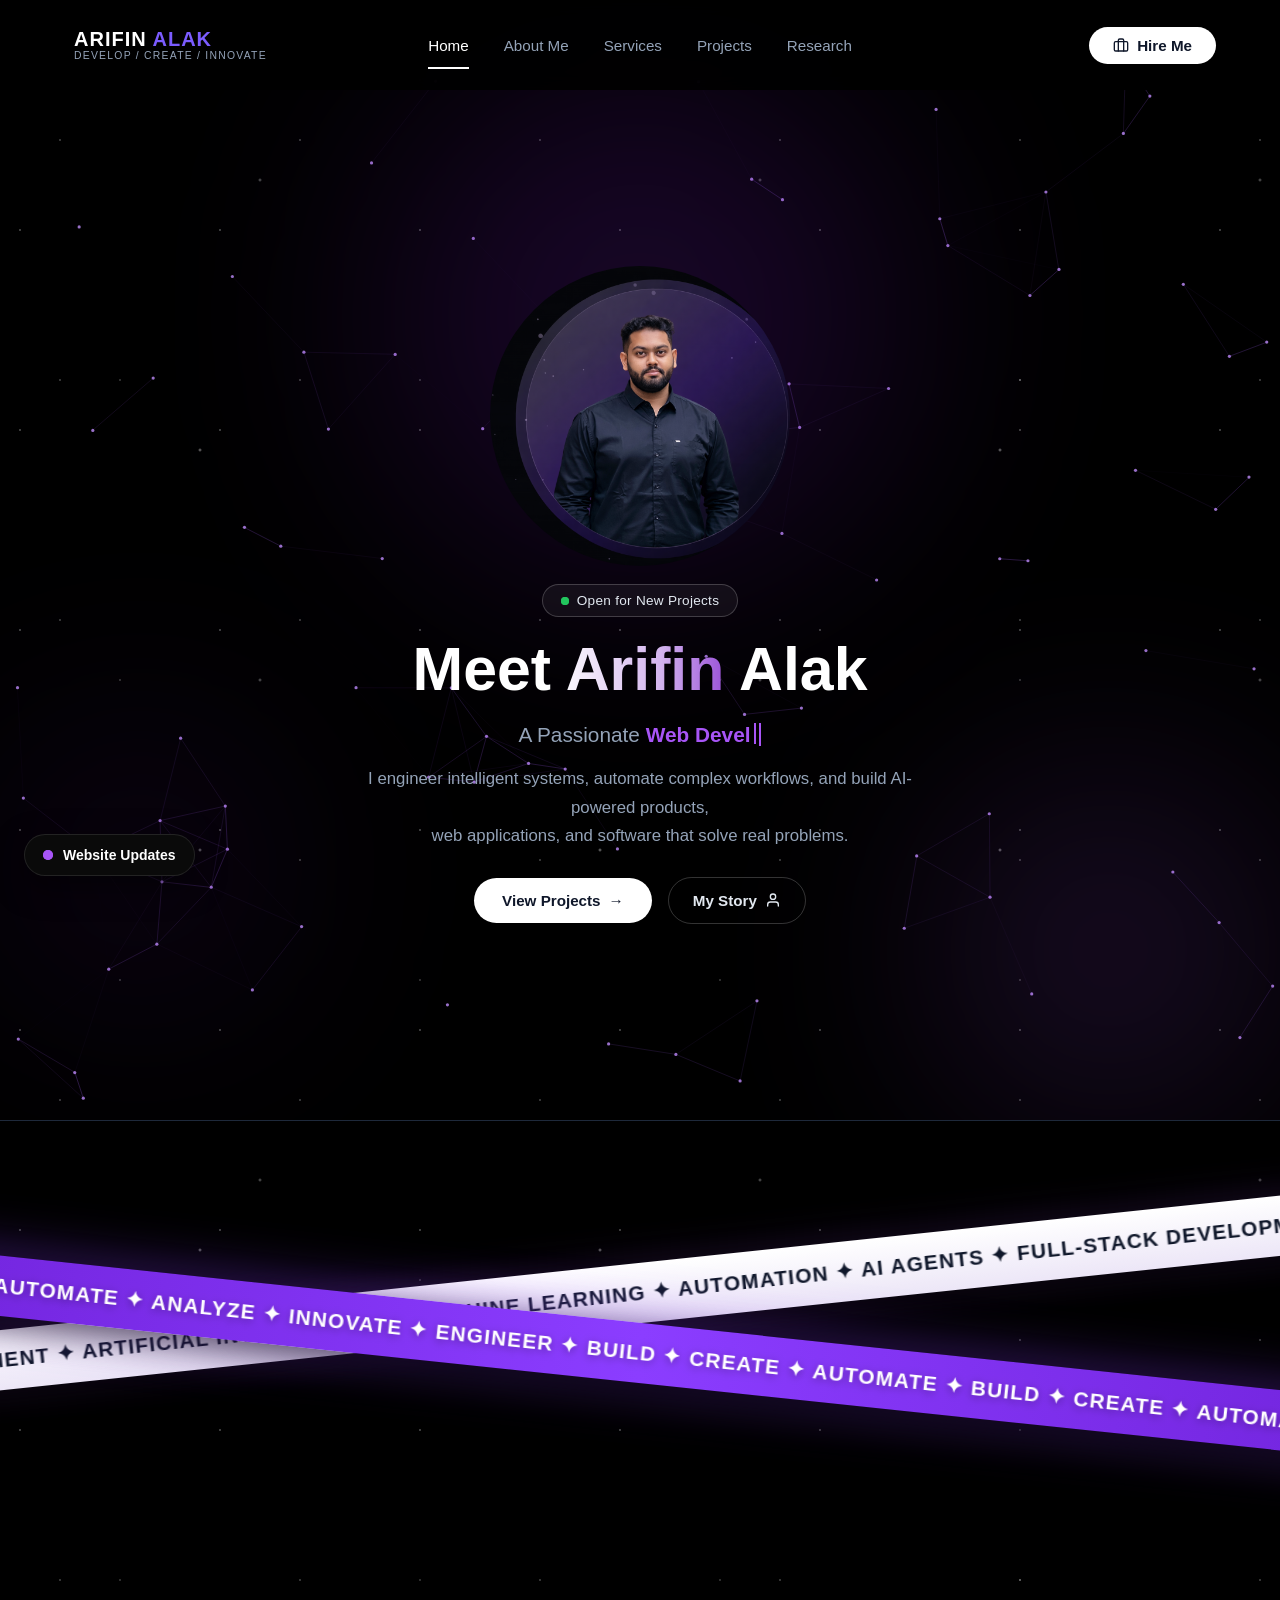
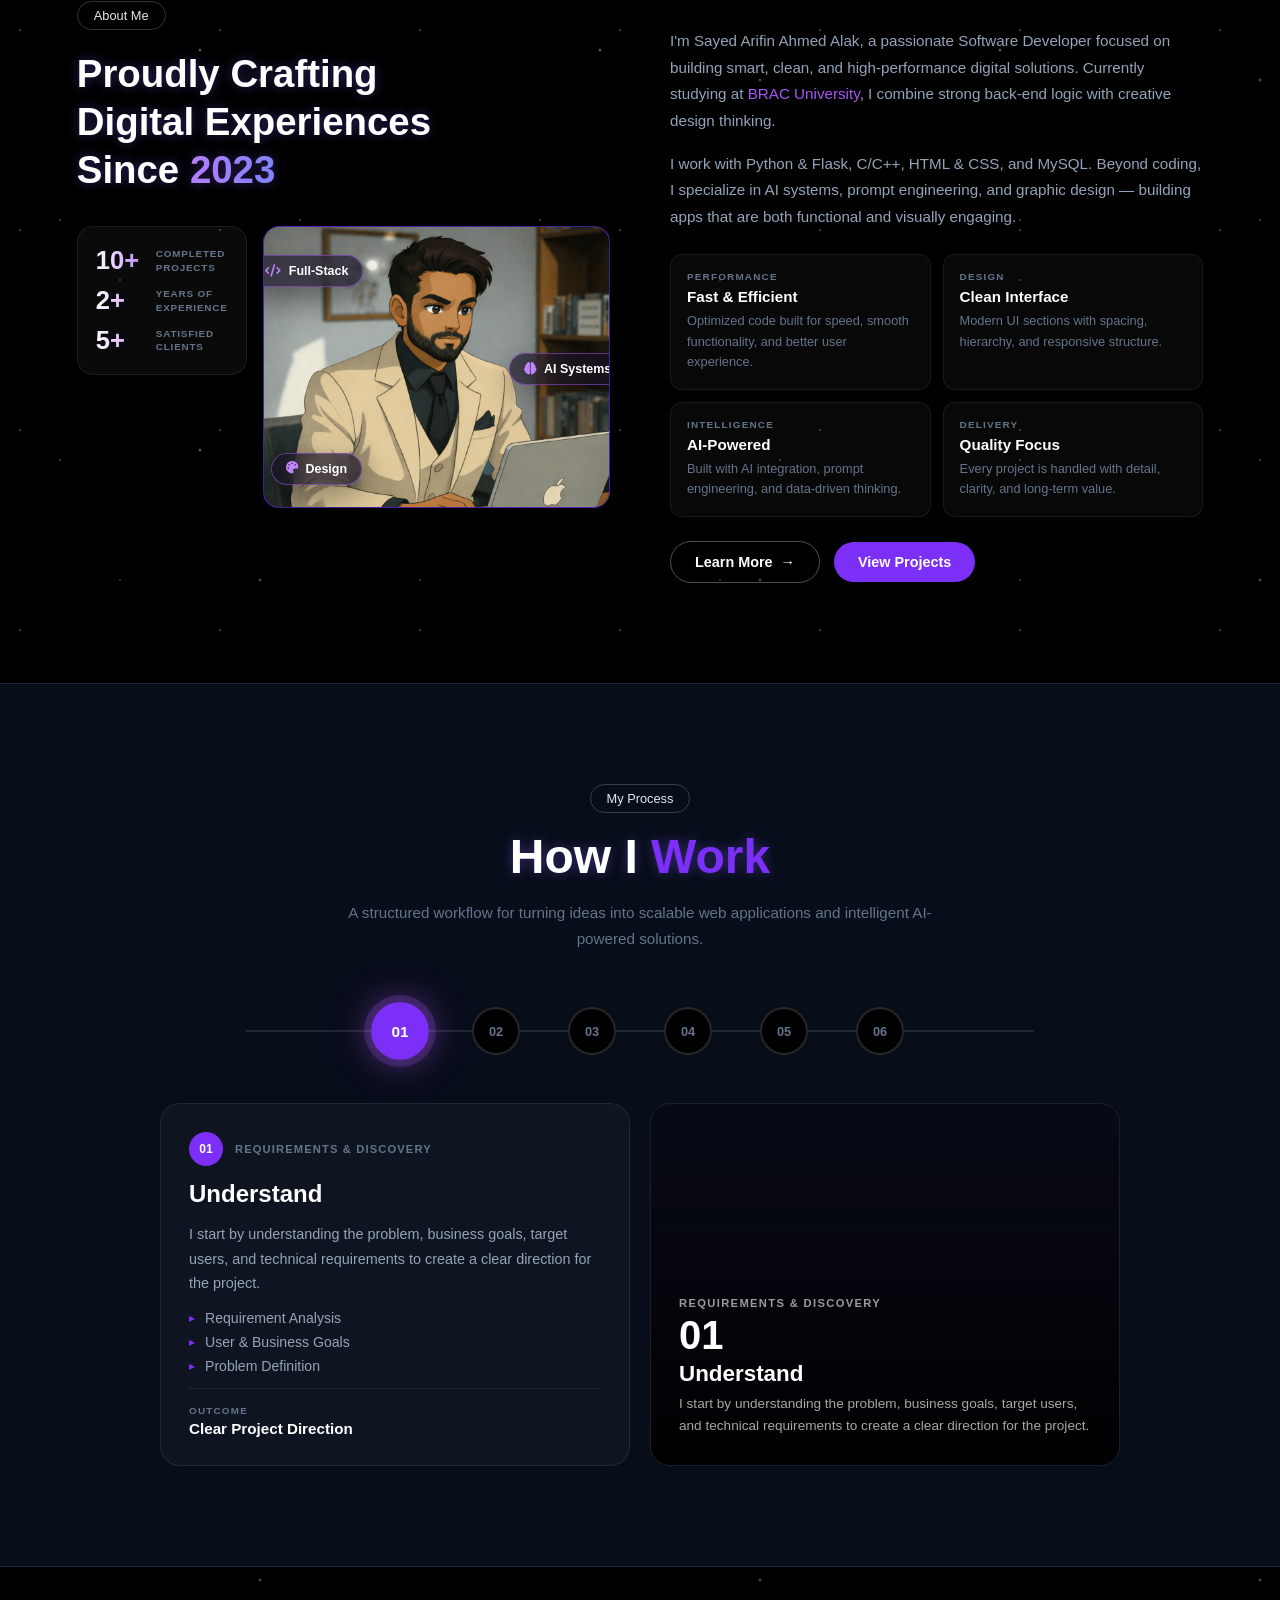
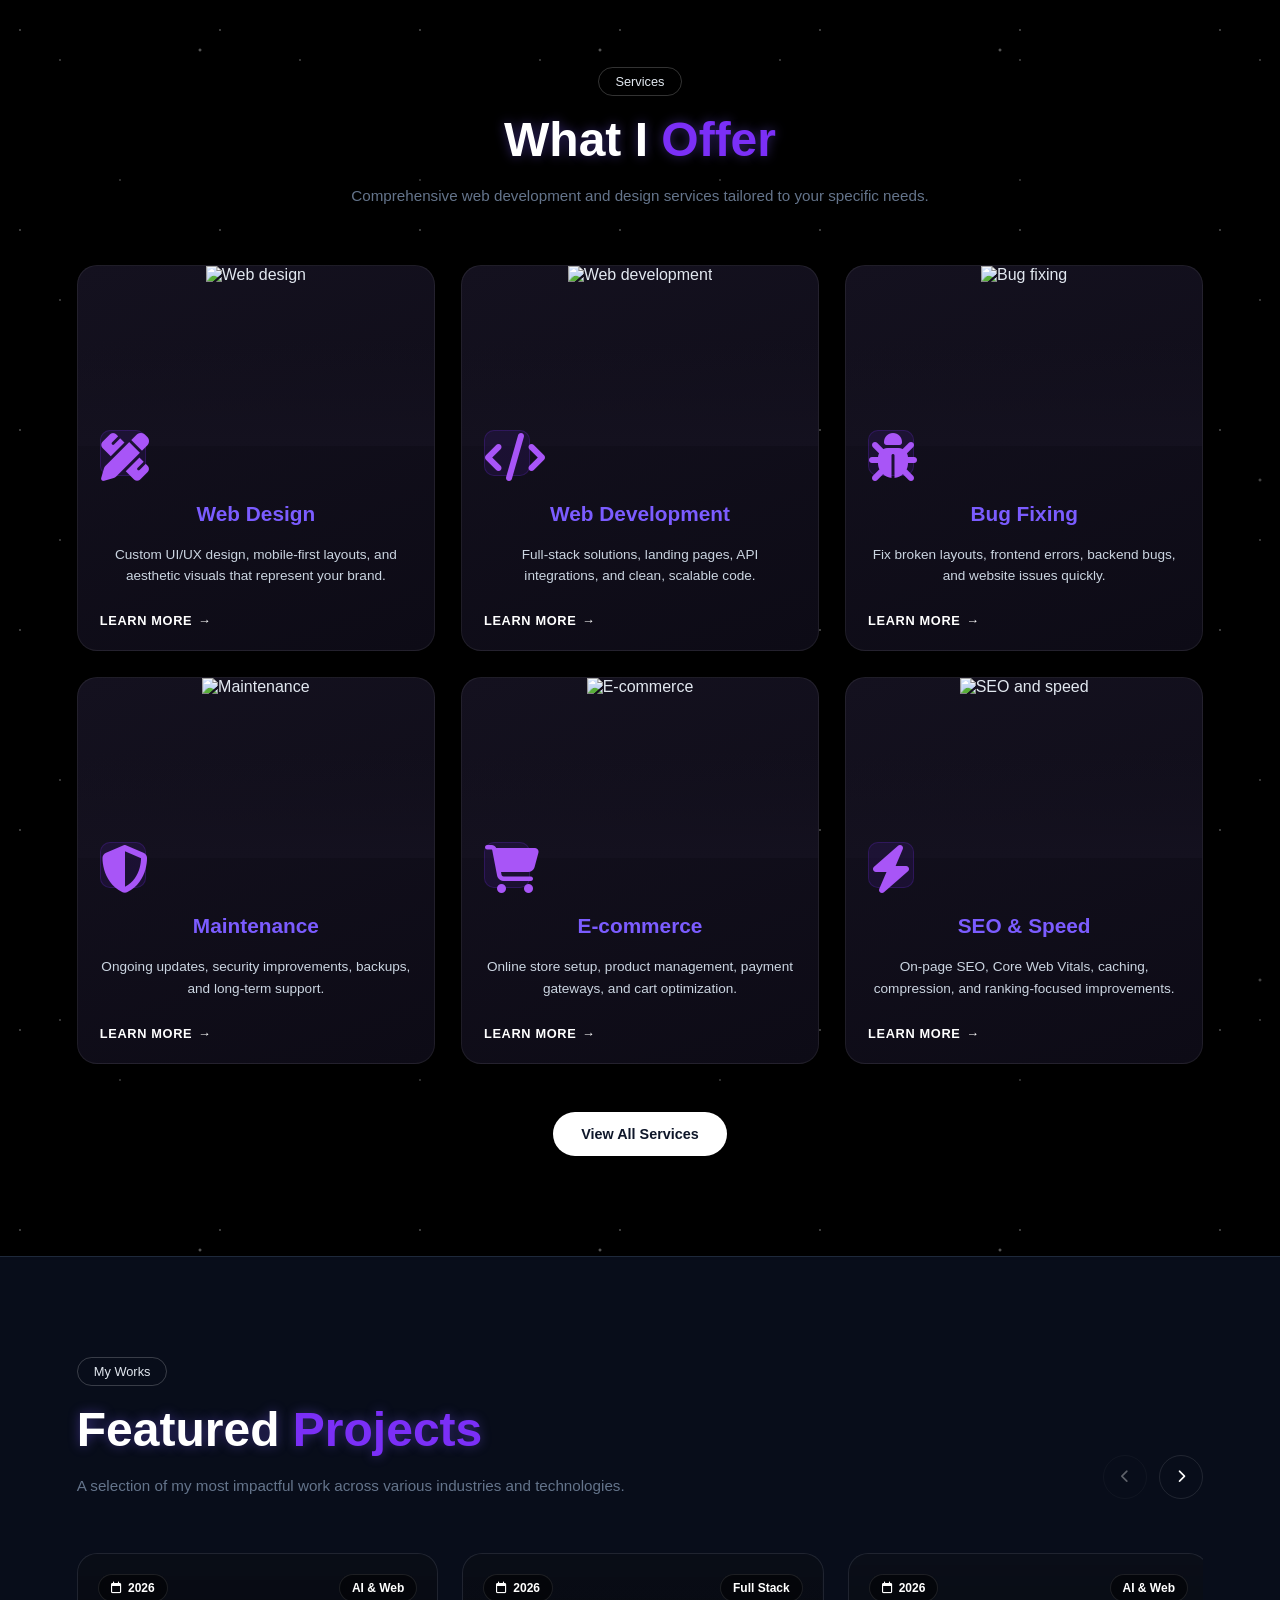
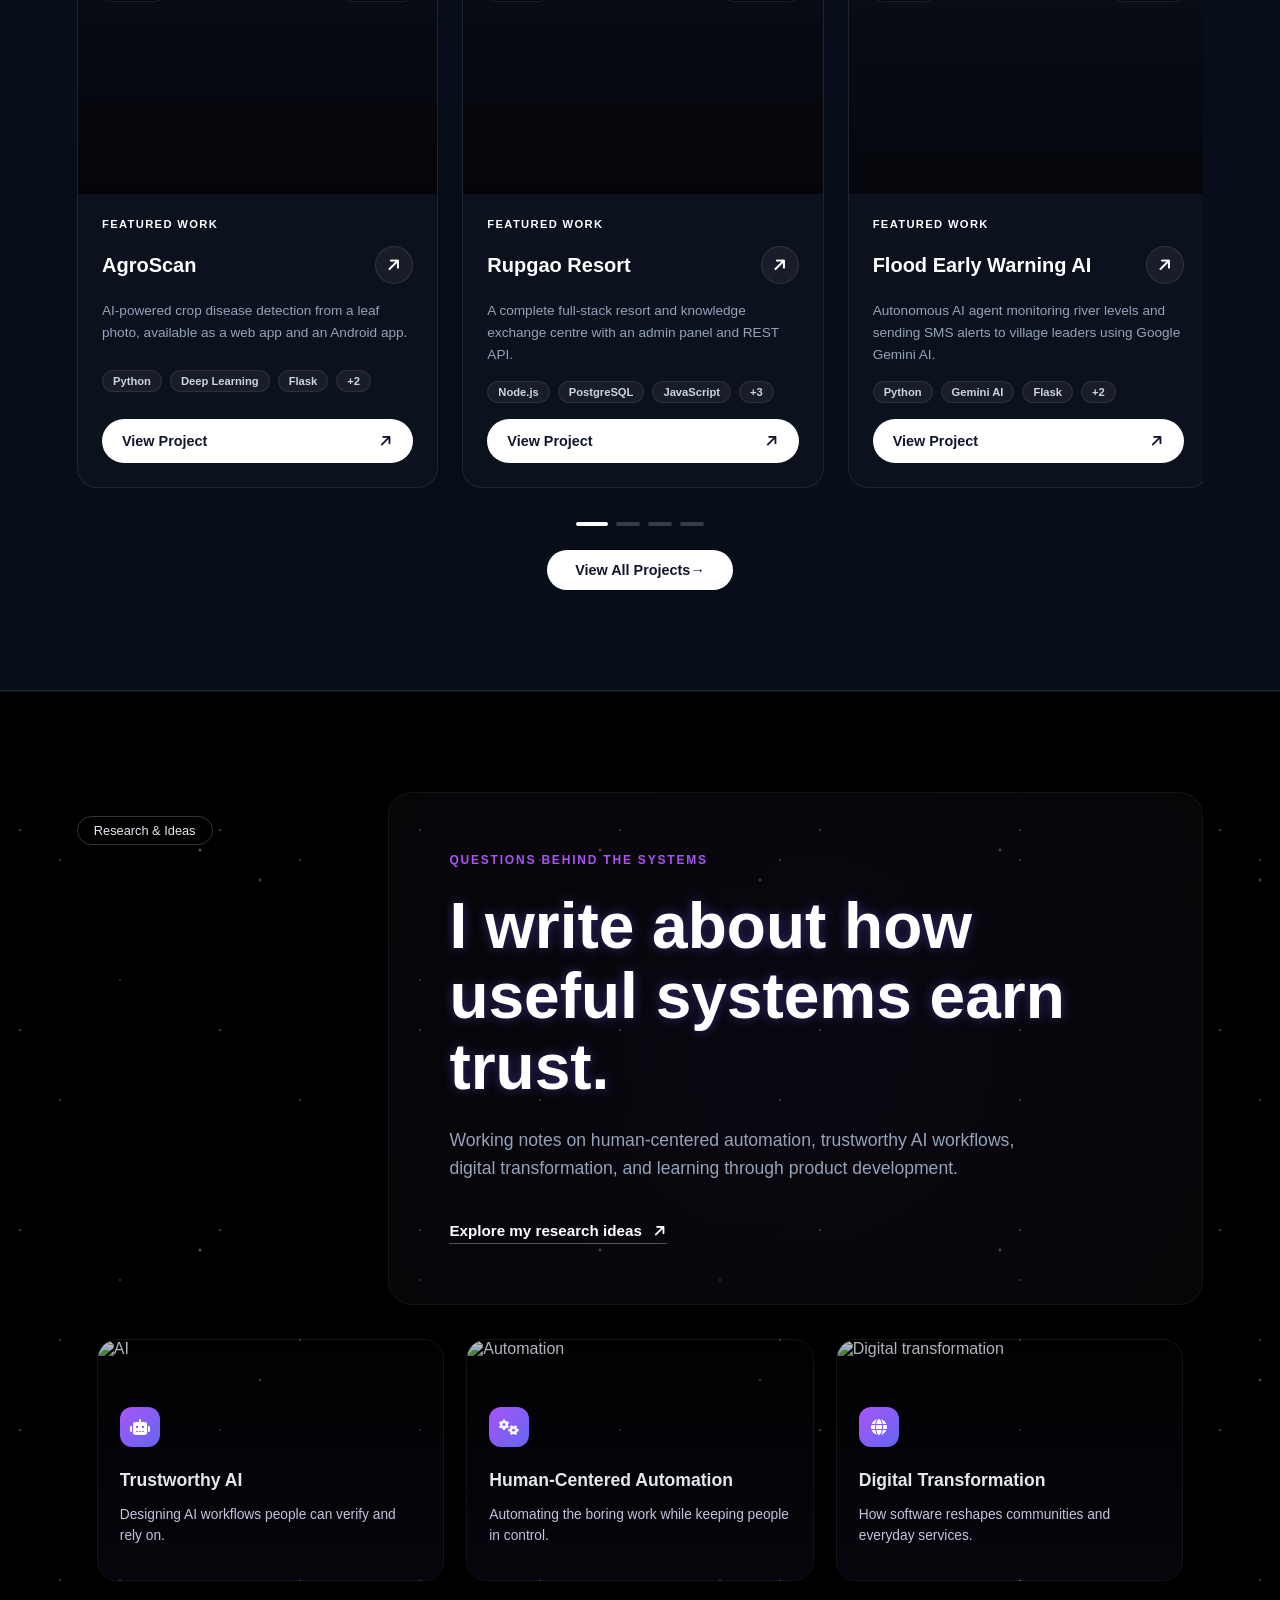
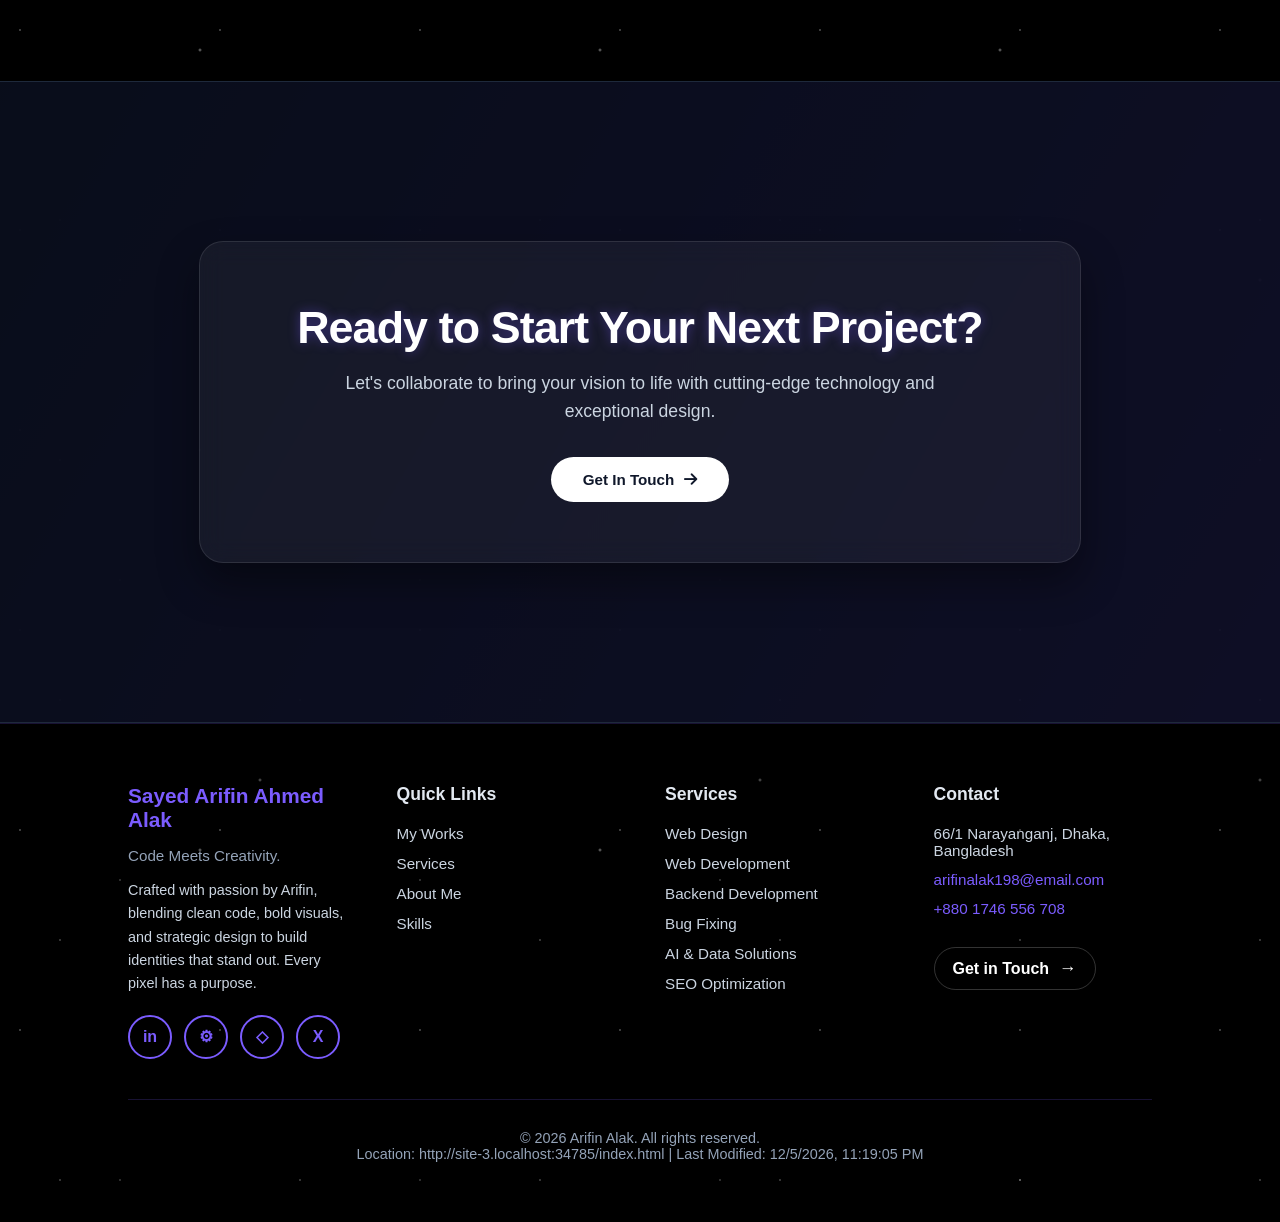
==== commit 624e00c7: "update" ====
--- a/index.html
+++ b/index.html
@@ -89,18 +89,14 @@
     <div class="marquee-section">
         <div class="marquee-track track-white" id="track1">
             <div class="marquee-inner">
-                <span>PASSIONATE ✦ INNOVATIVE ✦ DEDICATED ✦ CREATIVE ✦ PASSIONATE ✦ INNOVATIVE ✦ DEDICATED ✦ CREATIVE ✦
-                    PASSIONATE ✦ INNOVATIVE ✦ DEDICATED ✦ CREATIVE ✦</span>
-                <span aria-hidden="true">PASSIONATE ✦ INNOVATIVE ✦ DEDICATED ✦ CREATIVE ✦ PASSIONATE ✦ INNOVATIVE ✦
-                    DEDICATED ✦ CREATIVE ✦ PASSIONATE ✦ INNOVATIVE ✦ DEDICATED ✦ CREATIVE ✦</span>
+                <span>FULL-STACK DEVELOPMENT ✦ ARTIFICIAL INTELLIGENCE ✦ MACHINE LEARNING ✦ AUTOMATION ✦ AI AGENTS ✦ FULL-STACK DEVELOPMENT ✦ ARTIFICIAL INTELLIGENCE ✦ MACHINE LEARNING ✦ AUTOMATION ✦ AI AGENTS ✦ </span>
+                <span aria-hidden="true">FULL-STACK DEVELOPMENT ✦ ARTIFICIAL INTELLIGENCE ✦ MACHINE LEARNING ✦ AUTOMATION ✦ AI AGENTS ✦ FULL-STACK DEVELOPMENT ✦ ARTIFICIAL INTELLIGENCE ✦ MACHINE LEARNING ✦ AUTOMATION ✦ AI AGENTS ✦ </span>
             </div>
         </div>
         <div class="marquee-track track-purple" id="track2">
             <div class="marquee-inner marquee-reverse">
-                <span>CREATIVE ✦ DEDICATED ✦ VISIONARY ✦ BUILDER ✦ CREATIVE ✦ DEDICATED ✦ VISIONARY ✦ BUILDER ✦ CREATIVE
-                    ✦ DEDICATED ✦ VISIONARY ✦ BUILDER ✦</span>
-                <span aria-hidden="true">CREATIVE ✦ DEDICATED ✦ VISIONARY ✦ BUILDER ✦ CREATIVE ✦ DEDICATED ✦ VISIONARY ✦
-                    BUILDER ✦ CREATIVE ✦ DEDICATED ✦ VISIONARY ✦ BUILDER ✦</span>
+                <span>BUILD ✦ CREATE ✦ AUTOMATE ✦ ANALYZE ✦ INNOVATE ✦ ENGINEER ✦ BUILD ✦ CREATE ✦ AUTOMATE ✦ BUILD ✦ CREATE ✦ AUTOMATE ✦ ANALYZE ✦ INNOVATE ✦ ENGINEER ✦ BUILD ✦ CREATE ✦ AUTOMATE ✦ </span>
+                <span aria-hidden="true">BUILD ✦ CREATE ✦ AUTOMATE ✦ ANALYZE ✦ INNOVATE ✦ ENGINEER ✦ BUILD ✦ CREATE ✦ AUTOMATE ✦ BUILD ✦ CREATE ✦ AUTOMATE ✦ ANALYZE ✦ INNOVATE ✦ ENGINEER ✦ BUILD ✦ CREATE ✦ AUTOMATE ✦ </span>
             </div>
         </div>
     </div>
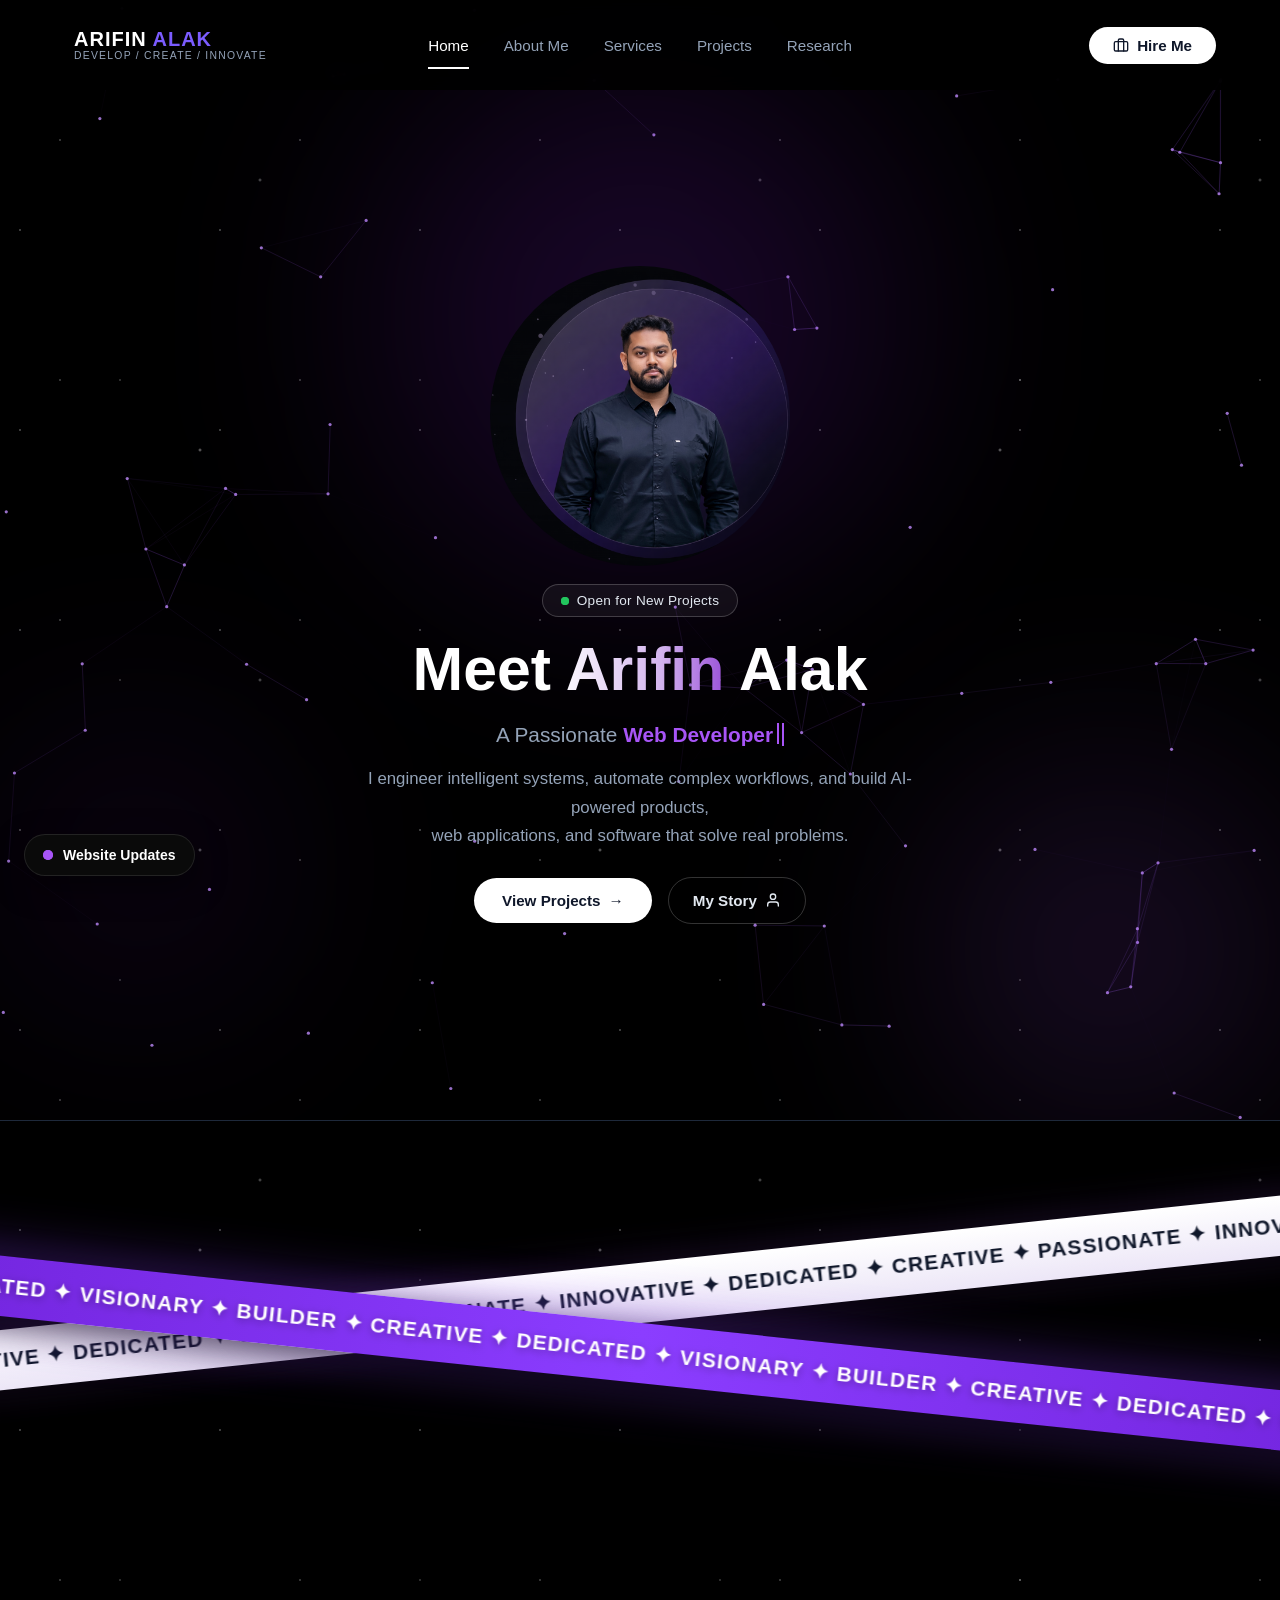
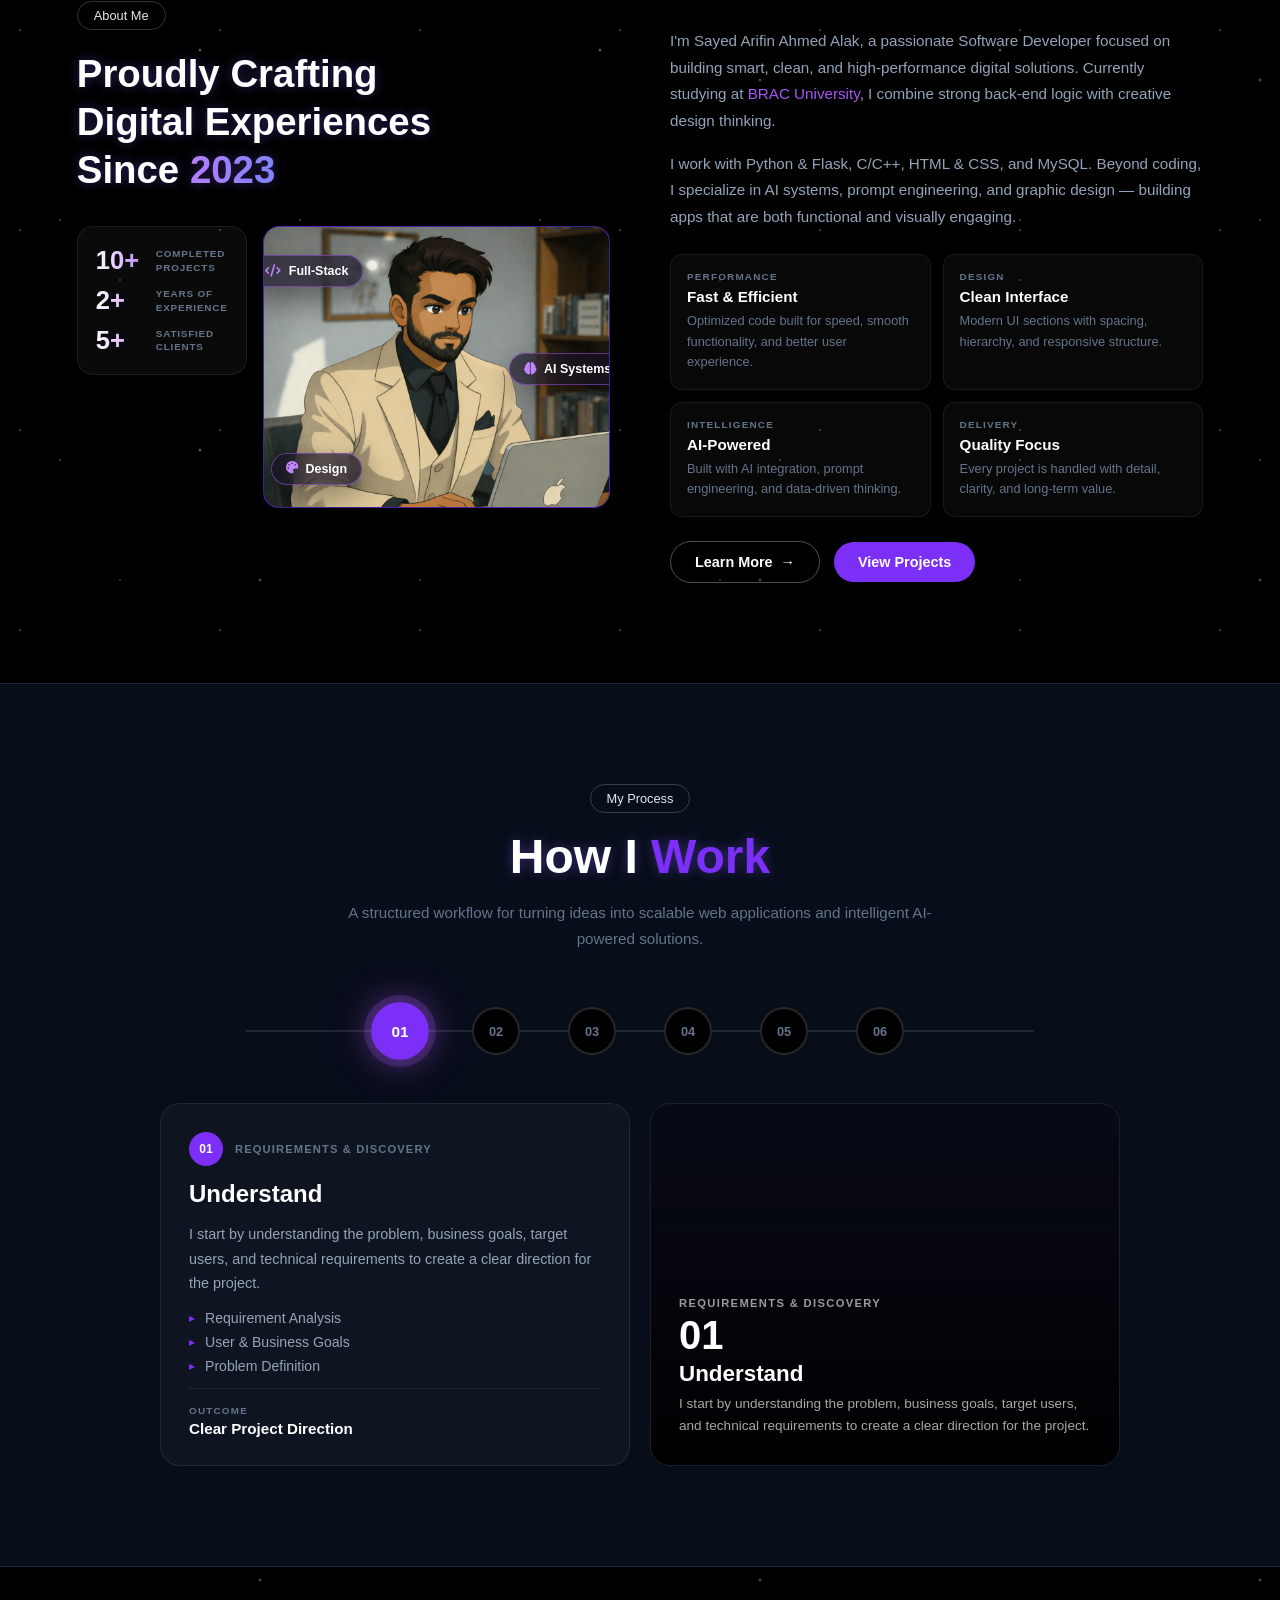
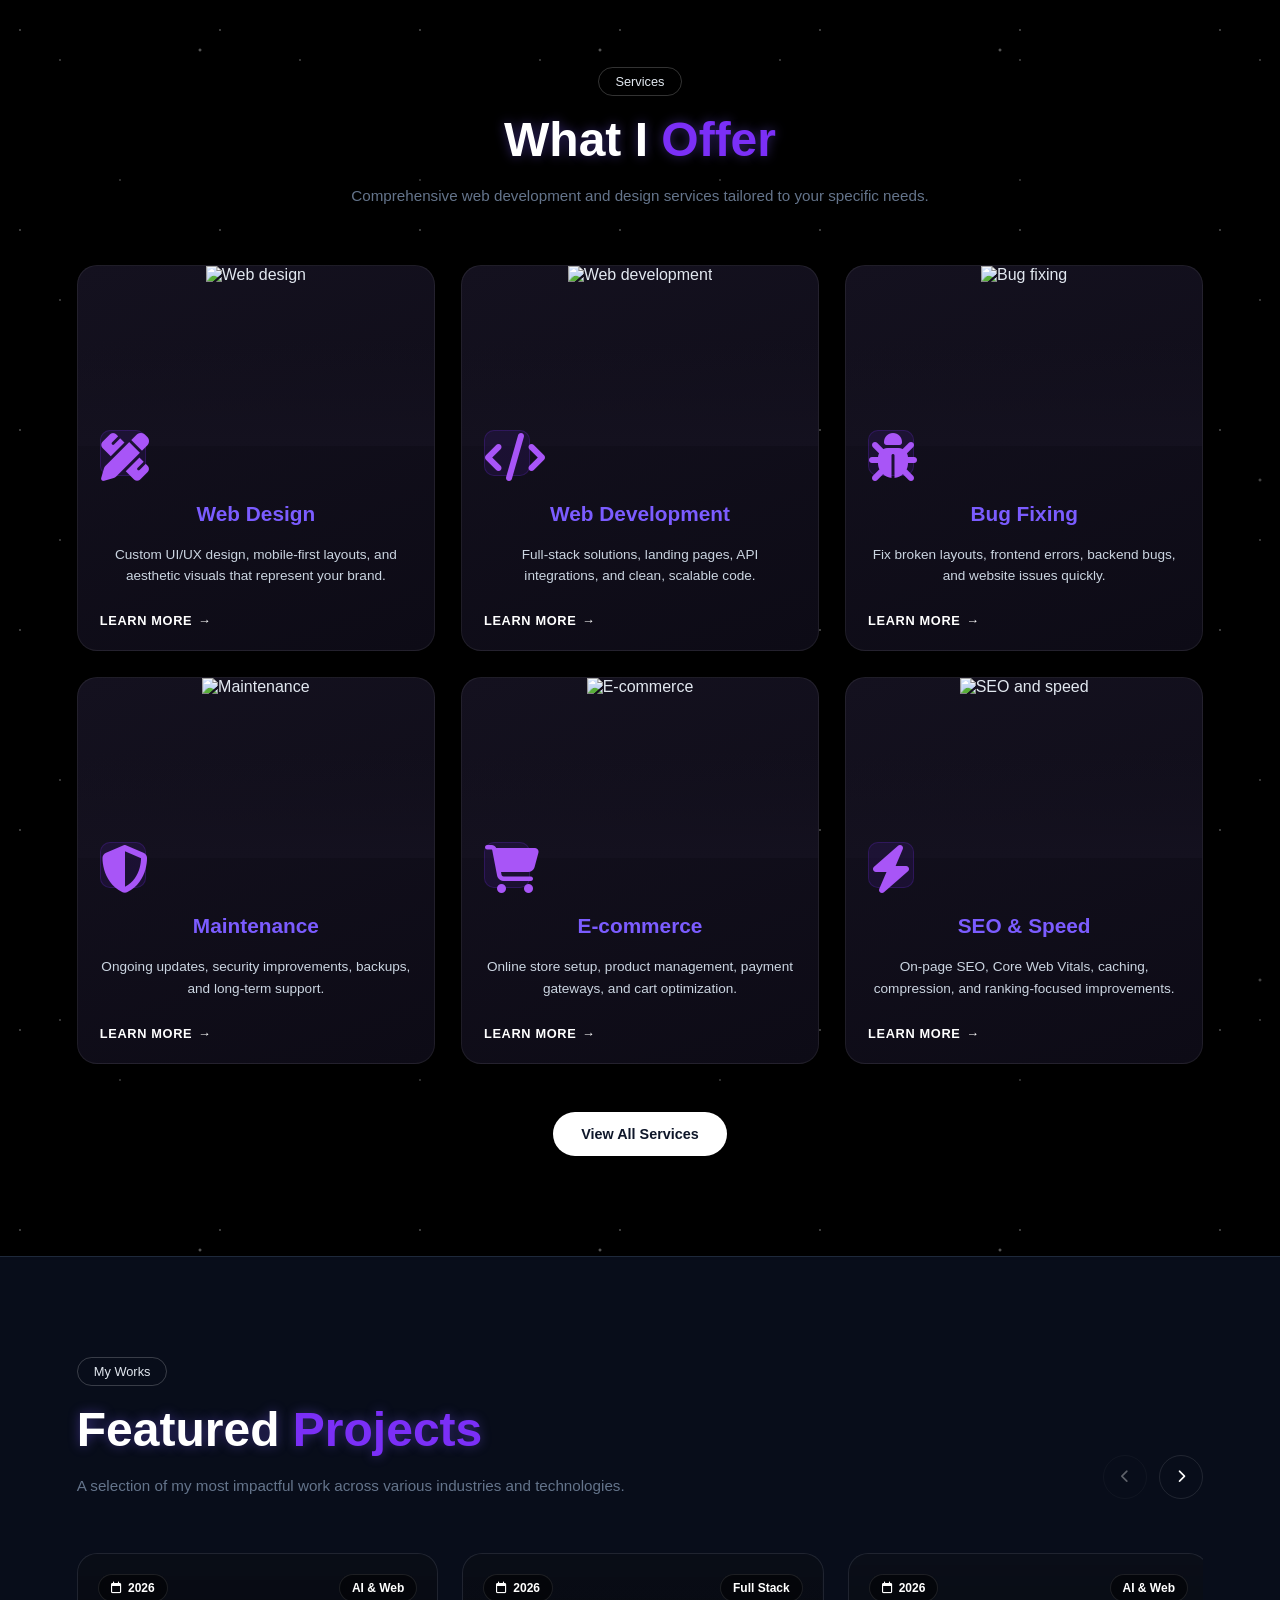
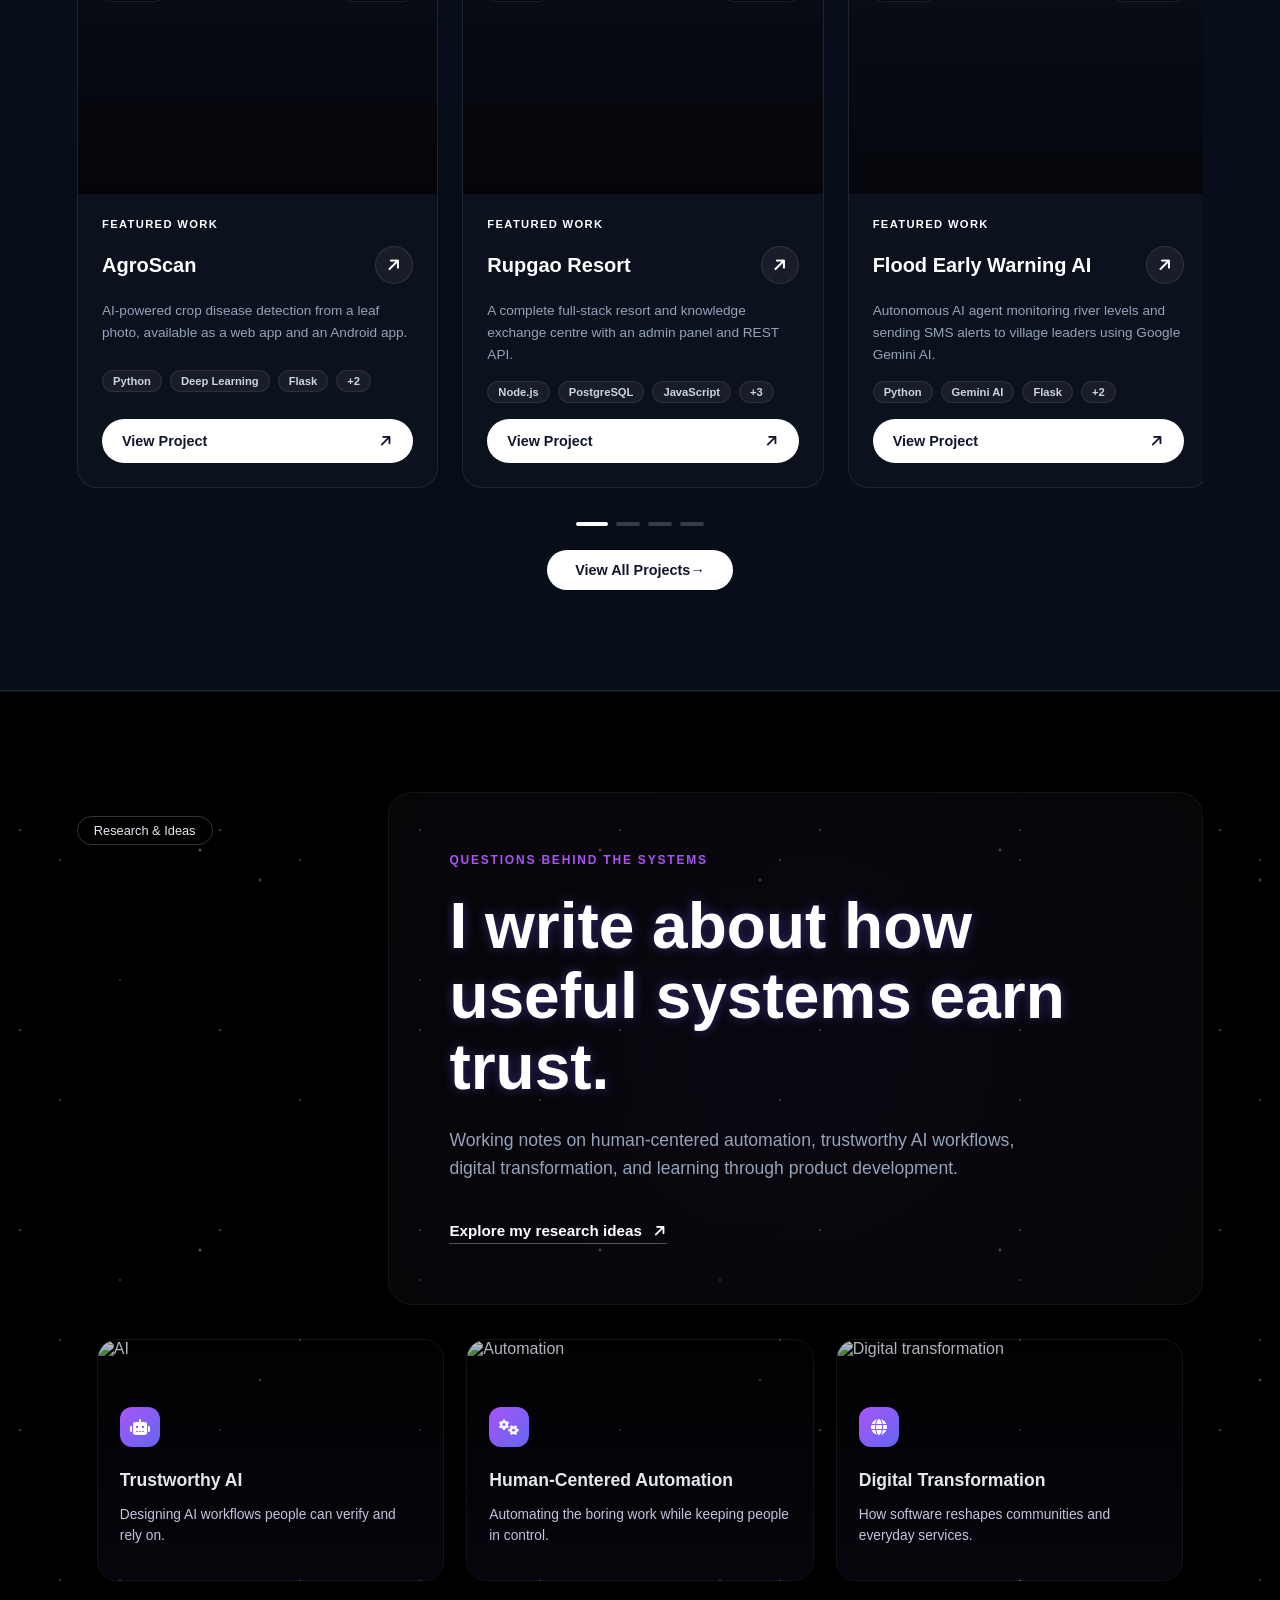
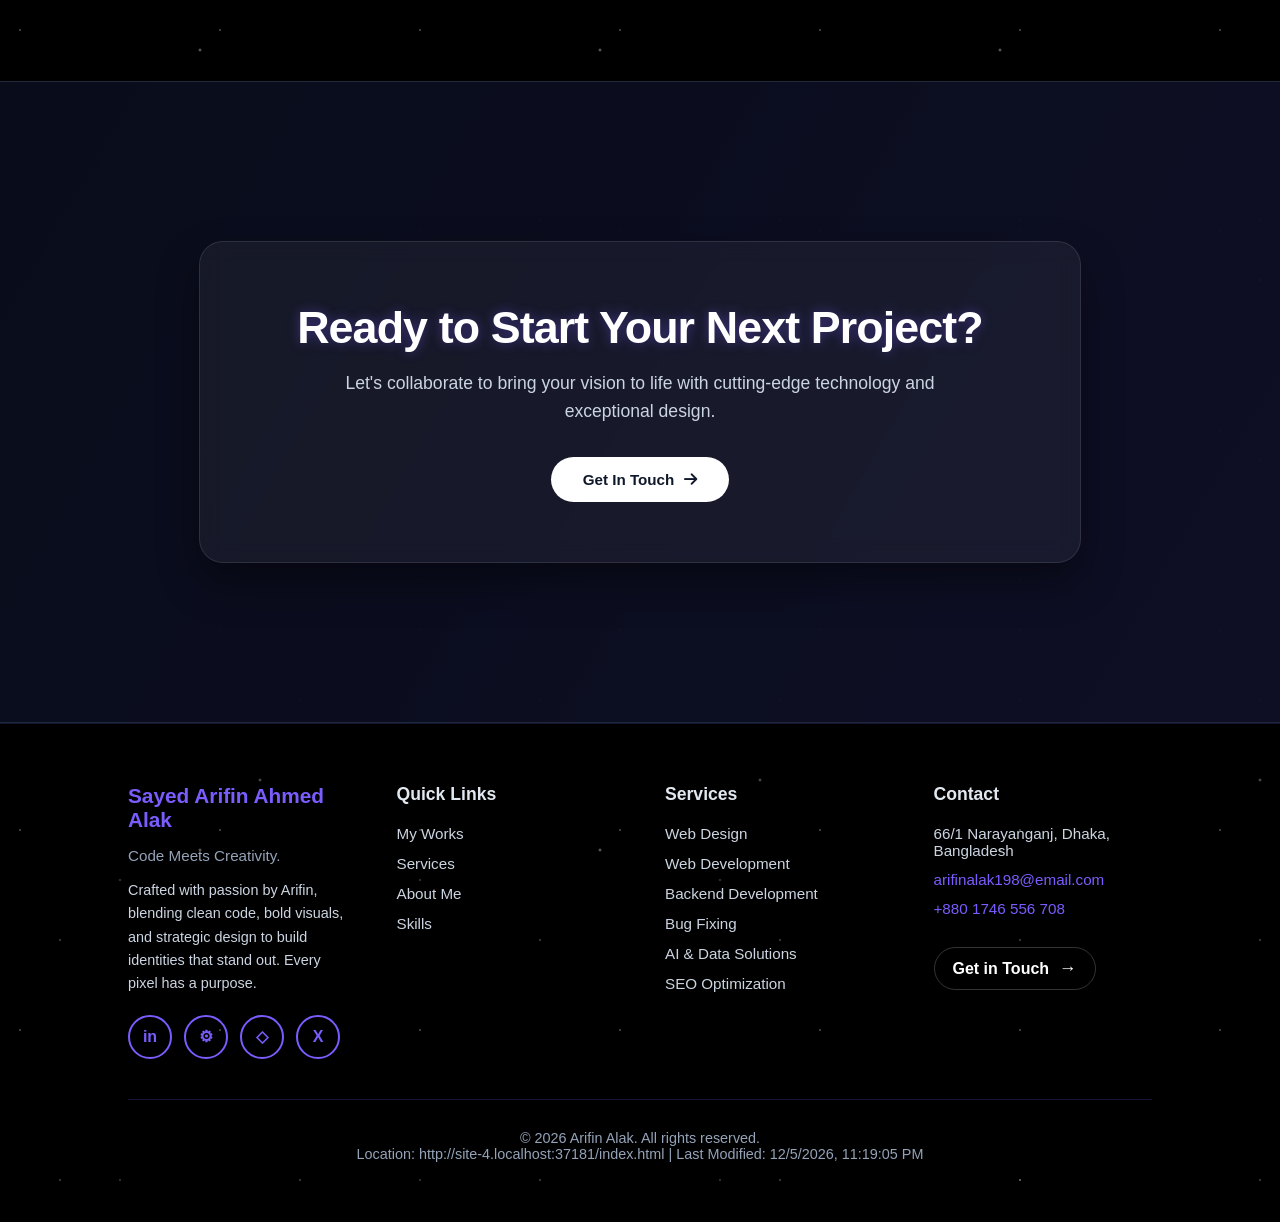
==== commit 3a5621d1: "rejected" ====
--- a/index.html
+++ b/index.html
@@ -89,14 +89,18 @@
     <div class="marquee-section">
         <div class="marquee-track track-white" id="track1">
             <div class="marquee-inner">
-                <span>FULL-STACK DEVELOPMENT ✦ ARTIFICIAL INTELLIGENCE ✦ MACHINE LEARNING ✦ AUTOMATION ✦ AI AGENTS ✦ FULL-STACK DEVELOPMENT ✦ ARTIFICIAL INTELLIGENCE ✦ MACHINE LEARNING ✦ AUTOMATION ✦ AI AGENTS ✦ </span>
-                <span aria-hidden="true">FULL-STACK DEVELOPMENT ✦ ARTIFICIAL INTELLIGENCE ✦ MACHINE LEARNING ✦ AUTOMATION ✦ AI AGENTS ✦ FULL-STACK DEVELOPMENT ✦ ARTIFICIAL INTELLIGENCE ✦ MACHINE LEARNING ✦ AUTOMATION ✦ AI AGENTS ✦ </span>
+                <span>PASSIONATE ✦ INNOVATIVE ✦ DEDICATED ✦ CREATIVE ✦ PASSIONATE ✦ INNOVATIVE ✦ DEDICATED ✦ CREATIVE ✦
+                    PASSIONATE ✦ INNOVATIVE ✦ DEDICATED ✦ CREATIVE ✦</span>
+                <span aria-hidden="true">PASSIONATE ✦ INNOVATIVE ✦ DEDICATED ✦ CREATIVE ✦ PASSIONATE ✦ INNOVATIVE ✦
+                    DEDICATED ✦ CREATIVE ✦ PASSIONATE ✦ INNOVATIVE ✦ DEDICATED ✦ CREATIVE ✦</span>
             </div>
         </div>
         <div class="marquee-track track-purple" id="track2">
             <div class="marquee-inner marquee-reverse">
-                <span>BUILD ✦ CREATE ✦ AUTOMATE ✦ ANALYZE ✦ INNOVATE ✦ ENGINEER ✦ BUILD ✦ CREATE ✦ AUTOMATE ✦ BUILD ✦ CREATE ✦ AUTOMATE ✦ ANALYZE ✦ INNOVATE ✦ ENGINEER ✦ BUILD ✦ CREATE ✦ AUTOMATE ✦ </span>
-                <span aria-hidden="true">BUILD ✦ CREATE ✦ AUTOMATE ✦ ANALYZE ✦ INNOVATE ✦ ENGINEER ✦ BUILD ✦ CREATE ✦ AUTOMATE ✦ BUILD ✦ CREATE ✦ AUTOMATE ✦ ANALYZE ✦ INNOVATE ✦ ENGINEER ✦ BUILD ✦ CREATE ✦ AUTOMATE ✦ </span>
+                <span>CREATIVE ✦ DEDICATED ✦ VISIONARY ✦ BUILDER ✦ CREATIVE ✦ DEDICATED ✦ VISIONARY ✦ BUILDER ✦ CREATIVE
+                    ✦ DEDICATED ✦ VISIONARY ✦ BUILDER ✦</span>
+                <span aria-hidden="true">CREATIVE ✦ DEDICATED ✦ VISIONARY ✦ BUILDER ✦ CREATIVE ✦ DEDICATED ✦ VISIONARY ✦
+                    BUILDER ✦ CREATIVE ✦ DEDICATED ✦ VISIONARY ✦ BUILDER ✦</span>
             </div>
         </div>
     </div>
@@ -364,7 +368,8 @@
                                 admin panel and REST API.</p>
                             <div class="fp-tech-tags">
                                 <span>Node.js</span><span>PostgreSQL</span><span>JavaScript</span><span
-                                    class="fp-tech-more">+3</span></div>
+                                    class="fp-tech-more">+3</span>
+                            </div>
                             <a href="project-details.html?id=1" class="fp-view-btn">View Project <i
                                     class="fa-solid fa-arrow-right" style="transform: rotate(-45deg);"></i></a>
                         </div>
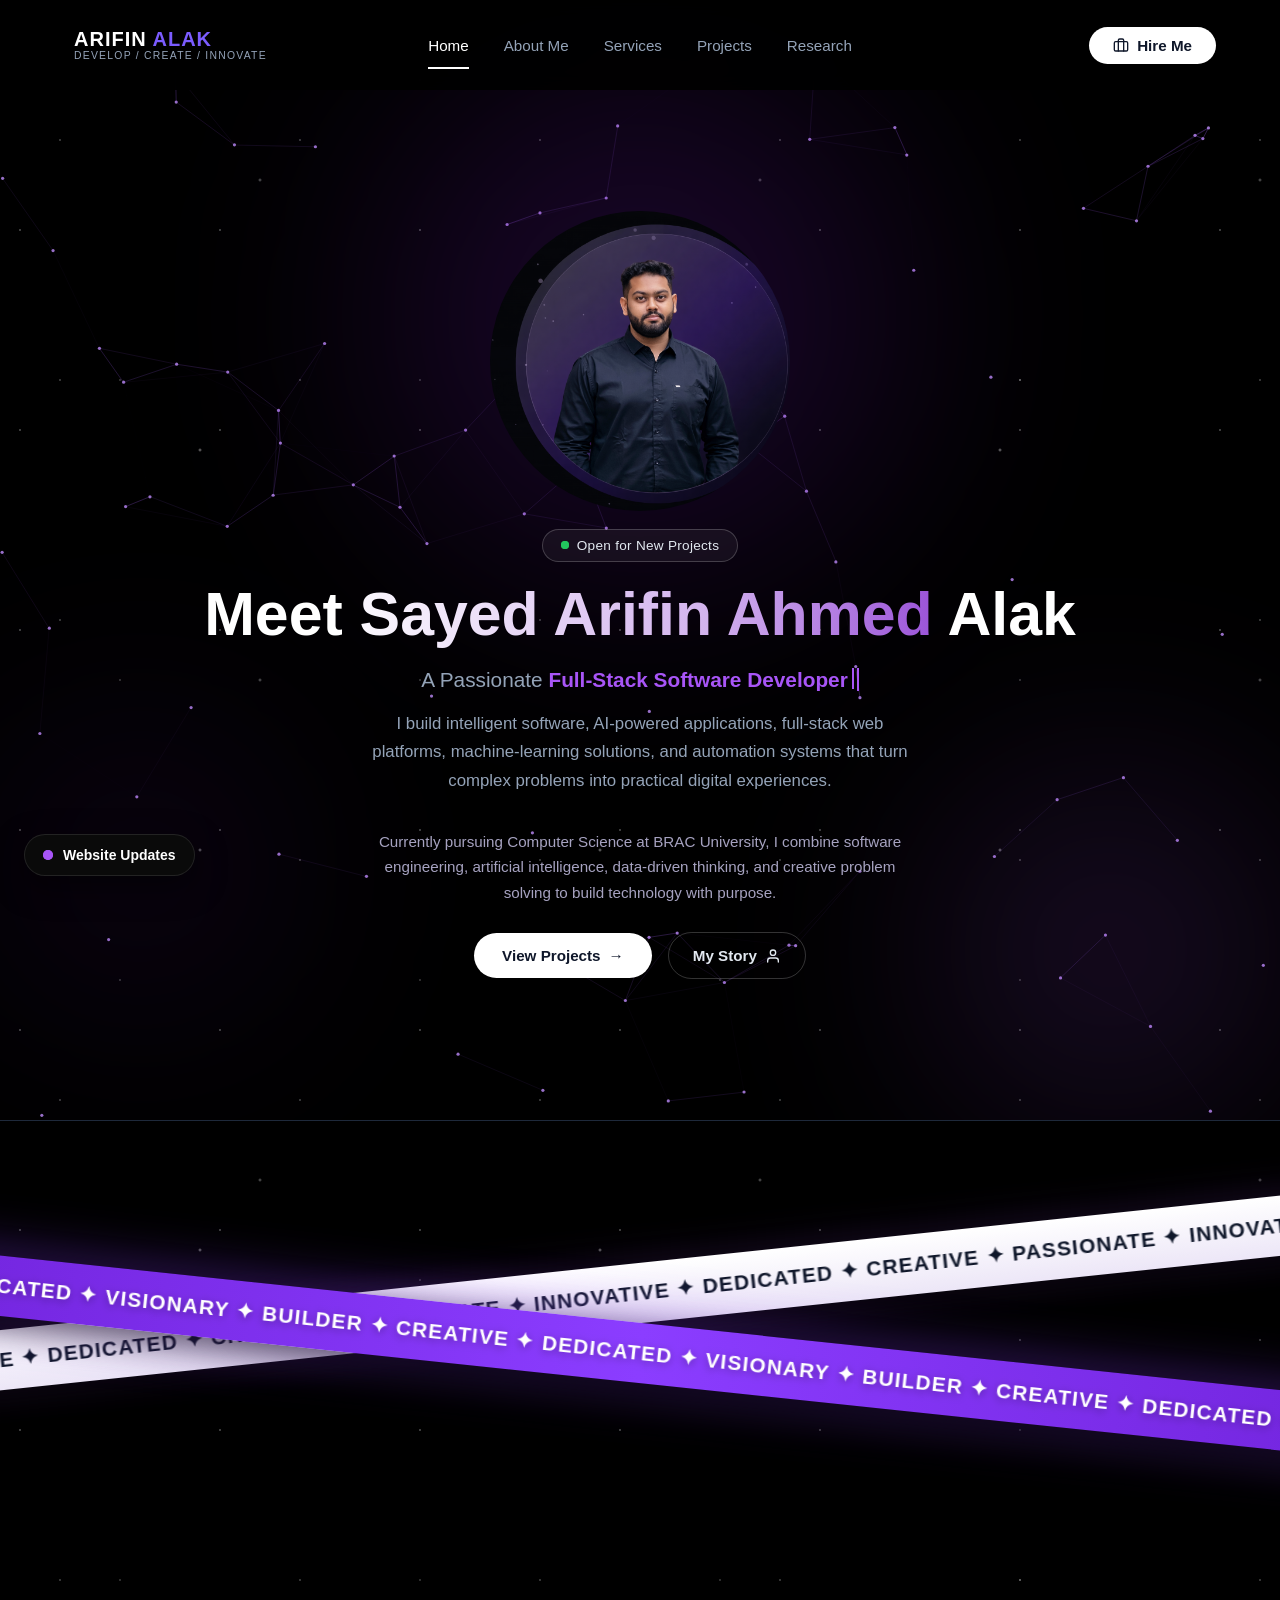
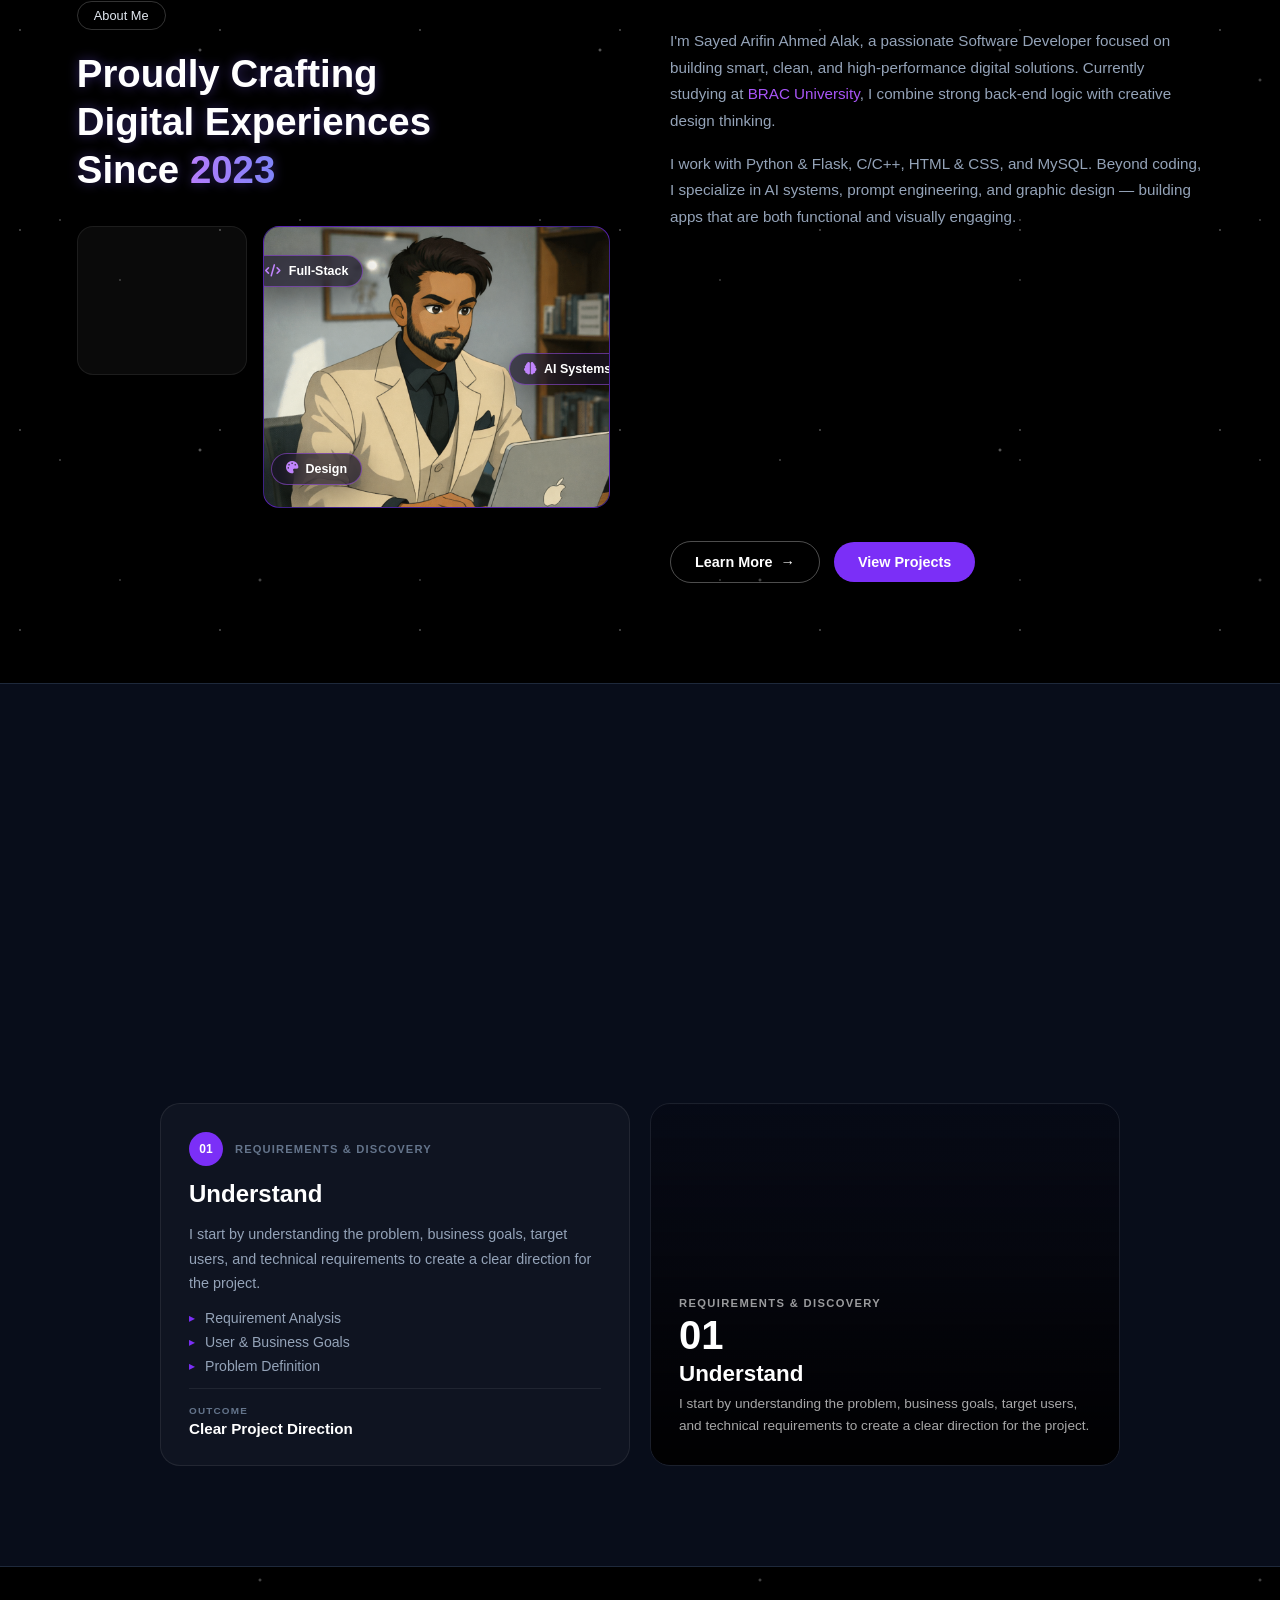
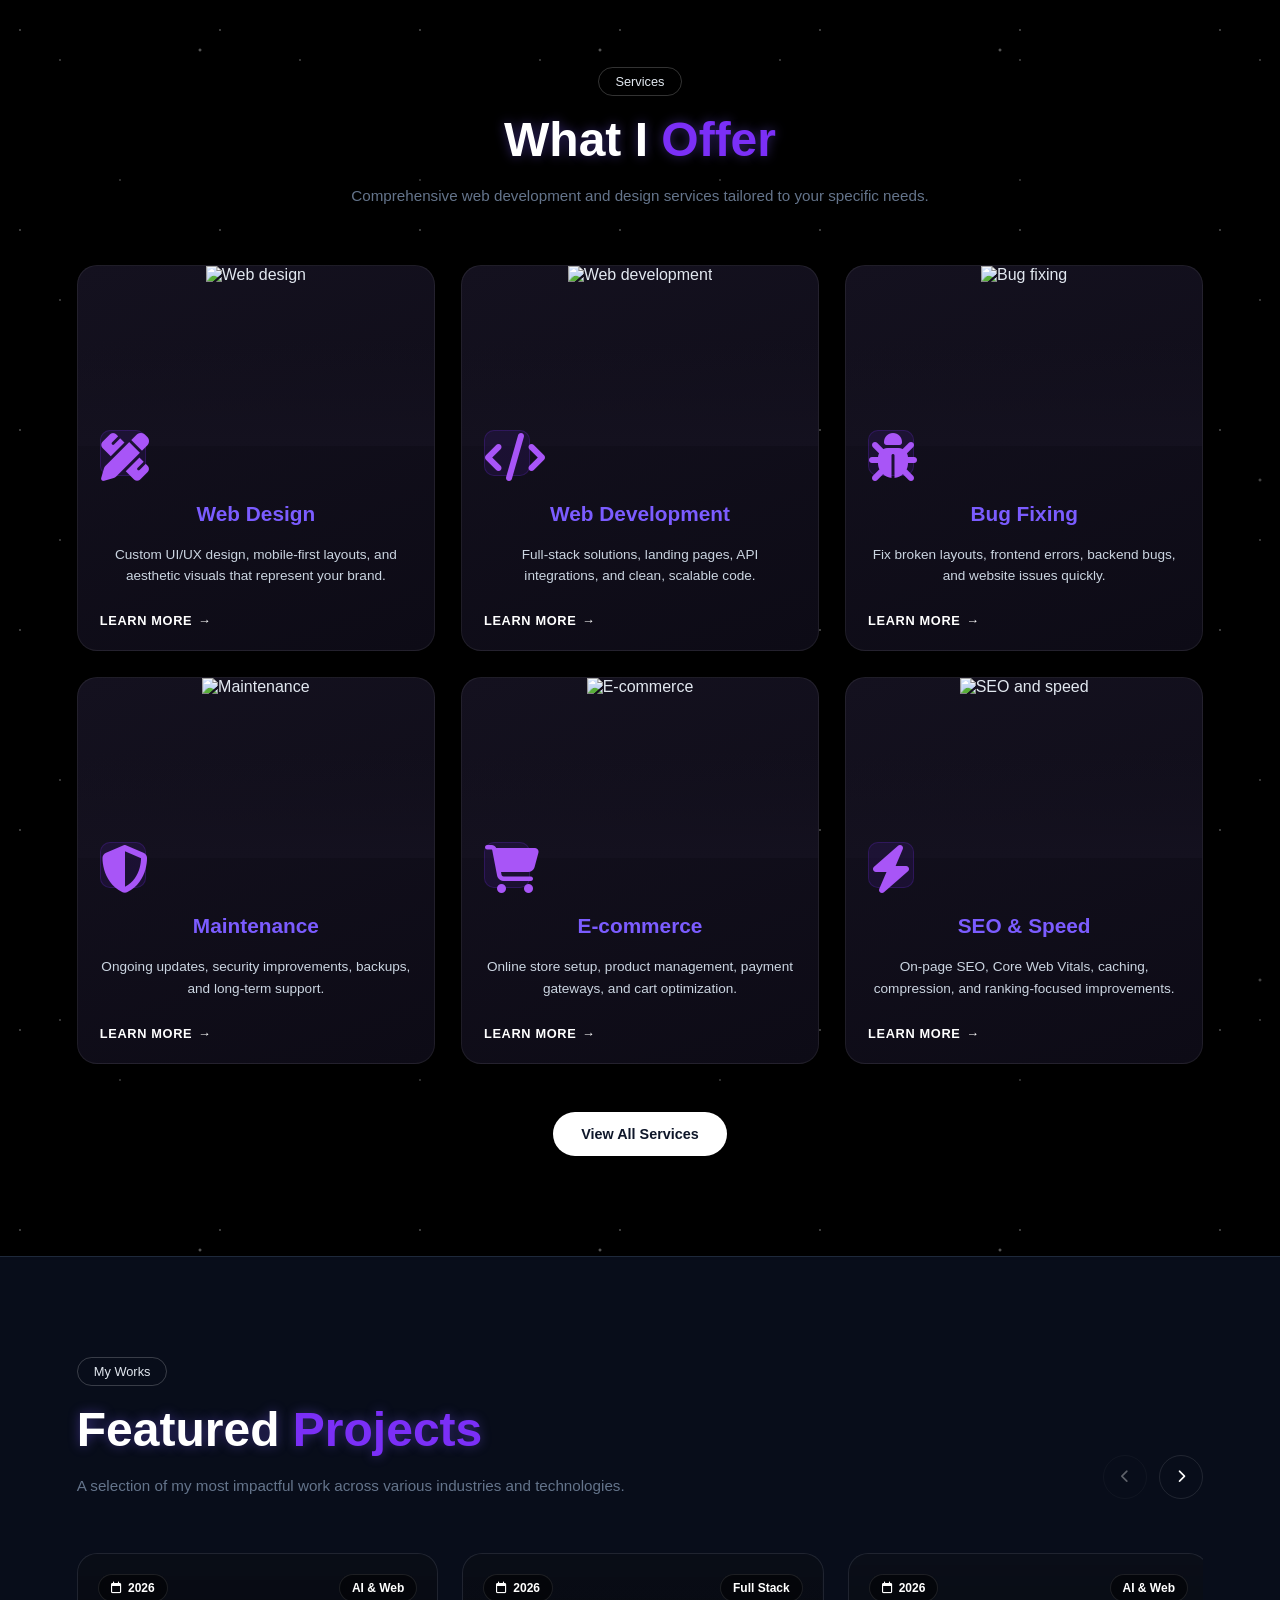
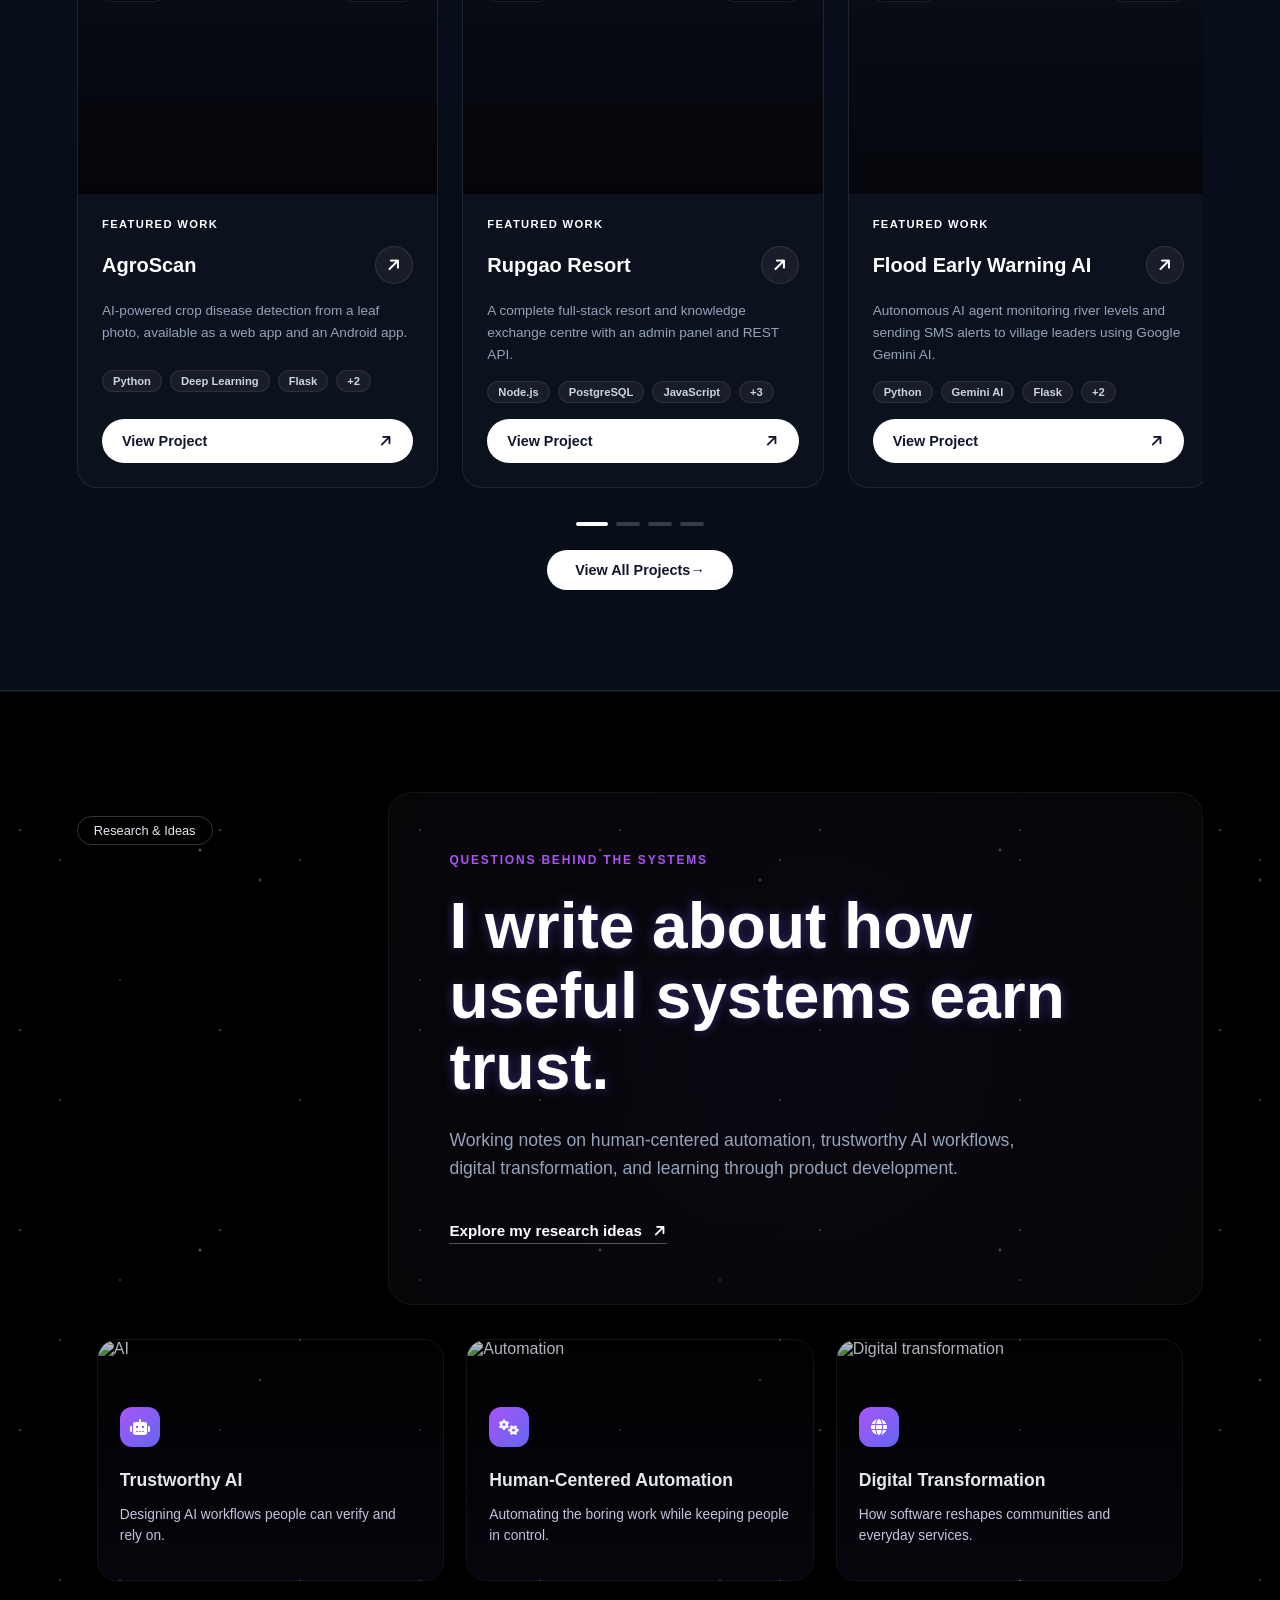
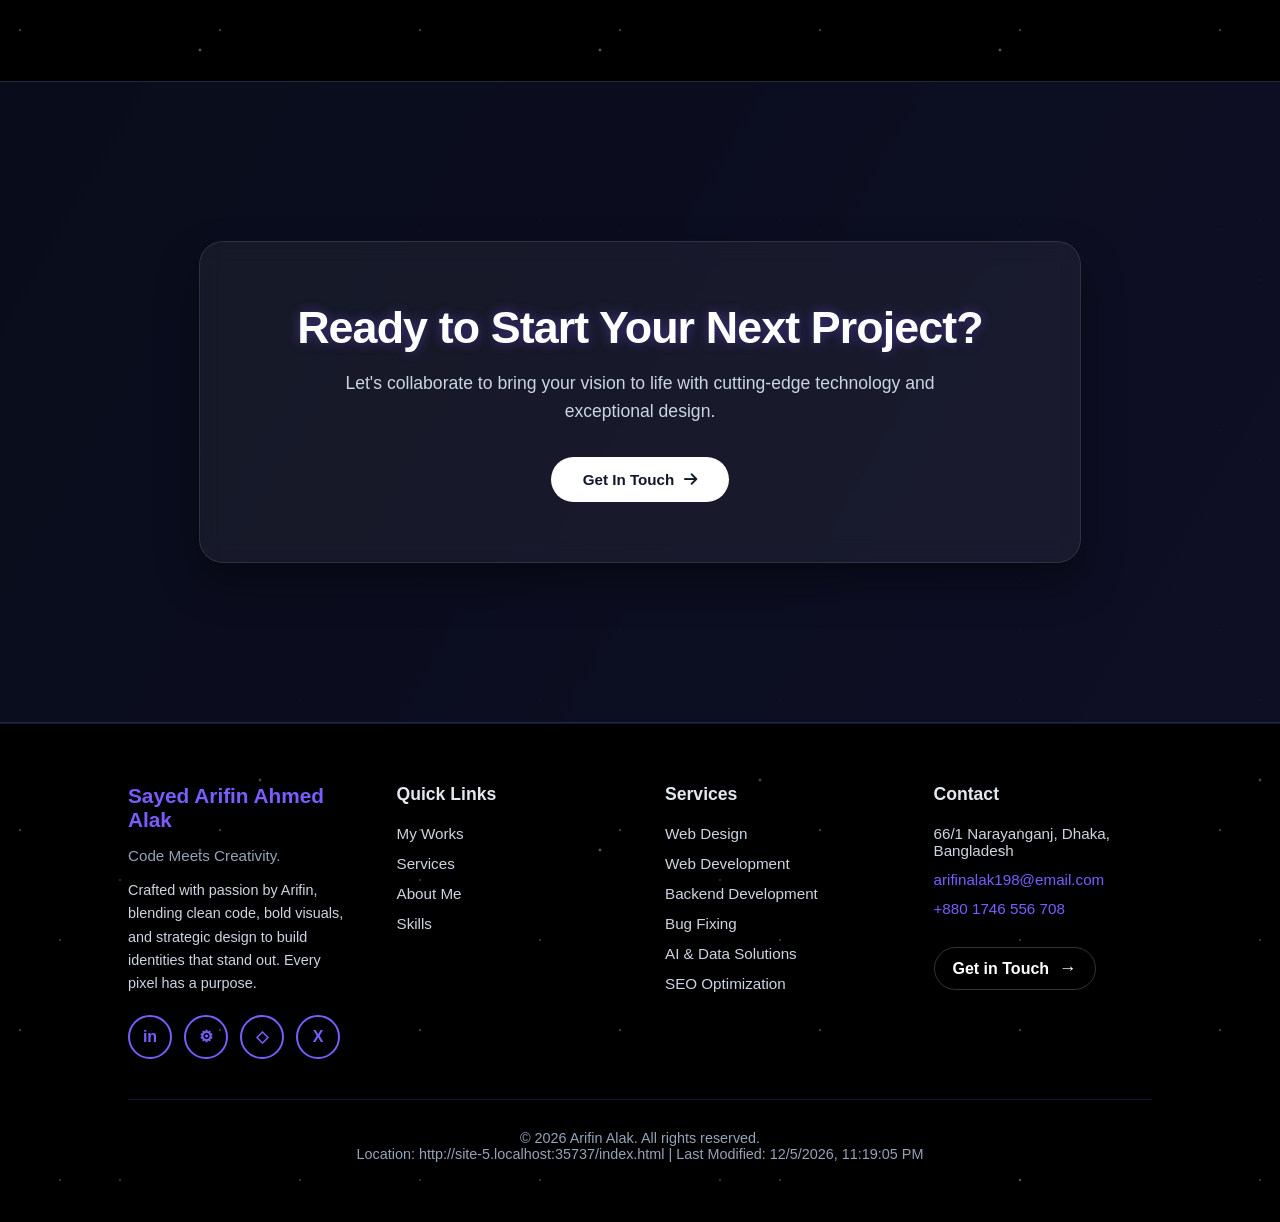
==== commit ef45243a: "update" ====
--- a/index.html
+++ b/index.html
@@ -65,12 +65,12 @@
             Open for New Projects
         </div>
 
-        <h1 class="hero-heading">Meet <span class="hero-name"> Arifin</span> Alak</h1>
+        <h1 class="hero-heading">Meet <span class="hero-name"> Sayed Arifin Ahmed</span> Alak</h1>
 
         <p class="hero-subtitle">A Passionate <span class="hero-typewriter" id="typewriter"></span></p>
 
-        <p class="hero-desc">I engineer intelligent systems, automate complex workflows, and build AI-powered
-            products,<br>web applications, and software that solve real problems.</p>
+        <p class="hero-desc">I build intelligent software, AI-powered applications, full-stack web platforms, machine-learning solutions, and automation systems that turn complex problems into practical digital experiences.</p>
+        <p class="hero-desc" style="margin-top: 15px; font-size: 0.95em; color: #a6a2c0;">Currently pursuing Computer Science at BRAC University, I combine software engineering, artificial intelligence, data-driven thinking, and creative problem solving to build technology with purpose.</p>
 
         <div class="hero-cta">
             <a href="portfolio.html" class="hero-btn-primary">View Projects <span>→</span></a>
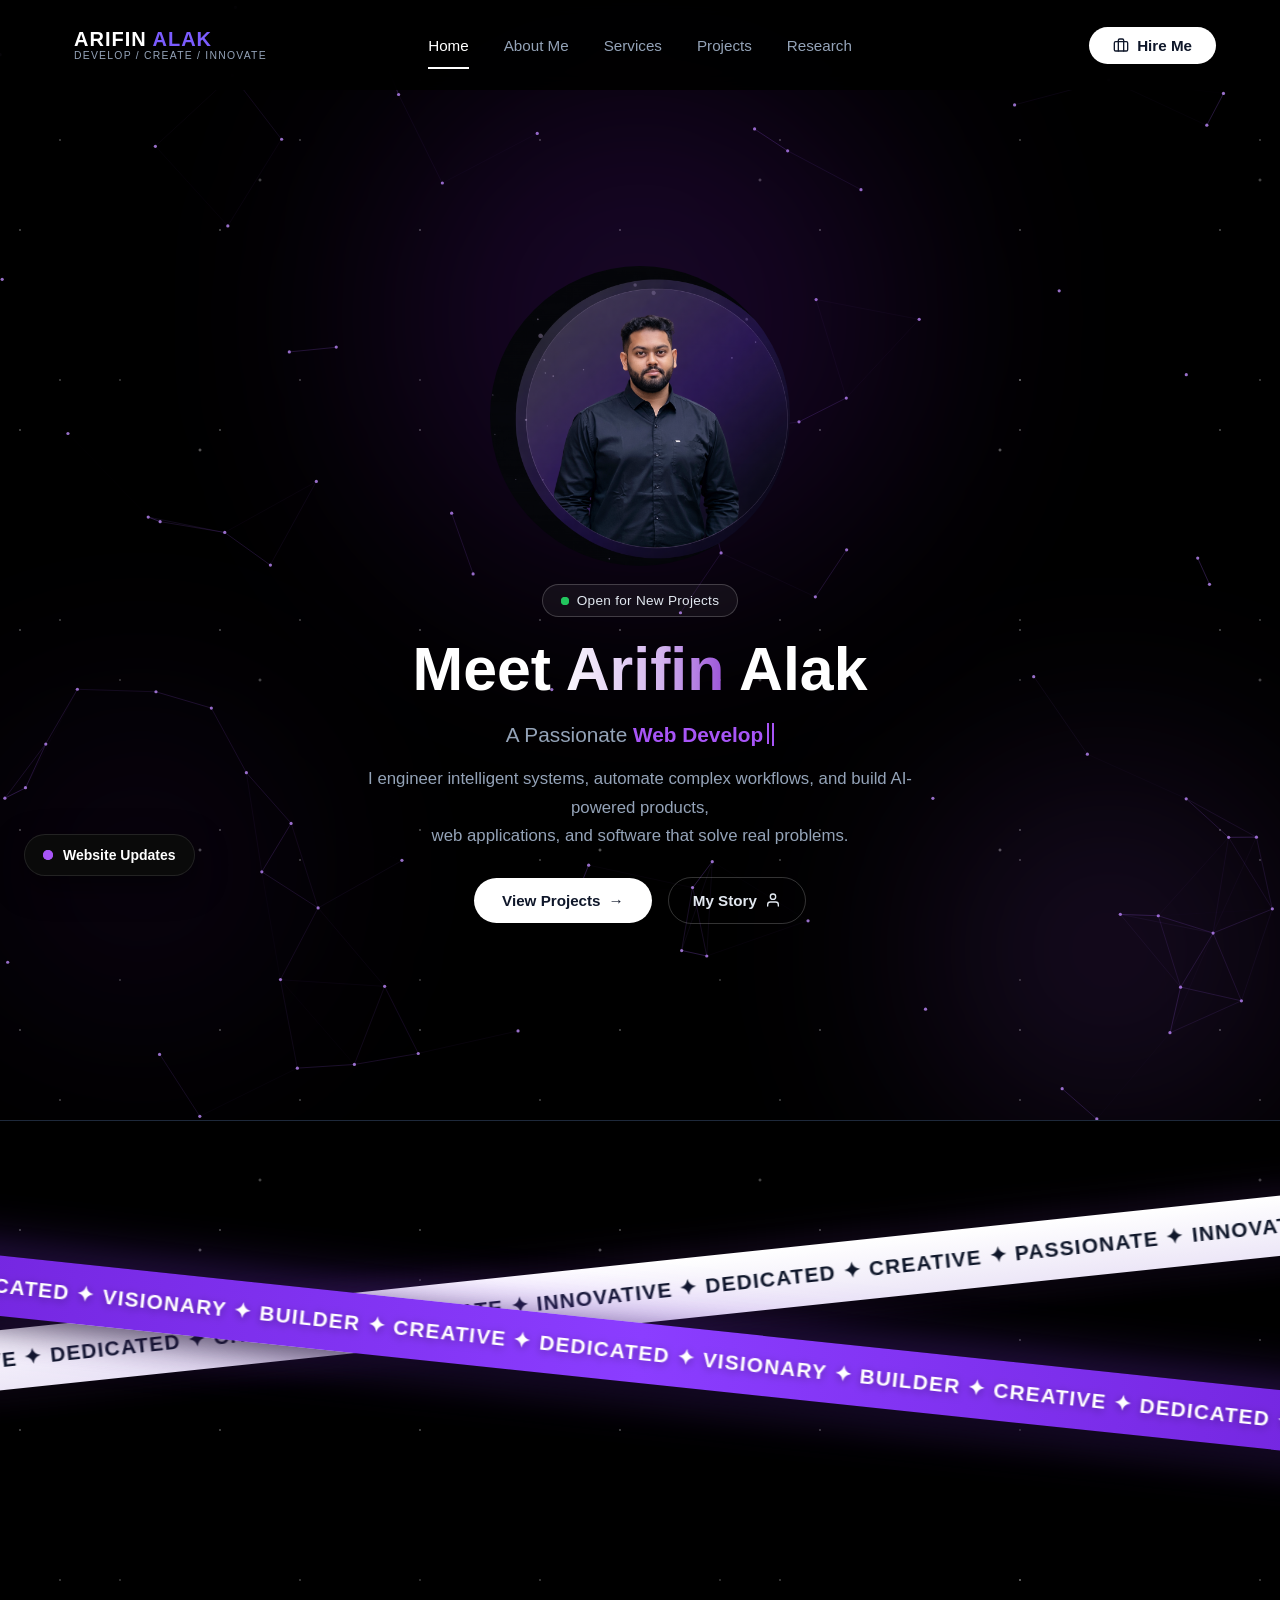
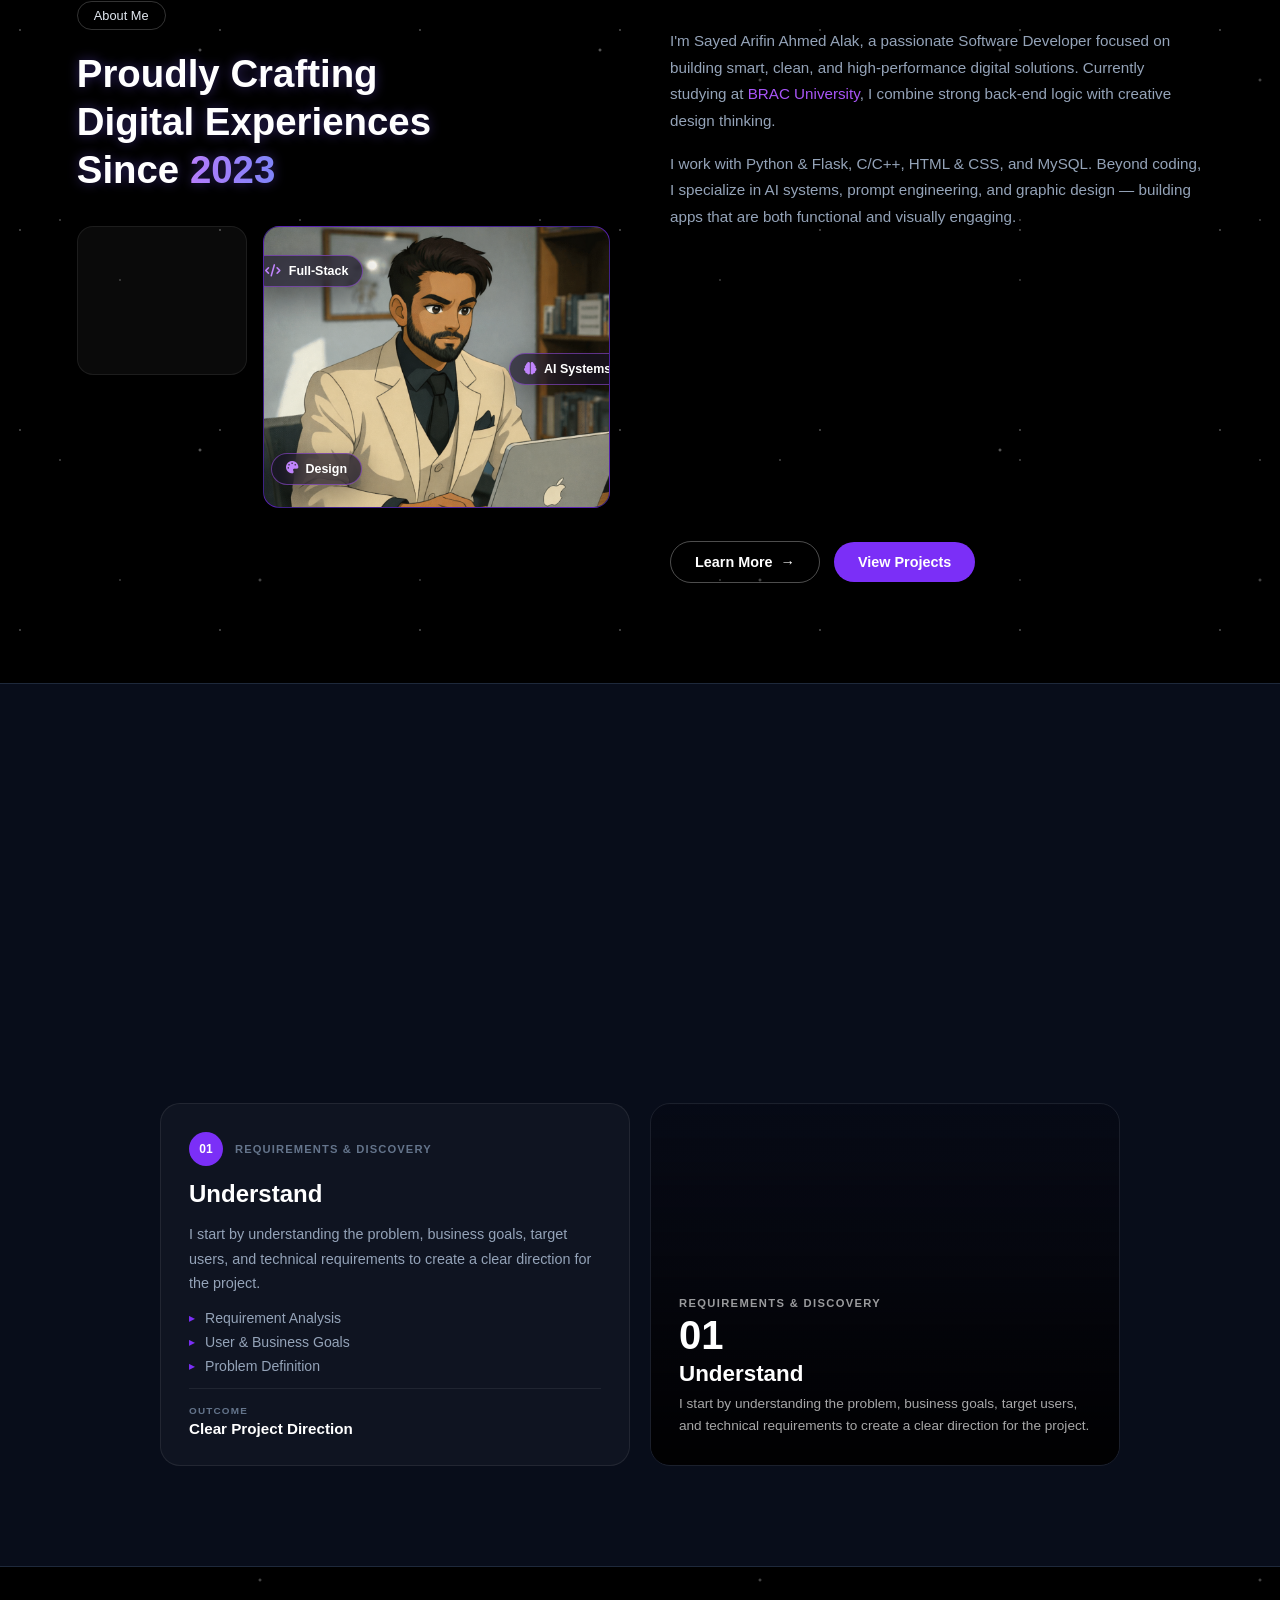
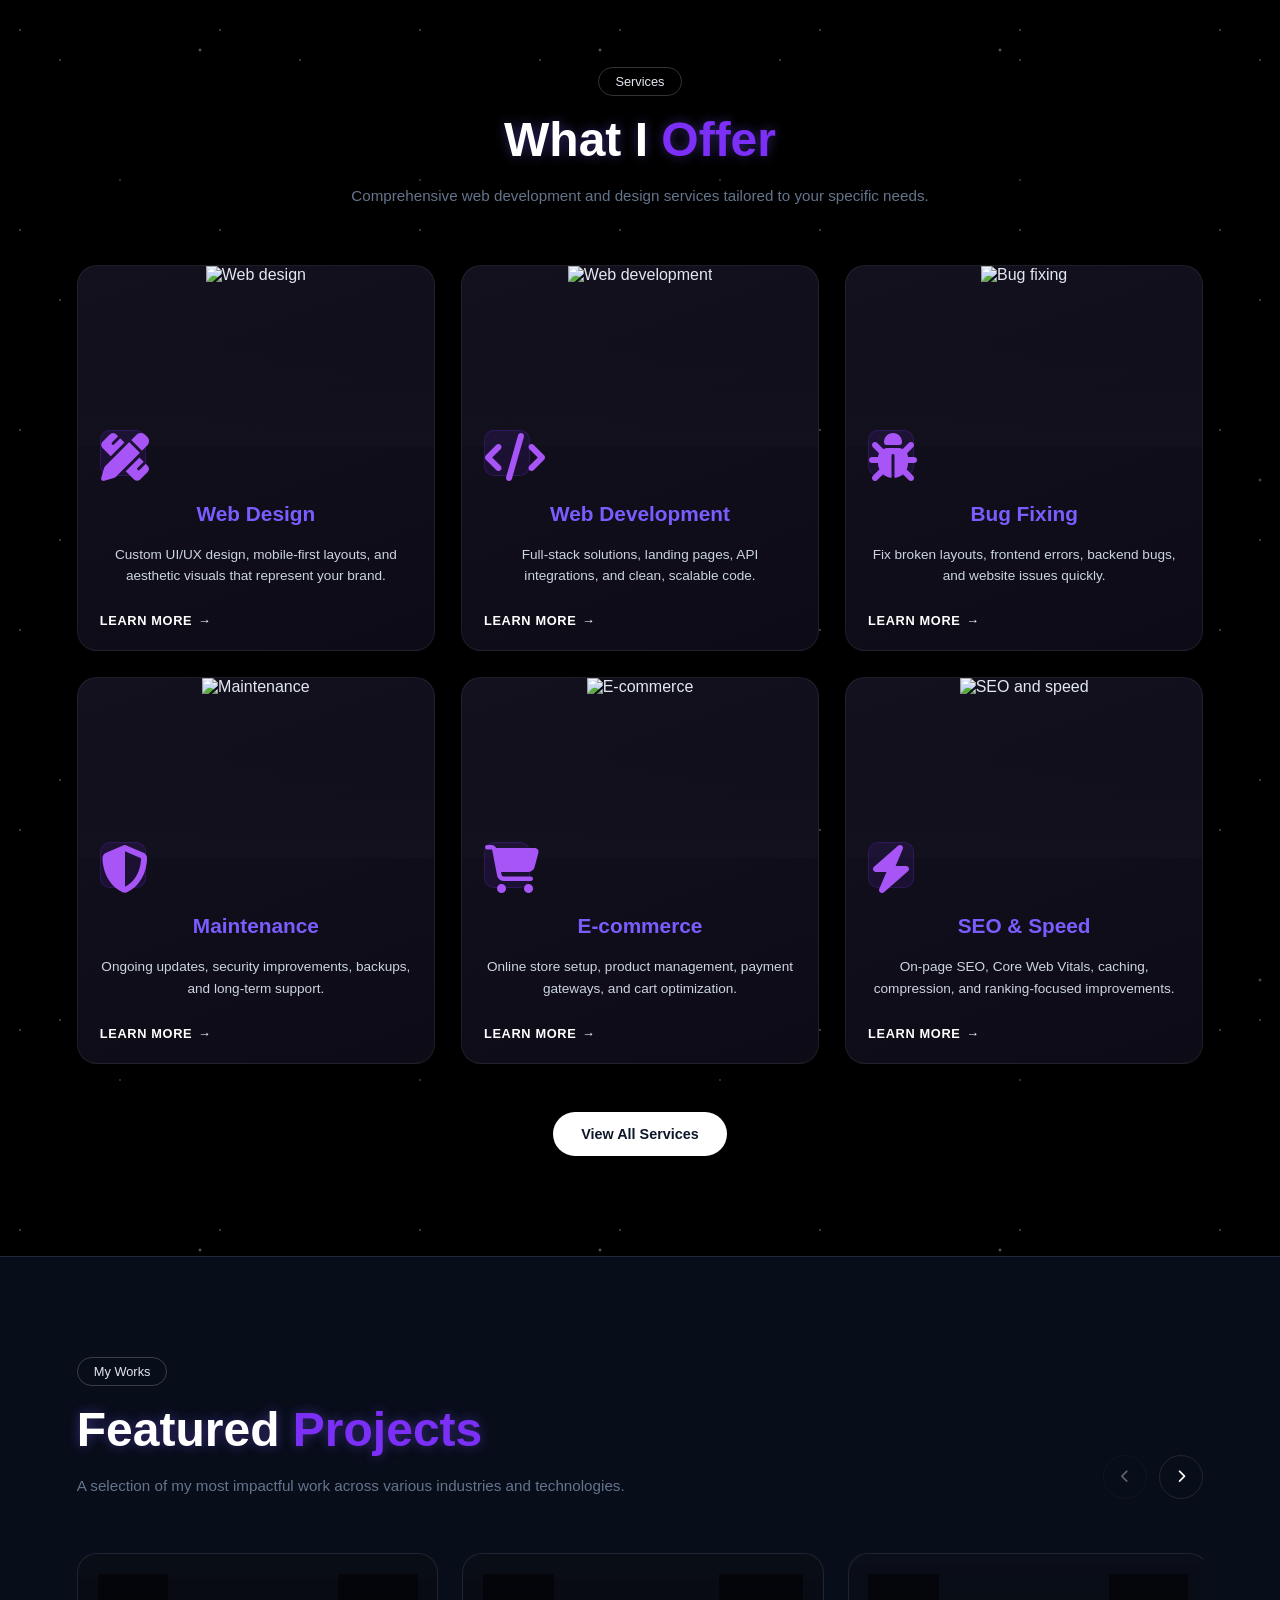
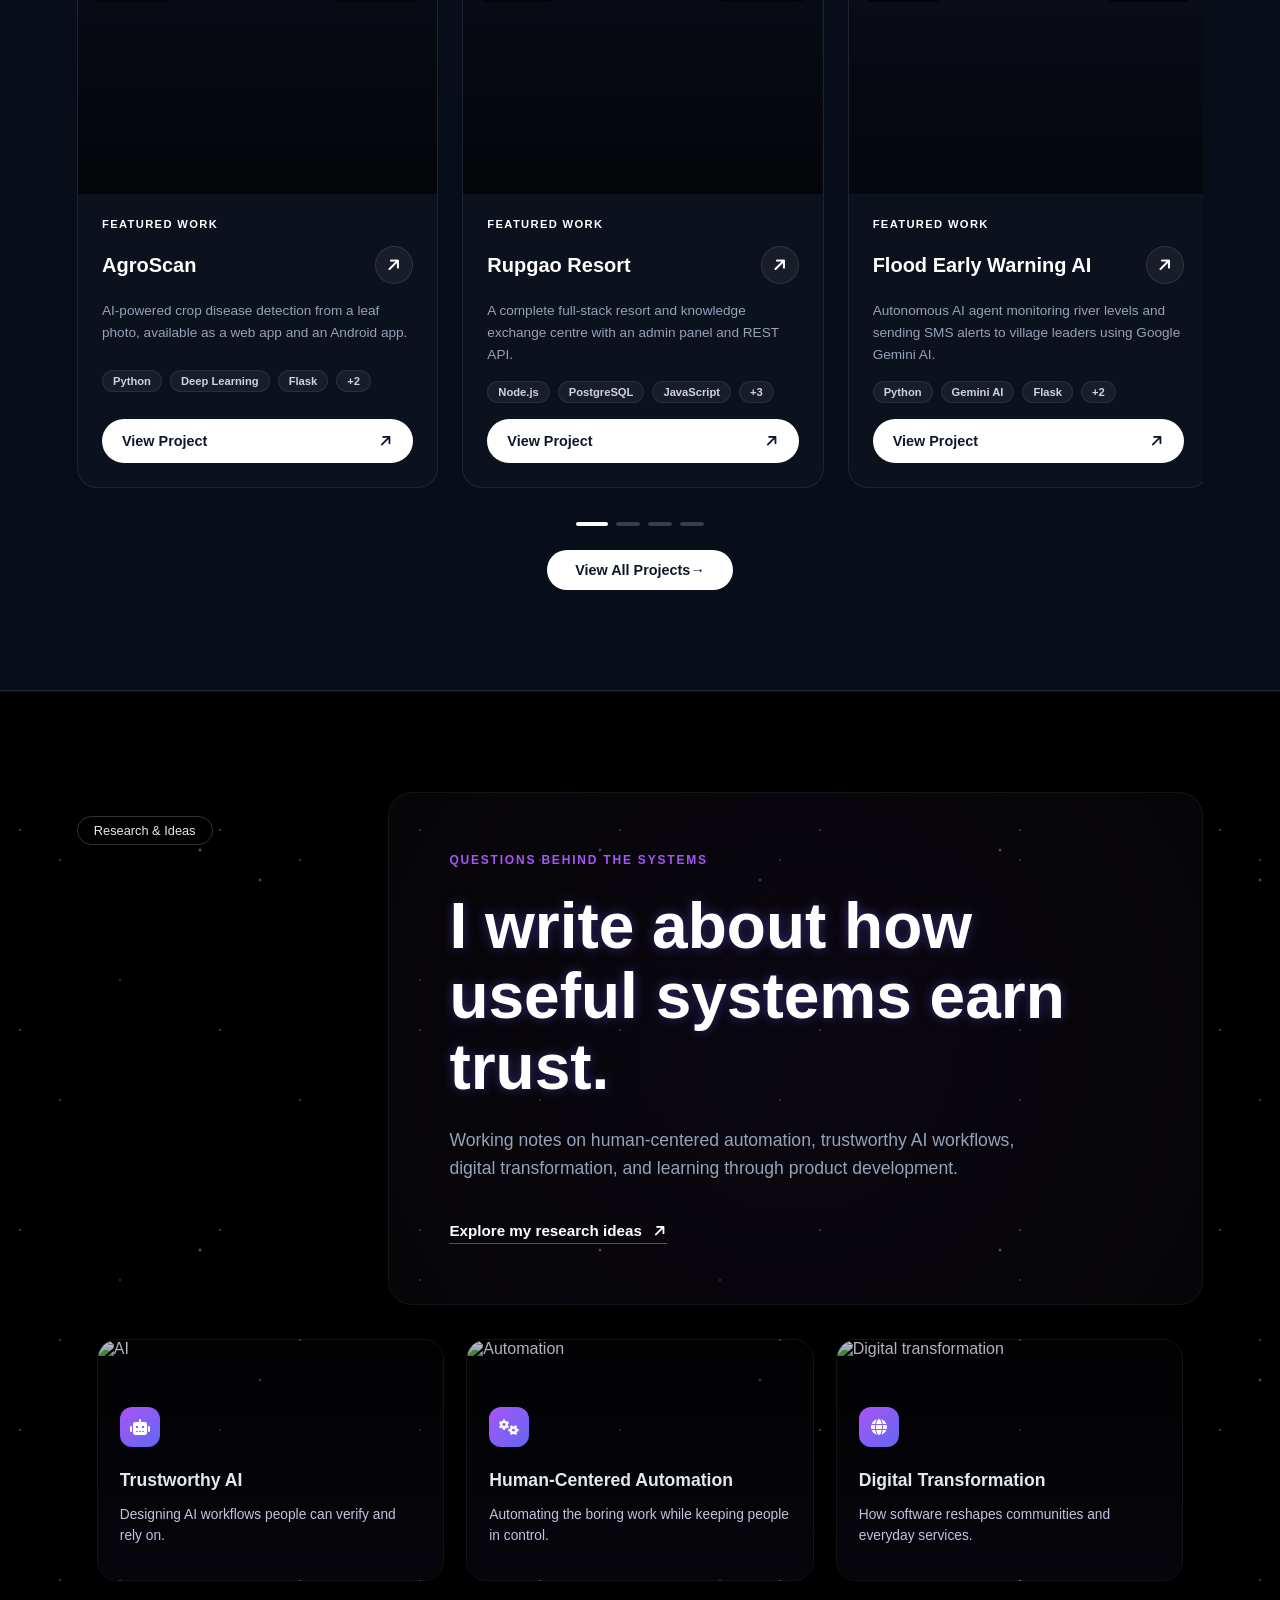
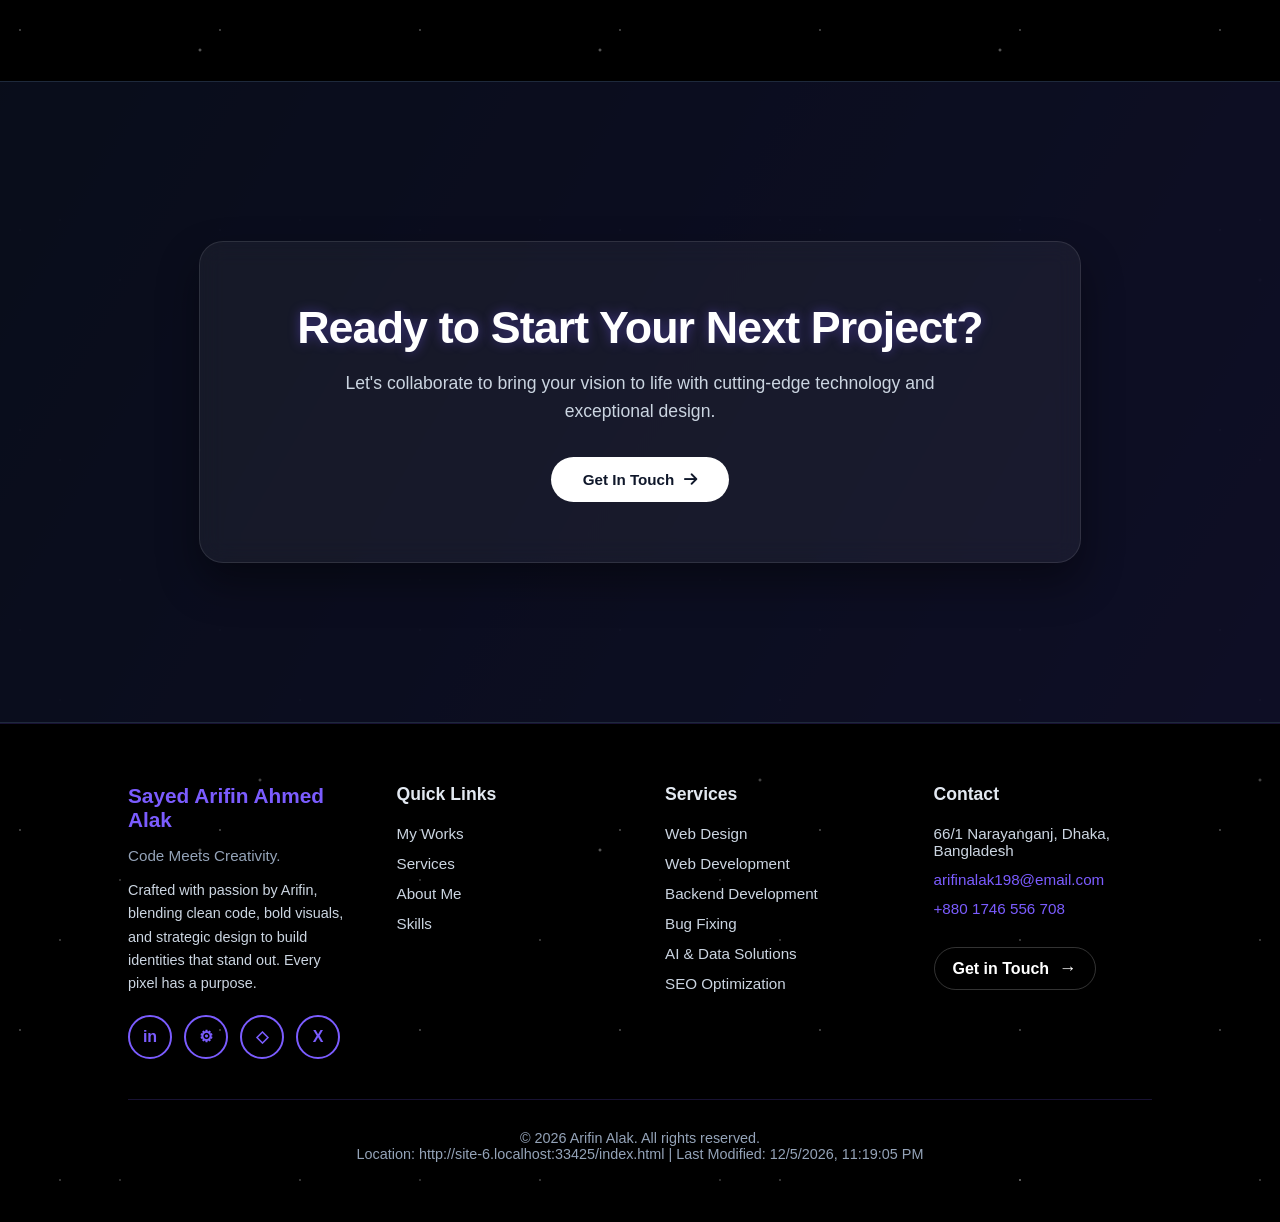
==== commit 777a49c1: "rejected." ====
--- a/index.html
+++ b/index.html
@@ -65,12 +65,12 @@
             Open for New Projects
         </div>
 
-        <h1 class="hero-heading">Meet <span class="hero-name"> Sayed Arifin Ahmed</span> Alak</h1>
+        <h1 class="hero-heading">Meet <span class="hero-name"> Arifin</span> Alak</h1>
 
         <p class="hero-subtitle">A Passionate <span class="hero-typewriter" id="typewriter"></span></p>
 
-        <p class="hero-desc">I build intelligent software, AI-powered applications, full-stack web platforms, machine-learning solutions, and automation systems that turn complex problems into practical digital experiences.</p>
-        <p class="hero-desc" style="margin-top: 15px; font-size: 0.95em; color: #a6a2c0;">Currently pursuing Computer Science at BRAC University, I combine software engineering, artificial intelligence, data-driven thinking, and creative problem solving to build technology with purpose.</p>
+        <p class="hero-desc">I engineer intelligent systems, automate complex workflows, and build AI-powered
+            products,<br>web applications, and software that solve real problems.</p>
 
         <div class="hero-cta">
             <a href="portfolio.html" class="hero-btn-primary">View Projects <span>→</span></a>
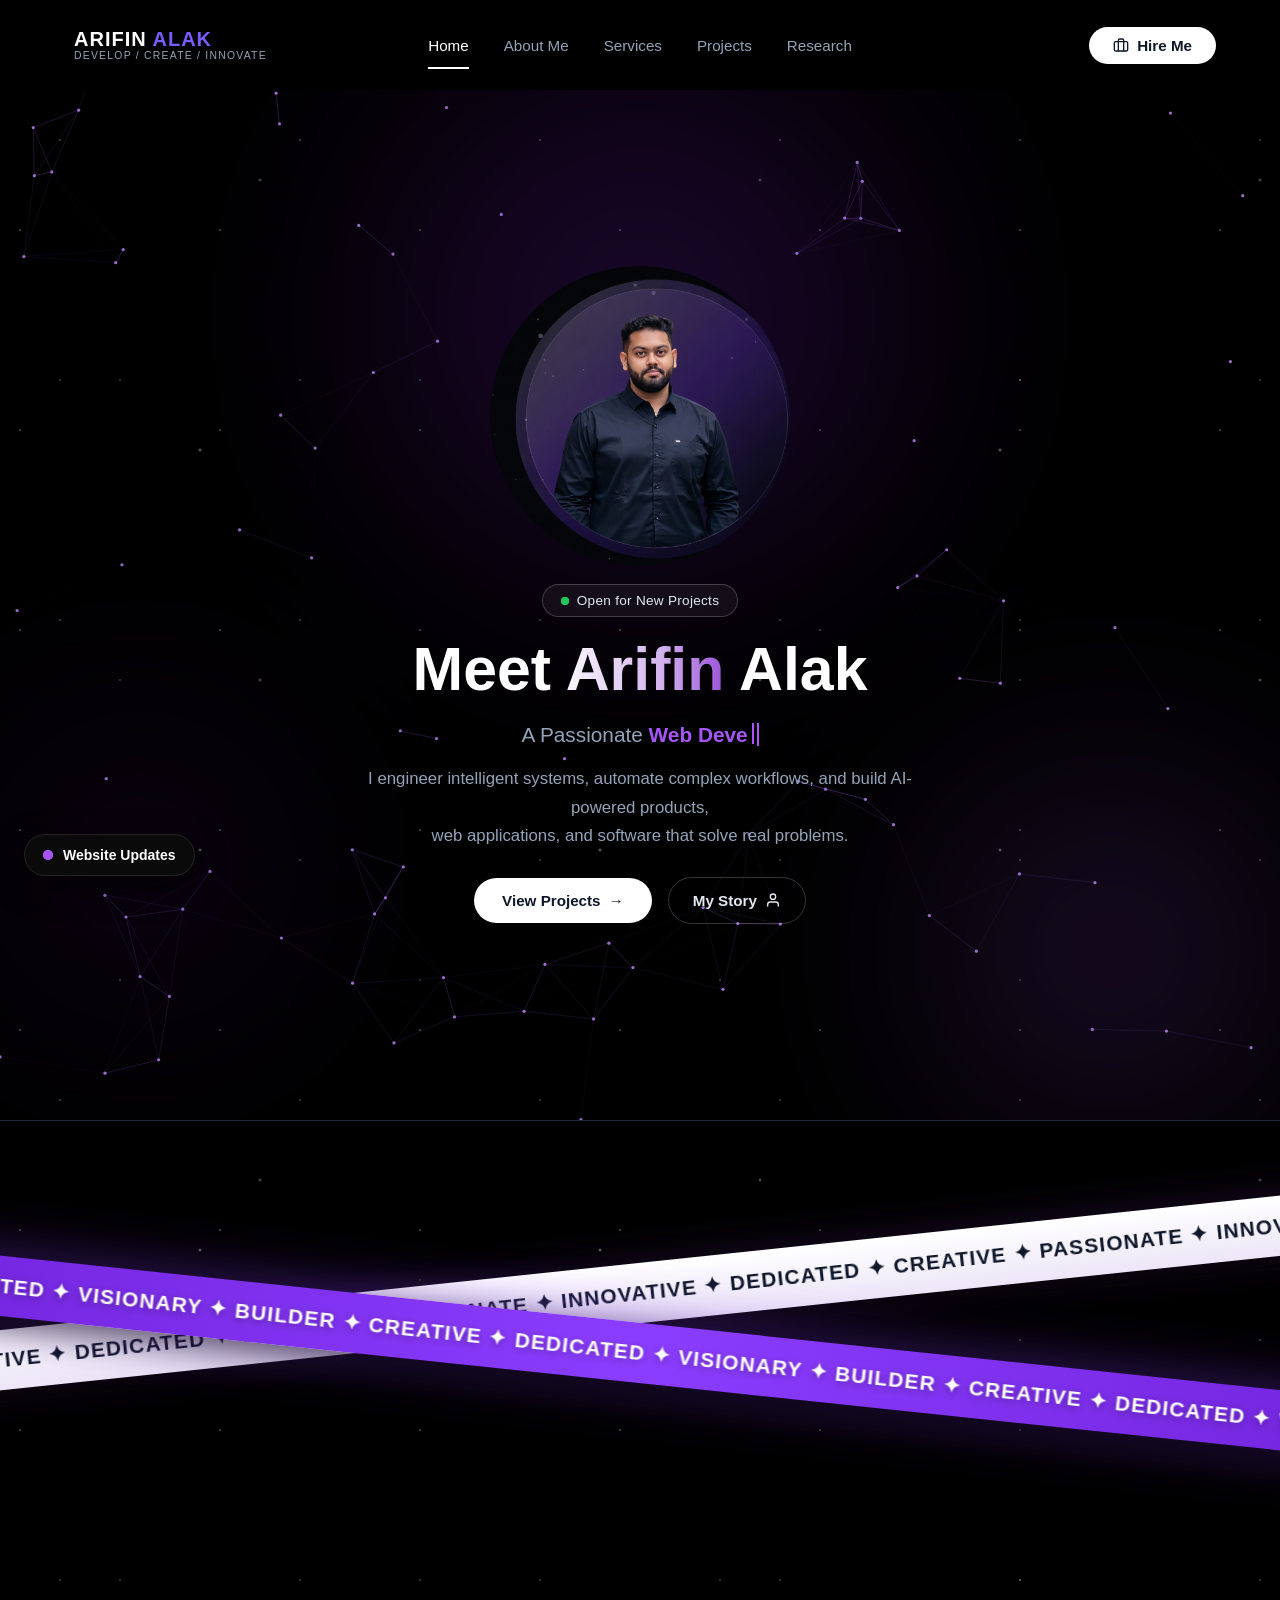
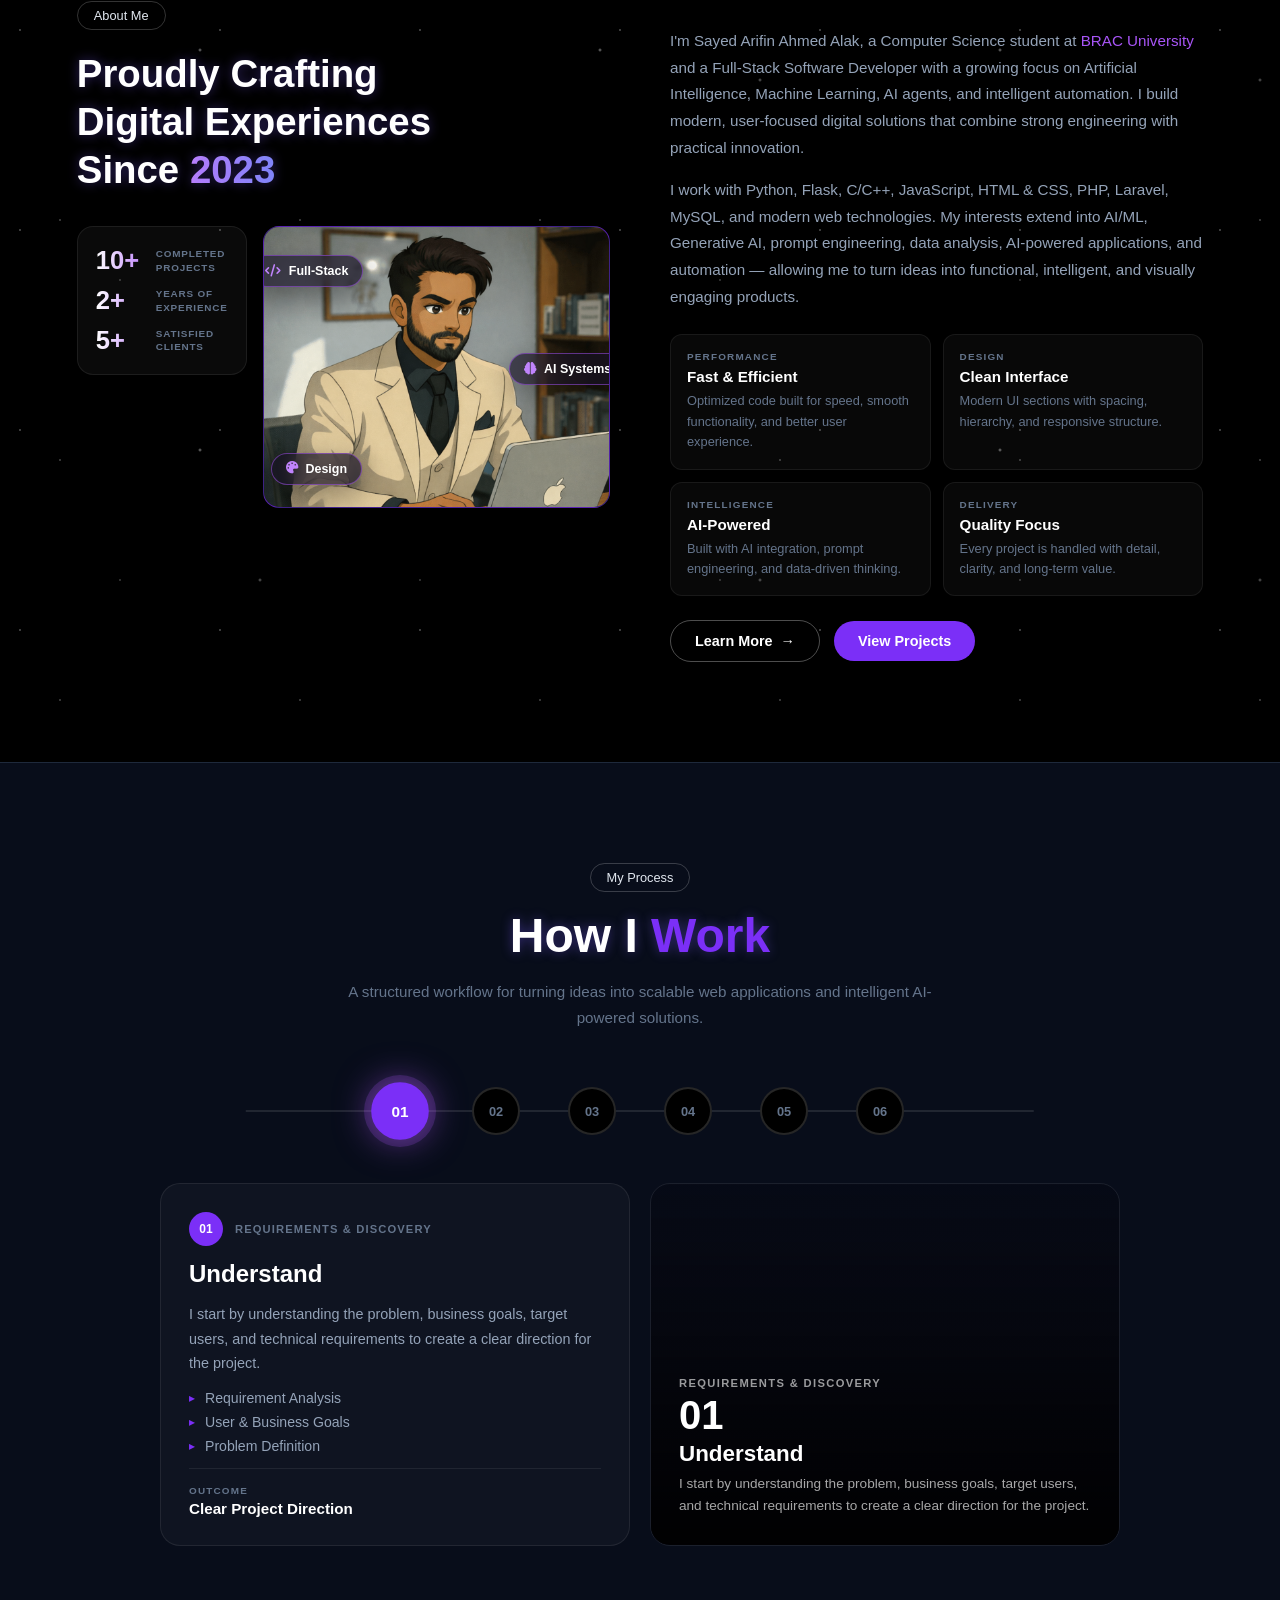
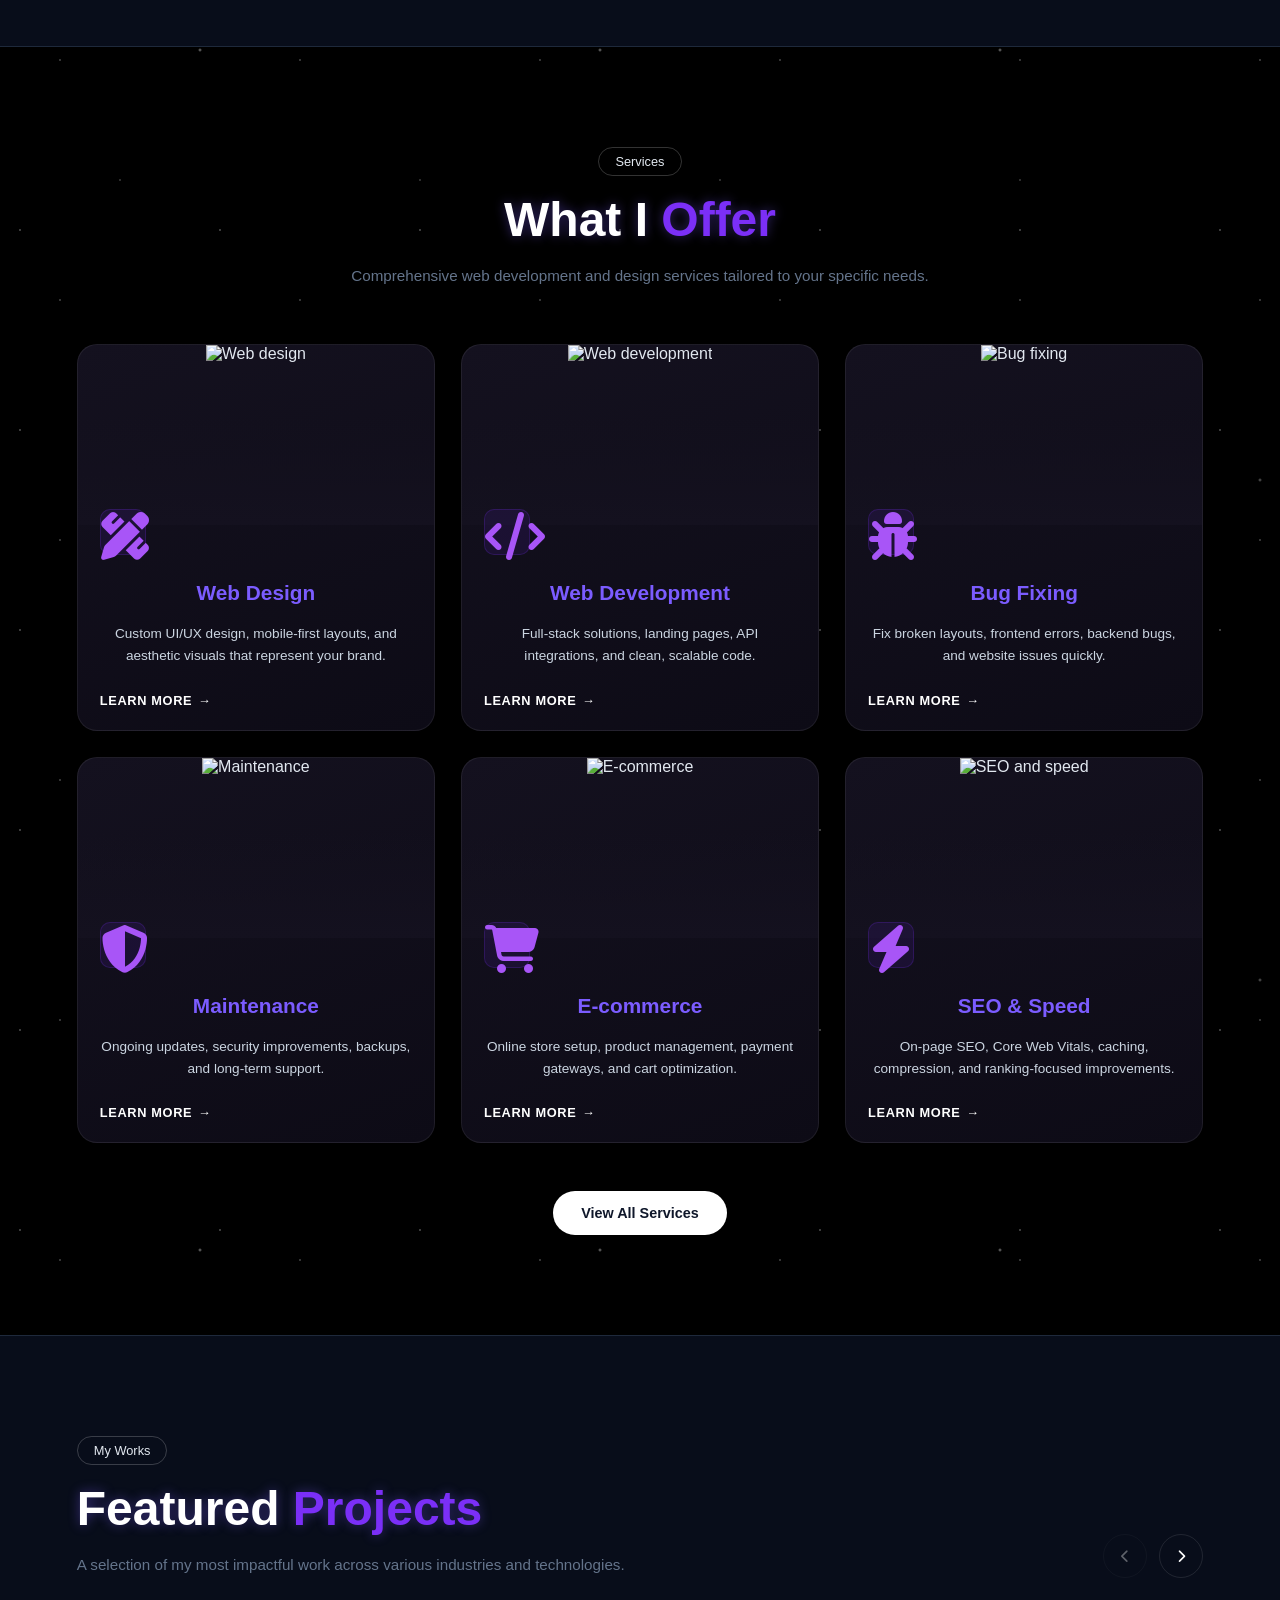
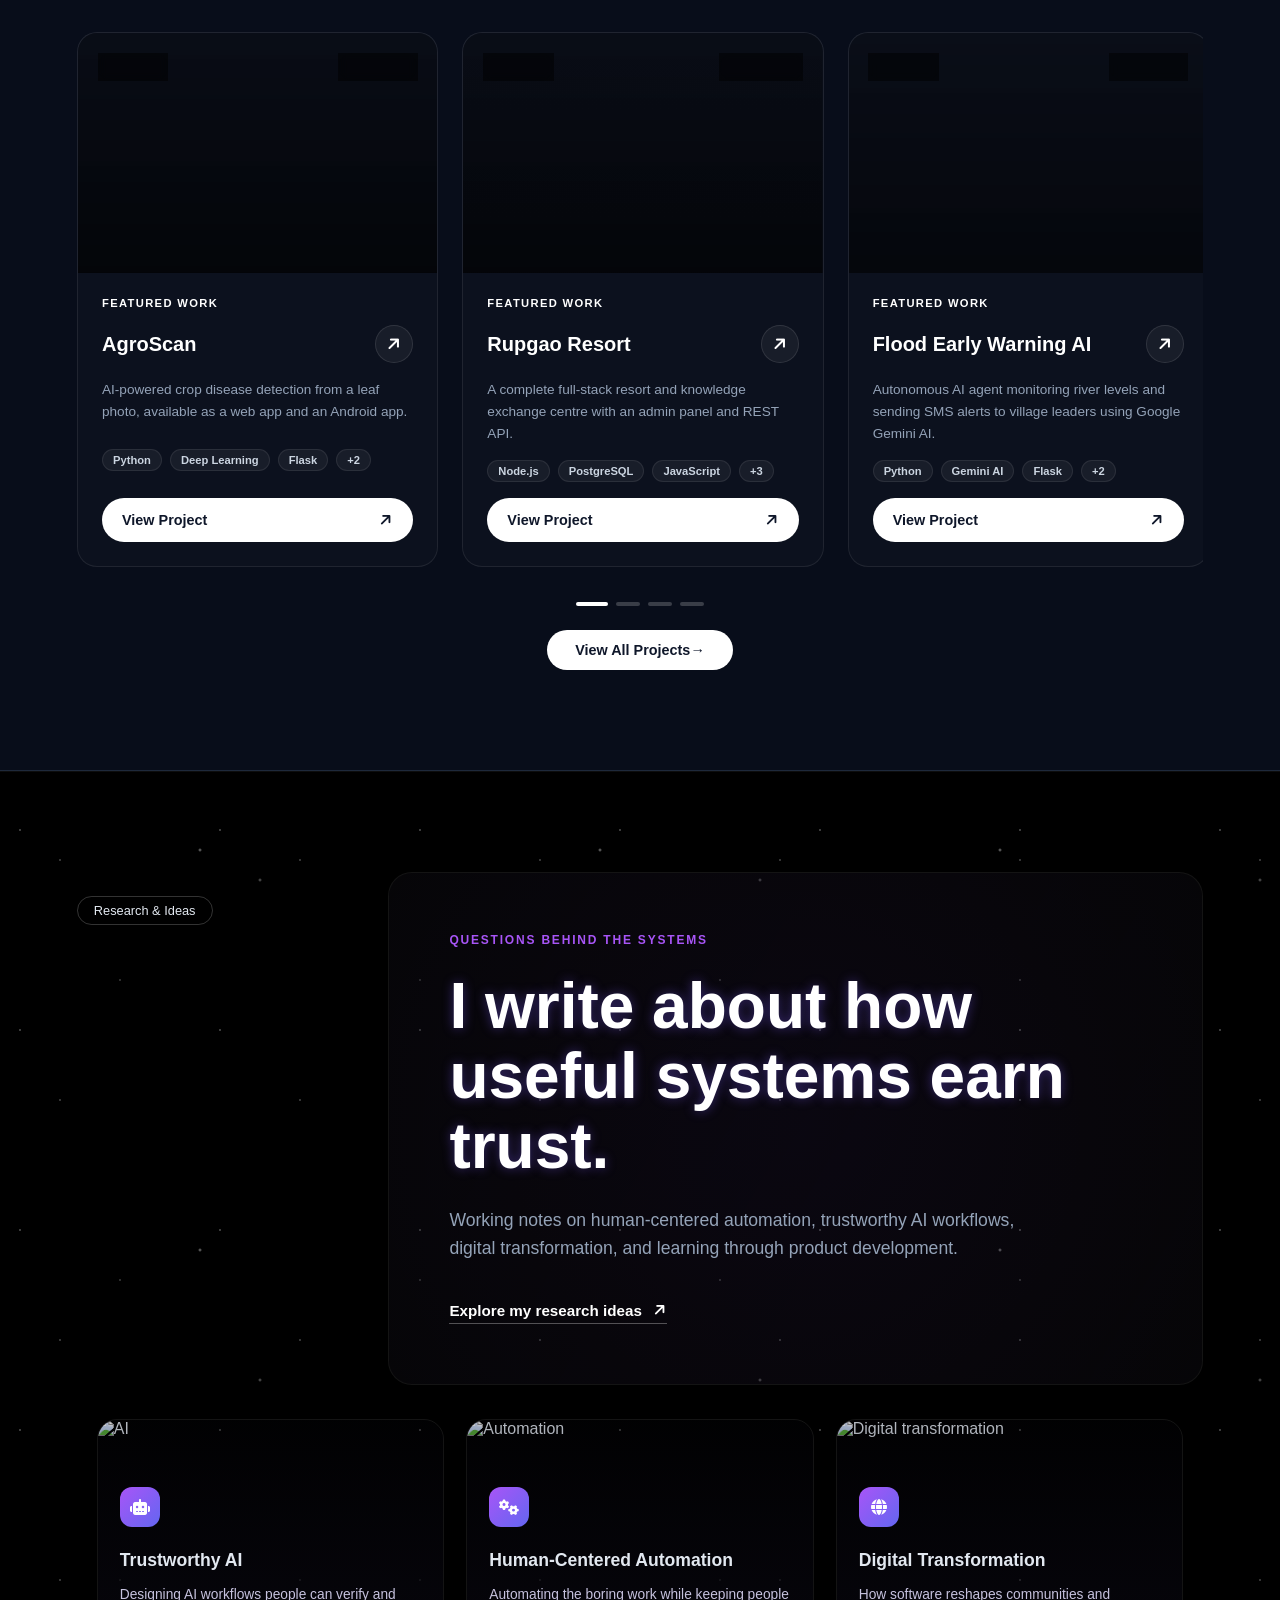
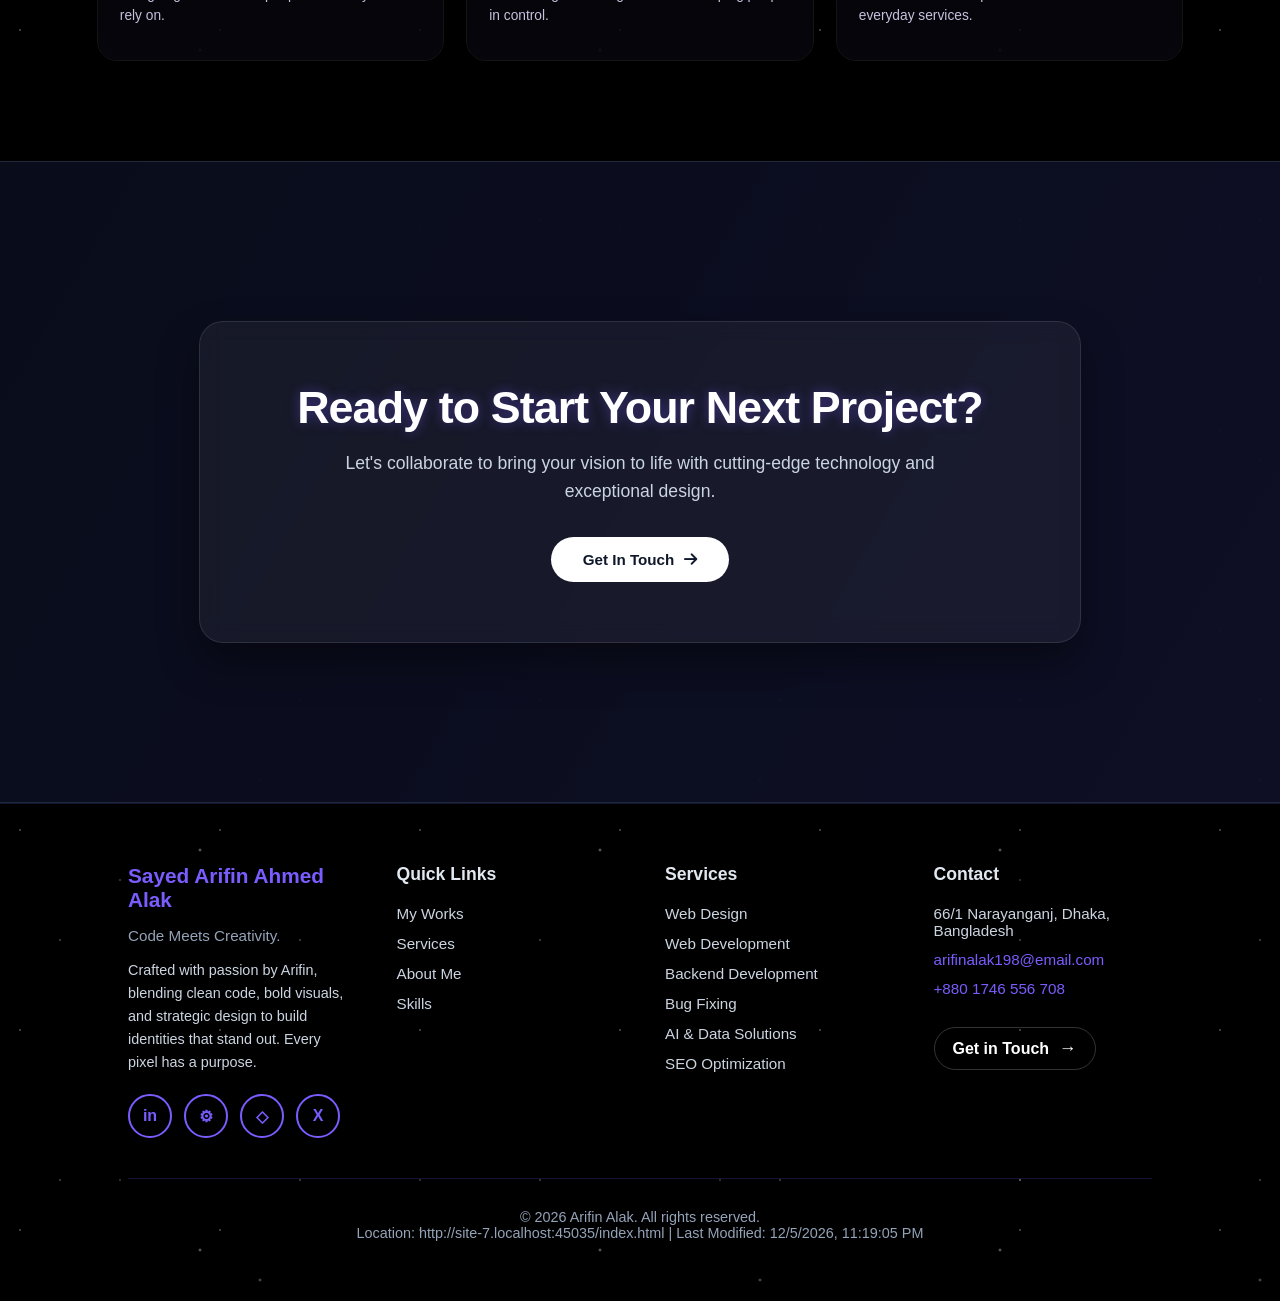
==== commit 648b7168: "updated" ====
--- a/index.html
+++ b/index.html
@@ -144,14 +144,20 @@
 
         <!-- RIGHT COLUMN -->
         <div class="about-home-right">
-            <p class="about-home-bio">I'm Sayed Arifin Ahmed Alak, a passionate Software Developer focused on building
-                smart, clean, and high-performance digital solutions. Currently studying at <a
-                    href="https://www.bracu.ac.bd/" target="_blank">BRAC University</a>, I combine strong back-end logic
-                with creative design thinking.</p>
-
-            <p class="about-home-bio">I work with Python & Flask, C/C++, HTML & CSS, and MySQL. Beyond coding, I
-                specialize in AI systems, prompt engineering, and graphic design — building apps that are both
-                functional and visually engaging.</p>
+            <p class="about-home-bio">
+                I'm Sayed Arifin Ahmed Alak, a Computer Science student at
+                <a href="https://www.bracu.ac.bd/" target="_blank">BRAC University</a>
+                and a Full-Stack Software Developer with a growing focus on Artificial Intelligence,
+                Machine Learning, AI agents, and intelligent automation. I build modern,
+                user-focused digital solutions that combine strong engineering with practical innovation.
+            </p>
+
+            <p class="about-home-bio">
+                I work with Python, Flask, C/C++, JavaScript, HTML & CSS, PHP, Laravel, MySQL,
+                and modern web technologies. My interests extend into AI/ML, Generative AI,
+                prompt engineering, data analysis, AI-powered applications, and automation —
+                allowing me to turn ideas into functional, intelligent, and visually engaging products.
+            </p>
 
             <!-- Feature Cards 2x2 -->
             <div class="about-features">
